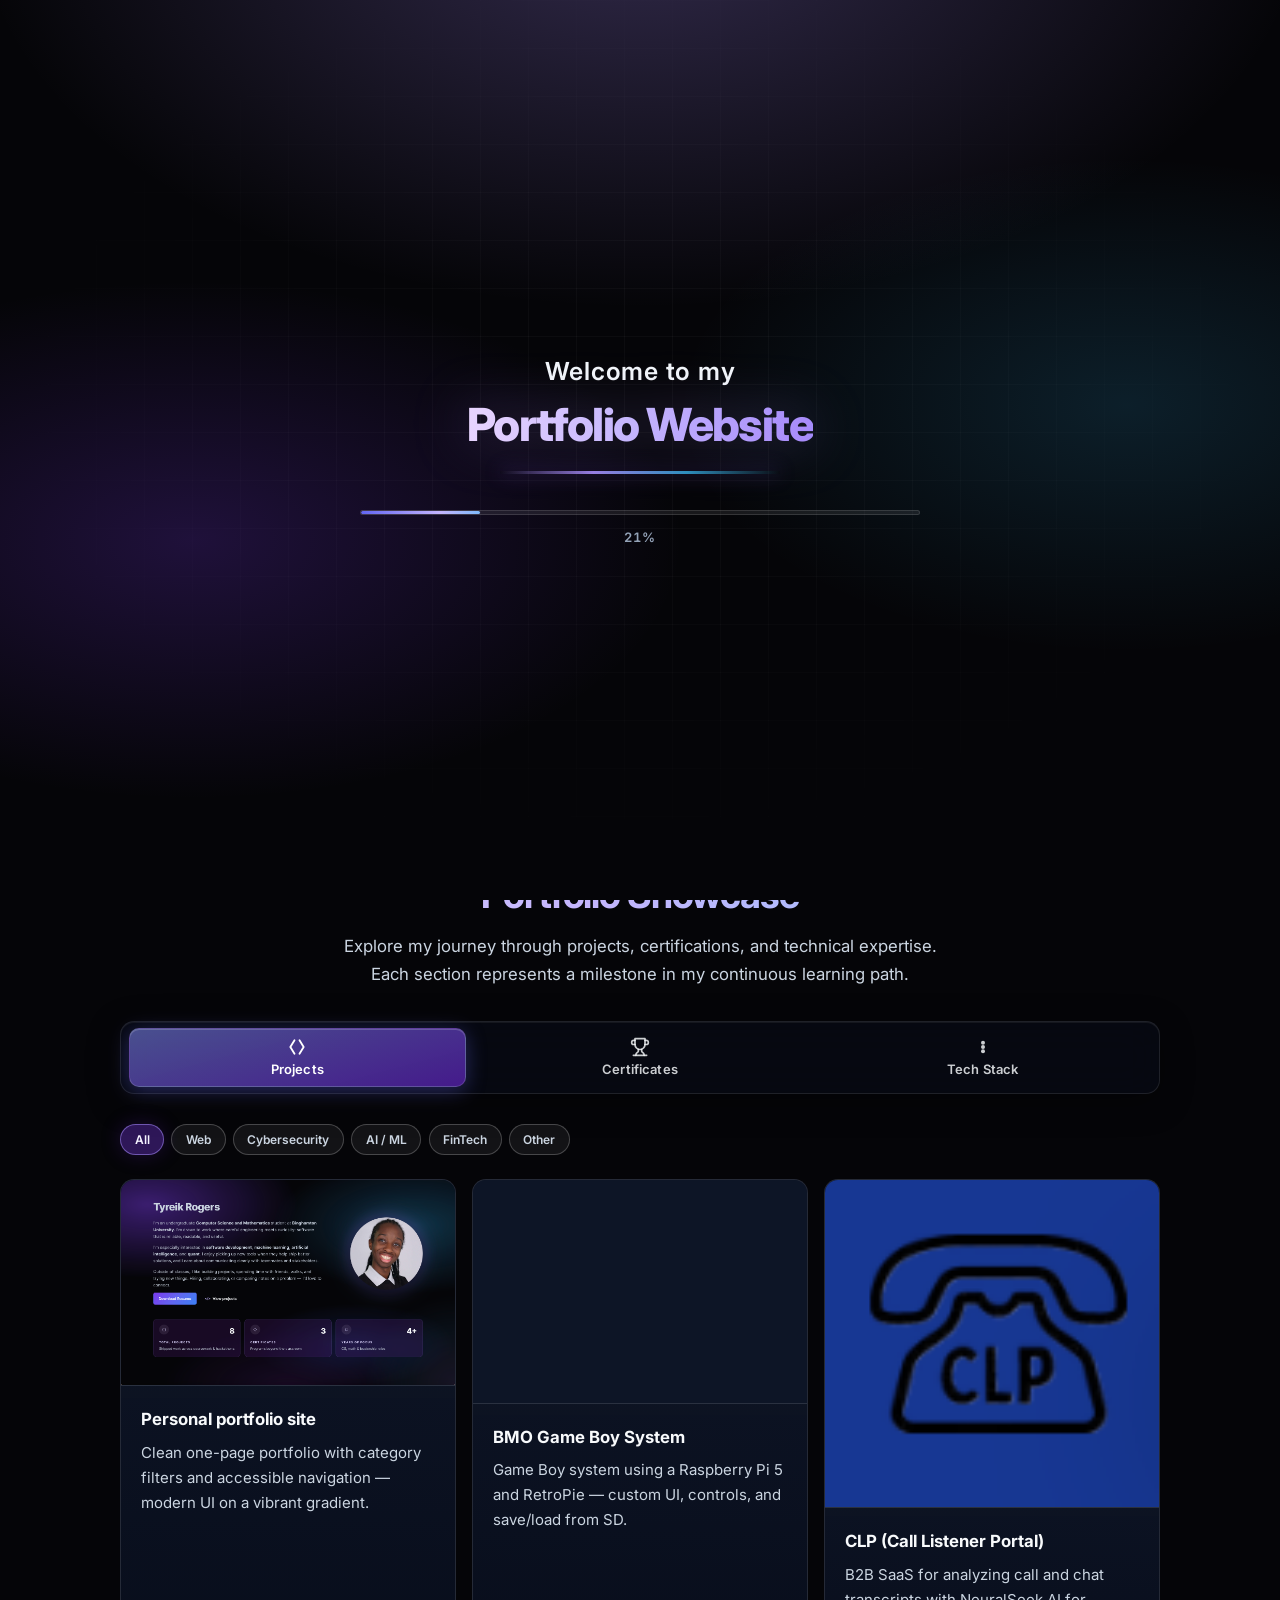
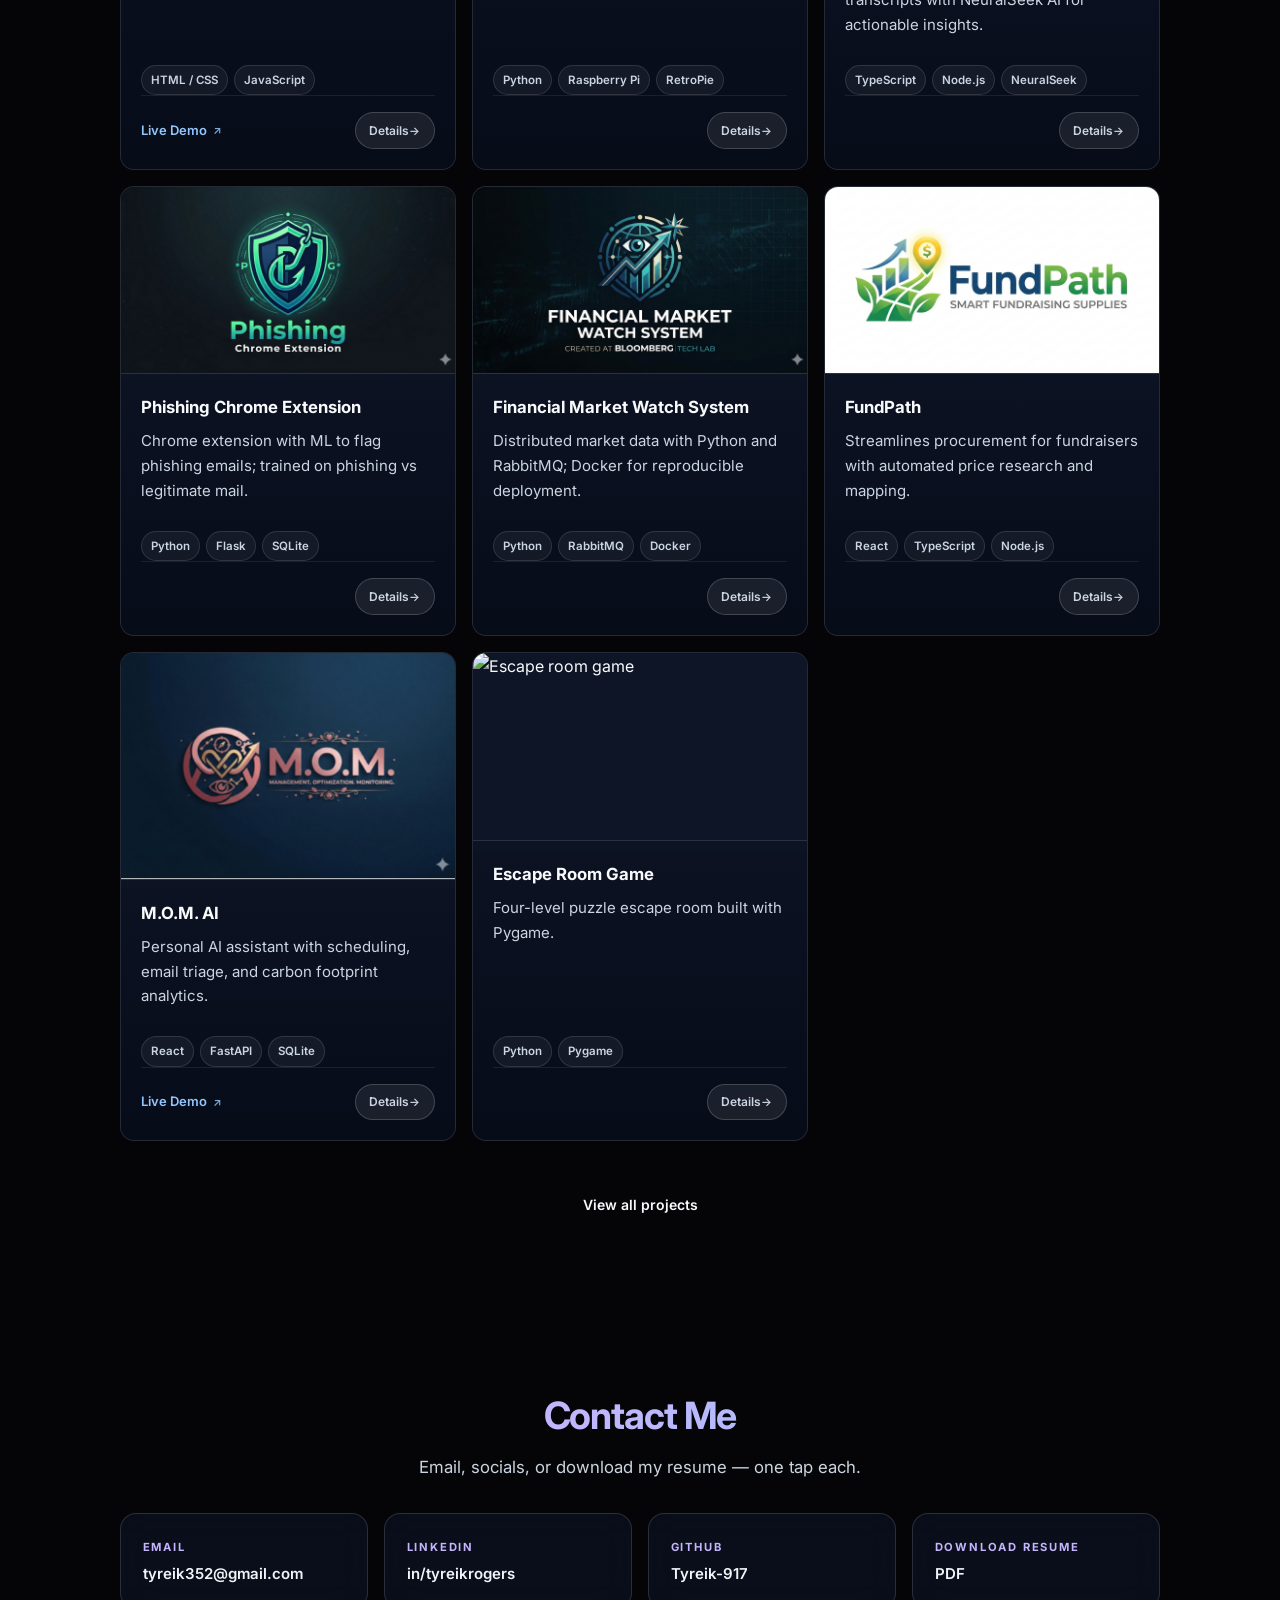
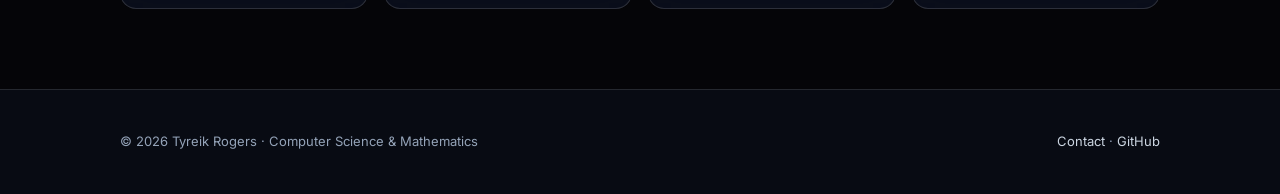
==== portfolio/index.html @ 5dfe5649 "certificate design update" ====
<!DOCTYPE html>
<html lang="en">

<head>
    <meta charset="utf-8">
    <meta name="viewport" content="width=device-width, initial-scale=1">
    <meta name="description" content="Tyreik Rogers — Computer Science &amp; Mathematics at Binghamton University. Portfolio, projects, and contact.">
    <title>Tyreik Rogers — Portfolio</title>
    <link rel="preconnect" href="https://fonts.googleapis.com">
    <link rel="preconnect" href="https://fonts.gstatic.com" crossorigin>
    <link href="https://fonts.googleapis.com/css2?family=Inter:wght@400;500;600;700;800&family=Plus+Jakarta+Sans:wght@500;600;700;800&display=swap" rel="stylesheet">
    <link rel="stylesheet" href="../css/main.css">
</head>

<body class="page page--onecol page--ref">
    <script>
    (function () {
      try {
        var h = (location.hash || "").toLowerCase().replace(/\s+/g, "");
        if (h !== "#projects" && h !== "#contact") {
          if ("scrollRestoration" in history) history.scrollRestoration = "manual";
          scrollTo(0, 0);
        }
      } catch (e) {}
    })();
    </script>
    <main>
        <section id="home" class="section section--tight section-anchor reveal-group intro-landing">
            <div class="container">
                <h2 class="visually-hidden" id="about">About Tyreik Rogers</h2>
                <div class="about-split">
                    <div class="about-split__copy prose">
                        <p class="about-name reveal">Tyreik Rogers</p>
                        <p class="reveal">I'm an undergraduate <strong>Computer Science and Mathematics</strong> student at <strong>Binghamton University</strong>. I'm drawn to work where careful engineering meets curiosity: software that is reliable, readable, and useful.</p>
                        <p class="reveal">I'm especially interested in <strong>software development</strong>, <strong>machine learning</strong>, <strong>artificial intelligence</strong>, and <strong>quant</strong>. I enjoy picking up new tools when they help ship better solutions, and I care about communicating clearly with teammates and stakeholders.</p>
                        <p class="reveal">Outside of classes, I like building projects, spending time with friends, walks, and trying new things. Hiring, collaborating, or comparing notes on a problem — I'd love to connect.</p>
                        <p class="reveal about-split__actions">
                            <a class="btn btn--gradient" href="resume.pdf" target="_blank" rel="noopener">Download Resume</a>
                            <a class="btn btn--outline btn--about-code" href="#projects"><span class="btn__code-icon" aria-hidden="true">&lt;/&gt;</span> View projects</a>
                        </p>
                    </div>
                    <figure class="about-photo about-photo--glow reveal">
                        <img src="../images/trogers.jpg" alt="Tyreik Rogers" width="520" height="520" loading="eager" decoding="async" fetchpriority="high">
                    </figure>
                </div>
                <div class="stats-row reveal-stagger" aria-label="Highlights">
                    <article class="stat-card">
                        <div class="stat-card__top">
                            <span class="stat-card__icon" aria-hidden="true">{ }</span>
                            <span class="stat-card__num">8</span>
                        </div>
                        <h3 class="stat-card__label">Total projects</h3>
                        <p class="stat-card__hint">Shipped work across coursework &amp; hackathons</p>
                    </article>
                    <article class="stat-card">
                        <div class="stat-card__top">
                            <span class="stat-card__icon" aria-hidden="true">◇</span>
                            <span class="stat-card__num">3</span>
                        </div>
                        <h3 class="stat-card__label">Certificates</h3>
                        <p class="stat-card__hint">Programs beyond the classroom</p>
                    </article>
                    <article class="stat-card">
                        <div class="stat-card__top">
                            <span class="stat-card__icon" aria-hidden="true">◎</span>
                            <span class="stat-card__num">4+</span>
                        </div>
                        <h3 class="stat-card__label">Years of focus</h3>
                        <p class="stat-card__hint">CS, math &amp; leadership roles</p>
                    </article>
                </div>
            </div>
        </section>

        <section id="projects" class="section section-anchor showcase-section reveal-group">
            <div class="container">
                <header class="showcase-header reveal">
                    <h2 class="section__title section__title--showcase">Portfolio Showcase</h2>
                    <p class="section__lead section__lead--center">Explore my journey through projects, certifications, and technical expertise. Each section represents a milestone in my continuous learning path.</p>
                </header>

                <div class="showcase-tabs reveal" role="tablist" aria-label="Portfolio showcase">
                    <button type="button" class="showcase-tab is-active" role="tab" id="tab-showcase-projects" aria-selected="true" aria-controls="showcase-panel-projects" data-showcase="projects">
                        <span class="showcase-tab__icon" aria-hidden="true"><svg class="showcase-tab__svg" width="20" height="20" viewBox="0 0 24 24" fill="none" stroke="currentColor" stroke-width="2.2" stroke-linecap="round" stroke-linejoin="round"><polyline points="9 4 4 12 9 20"/><polyline points="15 4 20 12 15 20"/></svg></span>
                        <span class="showcase-tab__label">Projects</span>
                    </button>
                    <button type="button" class="showcase-tab" role="tab" id="tab-showcase-certificates" aria-selected="false" aria-controls="showcase-panel-certificates" data-showcase="certificates" tabindex="-1">
                        <span class="showcase-tab__icon" aria-hidden="true"><svg class="showcase-tab__svg" width="20" height="20" viewBox="0 0 24 24" fill="none" stroke="currentColor" stroke-width="2" stroke-linecap="round" stroke-linejoin="round"><path d="M6 9H4.5a2.5 2.5 0 0 1 0-5H6"/><path d="M18 9h1.5a2.5 2.5 0 0 0 0-5H18"/><path d="M4 22h16"/><path d="M10 14.66V17c0 .55-.47.98-.97 1.21C7.85 18.75 7 20.24 7 22"/><path d="M14 14.66V17c0 .55.47.98.97 1.21C16.15 18.75 17 20.24 17 22"/><path d="M18 2H6v7a6 6 0 0 0 12 0V2Z"/></svg></span>
                        <span class="showcase-tab__label">Certificates</span>
                    </button>
                    <button type="button" class="showcase-tab" role="tab" id="tab-showcase-tech" aria-selected="false" aria-controls="showcase-panel-tech" data-showcase="tech" tabindex="-1">
                        <span class="showcase-tab__icon" aria-hidden="true"><svg class="showcase-tab__svg" width="20" height="20" viewBox="0 0 24 24" fill="currentColor"><circle cx="12" cy="7" r="2.4"/><circle cx="12" cy="12" r="2.4"/><circle cx="12" cy="17" r="2.4"/></svg></span>
                        <span class="showcase-tab__label">Tech Stack</span>
                    </button>
                </div>

                <div id="showcase-panel-projects" class="showcase-panel is-active" role="tabpanel" aria-labelledby="tab-showcase-projects">
                <div class="project-filters reveal" role="toolbar" aria-label="Filter projects by category">
                    <button type="button" class="project-filter is-active" data-filter="all" aria-pressed="true">All</button>
                    <button type="button" class="project-filter" data-filter="web" aria-pressed="false">Web</button>
                    <button type="button" class="project-filter" data-filter="cyber" aria-pressed="false">Cybersecurity</button>
                    <button type="button" class="project-filter" data-filter="ai-ml" aria-pressed="false">AI / ML</button>
                    <button type="button" class="project-filter" data-filter="fintech" aria-pressed="false">FinTech</button>
                    <button type="button" class="project-filter" data-filter="other" aria-pressed="false">Other</button>
                </div>

                <p id="project-empty" class="project-empty" role="status" hidden>No projects in this category yet.</p>

                <div id="project-grid" class="card-grid reveal-stagger">
                    <article class="card project-card" data-category="web">
                        <div class="project-card__media">
                            <img src="../images/projects/portfolio.png?v=3" alt="Personal portfolio hero: bio, profile photo, and stat highlights on a dark gradient" width="1024" height="629" loading="lazy" decoding="async">
                        </div>
                        <div class="project-card__body">
                            <h3 class="card__title">Personal portfolio site</h3>
                            <p class="card__text">Clean one-page portfolio with category filters and accessible navigation — modern UI on a vibrant gradient.</p>
                            <div class="tags">
                                <span class="tag">HTML / CSS</span>
                                <span class="tag">JavaScript</span>
                            </div>
                            <div class="project-card__actions">
                                <a class="project-card__live" href="#home">Live Demo</a>
                                <a class="project-card__details" href="project.html?slug=personal-portfolio"><span class="project-card__details-text">Details</span></a>
                            </div>
                        </div>
                    </article>
                    <article class="card project-card" data-category="other">
                        <div class="project-card__media">
                            <img src="../images/projects/bmo.jpg" alt="Pixel T-Rex from Chrome's offline dinosaur game" width="800" height="450" loading="lazy" decoding="async">
                        </div>
                        <div class="project-card__body">
                            <h3 class="card__title">BMO Game Boy System</h3>
                            <p class="card__text">Game Boy system using a Raspberry Pi 5 and RetroPie — custom UI, controls, and save/load from SD.</p>
                            <div class="tags">
                                <span class="tag">Python</span>
                                <span class="tag">Raspberry Pi</span>
                                <span class="tag">RetroPie</span>
                            </div>
                            <div class="project-card__actions project-card__actions--solo">
                                <a class="project-card__details" href="project.html?slug=bmo-game-boy"><span class="project-card__details-text">Details</span></a>
                            </div>
                        </div>
                    </article>
                    <article class="card project-card" data-category="ai-ml">
                        <div class="project-card__media">
                            <img src="../images/projects/CLP.jpg" alt="Call Listener Portal project" width="800" height="450" loading="lazy" decoding="async">
                        </div>
                        <div class="project-card__body">
                            <h3 class="card__title">CLP (Call Listener Portal)</h3>
                            <p class="card__text">B2B SaaS for analyzing call and chat transcripts with NeuralSeek AI for actionable insights.</p>
                            <div class="tags">
                                <span class="tag">TypeScript</span>
                                <span class="tag">Node.js</span>
                                <span class="tag">NeuralSeek</span>
                            </div>
                            <div class="project-card__actions project-card__actions--solo">
                                <a class="project-card__details" href="project.html?slug=call-listener-portal"><span class="project-card__details-text">Details</span></a>
                            </div>
                        </div>
                    </article>
                    <article class="card project-card" data-category="ai-ml cyber">
                        <div class="project-card__media">
                            <img src="../images/projects/Phishing.jpg" alt="Phishing detection project" width="800" height="450" loading="lazy" decoding="async">
                        </div>
                        <div class="project-card__body">
                            <h3 class="card__title">Phishing Chrome Extension</h3>
                            <p class="card__text">Chrome extension with ML to flag phishing emails; trained on phishing vs legitimate mail.</p>
                            <div class="tags">
                                <span class="tag">Python</span>
                                <span class="tag">Flask</span>
                                <span class="tag">SQLite</span>
                            </div>
                            <div class="project-card__actions project-card__actions--solo">
                                <a class="project-card__details" href="project.html?slug=phishing-chrome-extension"><span class="project-card__details-text">Details</span></a>
                            </div>
                        </div>
                    </article>
                    <article class="card project-card" data-category="fintech">
                        <div class="project-card__media">
                            <img src="../images/projects/market_watch.jpg" alt="Market data project" width="800" height="450" loading="lazy" decoding="async">
                        </div>
                        <div class="project-card__body">
                            <h3 class="card__title">Financial Market Watch System</h3>
                            <p class="card__text">Distributed market data with Python and RabbitMQ; Docker for reproducible deployment.</p>
                            <div class="tags">
                                <span class="tag">Python</span>
                                <span class="tag">RabbitMQ</span>
                                <span class="tag">Docker</span>
                            </div>
                            <div class="project-card__actions project-card__actions--solo">
                                <a class="project-card__details" href="project.html?slug=financial-market-watch"><span class="project-card__details-text">Details</span></a>
                            </div>
                        </div>
                    </article>
                    <article class="card project-card" data-category="fintech">
                        <div class="project-card__media">
                            <img src="../images/projects/fundpath.jpg" alt="FundPath project" width="800" height="450" loading="lazy" decoding="async">
                        </div>
                        <div class="project-card__body">
                            <h3 class="card__title">FundPath</h3>
                            <p class="card__text">Streamlines procurement for fundraisers with automated price research and mapping.</p>
                            <div class="tags">
                                <span class="tag">React</span>
                                <span class="tag">TypeScript</span>
                                <span class="tag">Node.js</span>
                            </div>
                            <div class="project-card__actions project-card__actions--solo">
                                <a class="project-card__details" href="project.html?slug=fundpath"><span class="project-card__details-text">Details</span></a>
                            </div>
                        </div>
                    </article>
                    <article class="card project-card" data-category="ai-ml">
                        <div class="project-card__media">
                            <img src="../images/projects/MOM_AI.jpg" alt="M.O.M. AI project" width="800" height="450" loading="lazy" decoding="async">
                        </div>
                        <div class="project-card__body">
                            <h3 class="card__title">M.O.M. AI</h3>
                            <p class="card__text">Personal AI assistant with scheduling, email triage, and carbon footprint analytics.</p>
                            <div class="tags">
                                <span class="tag">React</span>
                                <span class="tag">FastAPI</span>
                                <span class="tag">SQLite</span>
                            </div>
                            <div class="project-card__actions">
                                <a class="project-card__live" href="https://devpost.com/software/m-o-m-87m2uy" target="_blank" rel="noopener">Live Demo</a>
                                <a class="project-card__details" href="project.html?slug=mom-ai"><span class="project-card__details-text">Details</span></a>
                            </div>
                        </div>
                    </article>
                    <article class="card project-card" data-category="other">
                        <div class="project-card__media">
                            <img src="../images/projects/Escape.jpg" alt="Escape room game" width="800" height="450" loading="lazy" decoding="async">
                        </div>
                        <div class="project-card__body">
                            <h3 class="card__title">Escape Room Game</h3>
                            <p class="card__text">Four-level puzzle escape room built with Pygame.</p>
                            <div class="tags">
                                <span class="tag">Python</span>
                                <span class="tag">Pygame</span>
                            </div>
                            <div class="project-card__actions project-card__actions--solo">
                                <a class="project-card__details" href="project.html?slug=escape-room-game"><span class="project-card__details-text">Details</span></a>
                            </div>
                        </div>
                    </article>
                </div>
                </div>

                <div id="showcase-panel-certificates" class="showcase-panel" role="tabpanel" aria-labelledby="tab-showcase-certificates" hidden>
                    <div class="card-grid reveal-stagger showcase-cert-grid">
                        <article class="cert-card cert-card--image">
                            <a class="cert-card__media" href="../images/certifications/codenext.jpg" target="_blank" rel="noopener">
                                <img src="../images/certifications/codenext.jpg" alt="Code Next certificate of completion — Google" width="480" height="360" loading="lazy" decoding="async">
                            </a>
                        </article>
                        <article class="cert-card cert-card--image">
                            <a class="cert-card__media" href="../images/certifications/teamedge.jpg" target="_blank" rel="noopener">
                                <img src="../images/certifications/teamedge.jpg" alt="TeamEdge certificate of completion — Google" width="480" height="360" loading="lazy" decoding="async">
                            </a>
                        </article>
                        <article class="cert-card cert-card--image">
                            <a class="cert-card__media" href="../images/certifications/tfl.jpg" target="_blank" rel="noopener">
                                <img src="../images/certifications/tfl.jpg" alt="Tech Flex Leaders certificate of completion — America On Tech" width="480" height="303" loading="lazy" decoding="async">
                            </a>
                        </article>
                    </div>
                </div>

                <div id="showcase-panel-tech" class="showcase-panel" role="tabpanel" aria-labelledby="tab-showcase-tech" hidden>
                    <p class="tech-stack-intro reveal">Technologies I use regularly — from UI to systems and ML tooling.</p>
                    <div class="tech-grid reveal-stagger" aria-label="Technologies">
                        <div class="tech-item"><img class="tech-item__img" src="https://cdn.jsdelivr.net/gh/devicons/devicon@latest/icons/html5/html5-original.svg" alt="" width="40" height="40" loading="lazy" decoding="async"><span class="tech-item__name">HTML</span></div>
                        <div class="tech-item"><img class="tech-item__img" src="https://cdn.jsdelivr.net/gh/devicons/devicon@latest/icons/css3/css3-original.svg" alt="" width="40" height="40" loading="lazy" decoding="async"><span class="tech-item__name">CSS</span></div>
                        <div class="tech-item"><img class="tech-item__img" src="https://cdn.jsdelivr.net/gh/devicons/devicon@latest/icons/javascript/javascript-original.svg" alt="" width="40" height="40" loading="lazy" decoding="async"><span class="tech-item__name">JavaScript</span></div>
                        <div class="tech-item"><img class="tech-item__img" src="https://cdn.jsdelivr.net/gh/devicons/devicon@latest/icons/tailwindcss/tailwindcss-original.svg" alt="" width="40" height="40" loading="lazy" decoding="async"><span class="tech-item__name">Tailwind</span></div>
                        <div class="tech-item"><img class="tech-item__img" src="https://cdn.jsdelivr.net/gh/devicons/devicon@latest/icons/react/react-original.svg" alt="" width="40" height="40" loading="lazy" decoding="async"><span class="tech-item__name">React</span></div>
                        <div class="tech-item"><img class="tech-item__img" src="https://cdn.jsdelivr.net/gh/devicons/devicon@latest/icons/vitejs/vitejs-original.svg" alt="" width="40" height="40" loading="lazy" decoding="async"><span class="tech-item__name">Vite</span></div>
                        <div class="tech-item"><img class="tech-item__img" src="https://cdn.jsdelivr.net/gh/devicons/devicon@latest/icons/nodejs/nodejs-original.svg" alt="" width="40" height="40" loading="lazy" decoding="async"><span class="tech-item__name">Node.js</span></div>
                        <div class="tech-item"><img class="tech-item__img" src="https://cdn.jsdelivr.net/gh/devicons/devicon@latest/icons/bootstrap/bootstrap-original.svg" alt="" width="40" height="40" loading="lazy" decoding="async"><span class="tech-item__name">Bootstrap</span></div>
                        <div class="tech-item"><img class="tech-item__img" src="https://cdn.jsdelivr.net/gh/devicons/devicon@latest/icons/python/python-original.svg" alt="" width="40" height="40" loading="lazy" decoding="async"><span class="tech-item__name">Python</span></div>
                        <div class="tech-item"><img class="tech-item__img" src="https://cdn.jsdelivr.net/gh/devicons/devicon@latest/icons/docker/docker-original.svg" alt="" width="40" height="40" loading="lazy" decoding="async"><span class="tech-item__name">Docker</span></div>
                        <div class="tech-item"><img class="tech-item__img" src="https://cdn.jsdelivr.net/gh/devicons/devicon@latest/icons/git/git-original.svg" alt="" width="40" height="40" loading="lazy" decoding="async"><span class="tech-item__name">Git</span></div>
                        <div class="tech-item"><img class="tech-item__img" src="https://cdn.jsdelivr.net/gh/devicons/devicon@latest/icons/typescript/typescript-original.svg" alt="" width="40" height="40" loading="lazy" decoding="async"><span class="tech-item__name">TypeScript</span></div>
                    </div>
                </div>

                <div class="showcase-view-all-wrap reveal">
                    <a id="showcase-view-all-btn" class="btn btn--outline showcase-view-all__btn" href="projects.html">View all projects</a>
                </div>
            </div>
        </section>

        <section id="contact" class="section section-anchor reveal-group">
            <div class="container">
                <header class="section__intro section__intro--center reveal">
                    <h2 class="section__title section__title--accent">Contact Me</h2>
                    <p class="section__lead section__lead--center">Email, socials, or download my resume — one tap each.</p>
                </header>

                <div class="contact-box-grid reveal-stagger" role="list">
                    <a class="contact-box reveal glass-panel" role="listitem" href="mailto: tyreik352@gmail.com ">
                        <span class="contact-box__label">Email</span>
                        <span class="contact-box__value"> tyreik352@gmail.com </span>
                    </a>
                    <a class="contact-box reveal glass-panel" role="listitem" href="https://www.linkedin.com/in/tyreikrogers/" target="_blank" rel="noopener">
                        <span class="contact-box__label">LinkedIn</span>
                        <span class="contact-box__value">in/tyreikrogers</span>
                    </a>
                    <a class="contact-box reveal glass-panel" role="listitem" href="https://github.com/Tyreik-917" target="_blank" rel="noopener">
                        <span class="contact-box__label">GitHub</span>
                        <span class="contact-box__value">Tyreik-917</span>
                    </a>
                    <a class="contact-box reveal glass-panel" role="listitem" href="resume.pdf" target="_blank" rel="noopener">
                        <span class="contact-box__label">Download resume</span>
                        <span class="contact-box__value">PDF</span>
                    </a>
                </div>
            </div>
        </section>
    </main>

    <footer class="site-footer">
        <div class="container site-footer__inner">
            <p>© <span id="y"></span> Tyreik Rogers · Computer Science &amp; Mathematics</p>
            <p class="site-footer__links"><a href="#contact">Contact</a> · <a href="https://github.com/Tyreik-917" target="_blank" rel="noopener">GitHub</a></p>
        </div>
    </footer>
    <script src="../js/main.js"></script>
    <script>
        document.getElementById("y").textContent = new Date().getFullYear();
    </script>
</body>

</html>
---- css/main.css ----
/* Tyreik Rogers — one-page portfolio, vibrant blue–purple */

:root {
  --bg: #0f172a;
  --bg-elevated: rgba(15, 23, 42, 0.65);
  --surface: rgba(255, 255, 255, 0.06);
  --surface-hover: rgba(255, 255, 255, 0.1);
  --border: rgba(255, 255, 255, 0.12);
  --border-strong: rgba(255, 255, 255, 0.22);
  --text: #f8fafc;
  --text-muted: #cbd5e1;
  --text-subtle: #94a3b8;
  --accent: #e0e7ff;
  --accent-muted: #c7d2fe;
  --accent-glow: rgba(129, 140, 248, 0.35);
  --radius: 12px;
  --radius-sm: 8px;
  --font: "Plus Jakarta Sans", system-ui, -apple-system, sans-serif;
  --nav-h: 60px;
  --ease: cubic-bezier(0.22, 1, 0.36, 1);
}

*,
*::before,
*::after {
  box-sizing: border-box;
}

html {
  scroll-behavior: smooth;
  /* Avoid the viewport jumping down to the project grid when lazy images load (scroll anchoring). */
  overflow-anchor: none;
}

::selection {
  background: rgba(129, 140, 248, 0.35);
  color: var(--text);
}

.visually-hidden {
  position: absolute;
  width: 1px;
  height: 1px;
  padding: 0;
  margin: -1px;
  overflow: hidden;
  clip: rect(0, 0, 0, 0);
  clip-path: inset(50%);
  white-space: nowrap;
  border: 0;
}

body {
  margin: 0;
  min-height: 100vh;
  font-family: var(--font);
  font-size: 1rem;
  line-height: 1.65;
  color: var(--text);
  background: #0f172a;
  -webkit-font-smoothing: antialiased;
  position: relative;
}

/* Vibrant blue → purple gradient (one-page portfolio) */
body.page--onecol {
  background:
    linear-gradient(155deg, #0369a1 0%, #1d4ed8 32%, #6d28d9 62%, #5b21b6 88%, #1e1b4b 100%);
  background-attachment: fixed;
  background-size: cover;
}

body.page--onecol::before {
  content: "";
  position: fixed;
  inset: 0;
  z-index: 0;
  pointer-events: none;
  background:
    radial-gradient(ellipse 90% 70% at 15% -5%, rgba(56, 189, 248, 0.35), transparent 48%),
    radial-gradient(ellipse 75% 55% at 92% 15%, rgba(167, 139, 250, 0.32), transparent 52%),
    radial-gradient(ellipse 80% 60% at 50% 105%, rgba(15, 23, 42, 0.88), transparent 58%);
}

/* Subtle light follow (optional, see main.js) */
.cursor-glow {
  position: fixed;
  inset: 0;
  width: 100%;
  height: 100%;
  pointer-events: none;
  z-index: 0;
  background: radial-gradient(
    480px circle at var(--cursor-x, 50vw) var(--cursor-y, 50vh),
    rgba(255, 255, 255, 0.06) 0%,
    rgba(255, 255, 255, 0.02) 35%,
    transparent 60%
  );
}

body.page--onecol .cursor-glow {
  background: radial-gradient(
    520px circle at var(--cursor-x, 50vw) var(--cursor-y, 50vh),
    rgba(147, 197, 253, 0.18) 0%,
    rgba(167, 139, 250, 0.1) 38%,
    transparent 65%
  );
}

a {
  color: var(--accent-muted);
  text-decoration: none;
  transition: color 0.2s var(--ease), opacity 0.2s;
}

a:hover {
  color: var(--accent);
}

img {
  max-width: 100%;
  height: auto;
  display: block;
}

.container {
  width: min(1040px, 92vw);
  margin-inline: auto;
}

.section {
  padding: clamp(3rem, 8vw, 5rem) 0;
}

.section--tight {
  padding-top: clamp(2.5rem, 8vw, 4.5rem);
}

.section-anchor {
  scroll-margin-top: 1.25rem;
}

#home.section-anchor {
  scroll-margin-top: 0;
}

.section__label {
  font-size: 0.6875rem;
  font-weight: 600;
  letter-spacing: 0.18em;
  text-transform: uppercase;
  color: var(--text-subtle);
  margin: 0 0 0.75rem;
}

body.page--onecol .section__label {
  color: #c4b5fd;
}

body.page--onecol .hero__eyebrow {
  color: #bae6fd;
}

.section__title {
  font-size: clamp(1.65rem, 3.8vw, 2.15rem);
  font-weight: 700;
  letter-spacing: -0.03em;
  line-height: 1.2;
  margin: 0 0 1rem;
}

.section__lead {
  color: var(--text-muted);
  max-width: 52ch;
  margin: 0 0 2rem;
  font-size: 1.05rem;
}

.section__lead code,
.project-path-hint {
  font-family: ui-monospace, SFMono-Regular, Menlo, monospace;
  font-size: 0.88em;
  color: var(--text-muted);
}

/* Header */
.site-header {
  position: fixed;
  top: 0;
  left: 0;
  right: 0;
  z-index: 100;
  height: var(--nav-h);
  background: rgba(10, 10, 10, 0.88);
  backdrop-filter: blur(14px);
  border-bottom: 1px solid var(--border);
}

body.page--onecol .site-header {
  background: rgba(15, 23, 42, 0.72);
  border-bottom-color: rgba(255, 255, 255, 0.12);
}

.site-header__inner {
  height: var(--nav-h);
  display: flex;
  align-items: center;
  justify-content: space-between;
  gap: 1rem;
}

.logo {
  font-weight: 700;
  font-size: 0.9375rem;
  letter-spacing: -0.02em;
  color: var(--text);
  display: flex;
  align-items: center;
  gap: 0.5rem;
}

.logo__mark {
  width: 7px;
  height: 7px;
  border-radius: 1px;
  background: linear-gradient(135deg, #93c5fd, #c4b5fd);
  box-shadow: 0 0 14px rgba(129, 140, 248, 0.45);
}

.logo:hover {
  color: var(--accent-muted);
}

.nav-toggle {
  display: none;
  flex-direction: column;
  justify-content: center;
  gap: 5px;
  width: 44px;
  height: 44px;
  padding: 0;
  border: none;
  background: transparent;
  cursor: pointer;
  border-radius: var(--radius-sm);
}

.nav-toggle span {
  display: block;
  width: 22px;
  height: 2px;
  background: var(--text);
  margin-inline: auto;
  transition: transform 0.25s var(--ease), opacity 0.2s;
}

.nav-toggle[aria-expanded="true"] span:nth-child(1) {
  transform: translateY(7px) rotate(45deg);
}

.nav-toggle[aria-expanded="true"] span:nth-child(2) {
  opacity: 0;
}

.nav-toggle[aria-expanded="true"] span:nth-child(3) {
  transform: translateY(-7px) rotate(-45deg);
}

.nav {
  display: flex;
  align-items: center;
  gap: 0.125rem;
}

.nav a {
  color: var(--text-muted);
  font-size: 0.8125rem;
  font-weight: 500;
  padding: 0.45rem 0.6rem;
  border-radius: var(--radius-sm);
}

.nav a:hover,
.nav a[aria-current="page"] {
  color: var(--text);
  background: rgba(255, 255, 255, 0.06);
}

@media (max-width: 900px) {
  .nav-toggle {
    display: flex;
  }

  .nav {
    position: fixed;
    top: var(--nav-h);
    left: 0;
    right: 0;
    flex-direction: column;
    align-items: stretch;
    padding: 1rem;
    gap: 0.1rem;
    background: rgba(10, 10, 10, 0.98);
    border-bottom: 1px solid var(--border);
    transform: translateY(-120%);
    opacity: 0;
    pointer-events: none;
    transition: transform 0.35s var(--ease), opacity 0.25s;
  }

  .nav.is-open {
    transform: translateY(0);
    opacity: 1;
    pointer-events: auto;
  }

  .nav a {
    padding: 0.8rem 1rem;
  }

  body.page--onecol .nav {
    background: rgba(15, 23, 42, 0.97);
    border-bottom-color: rgba(255, 255, 255, 0.1);
  }
}

/* Hero */
.hero {
  padding: calc(var(--nav-h) + clamp(2.75rem, 10vw, 5rem)) 0 clamp(2.5rem, 7vw, 4.5rem);
  position: relative;
  overflow: hidden;
}

.hero::before {
  content: "";
  position: absolute;
  inset: -35% -15% auto;
  height: 65%;
  background: radial-gradient(ellipse, rgba(255, 255, 255, 0.06) 0%, transparent 70%);
  pointer-events: none;
}

body.page--onecol .hero::before {
  background: radial-gradient(ellipse, rgba(255, 255, 255, 0.12) 0%, transparent 65%);
}

.hero__grid {
  position: absolute;
  inset: 0;
  background-image:
    linear-gradient(rgba(255, 255, 255, 0.04) 1px, transparent 1px),
    linear-gradient(90deg, rgba(255, 255, 255, 0.04) 1px, transparent 1px);
  background-size: 56px 56px;
  mask-image: linear-gradient(180deg, black 18%, transparent 88%);
  pointer-events: none;
}

.hero__inner {
  position: relative;
  z-index: 1;
}

.hero__eyebrow {
  font-size: 0.75rem;
  font-weight: 600;
  letter-spacing: 0.14em;
  text-transform: uppercase;
  color: var(--text-subtle);
  margin: 0 0 1rem;
}

.hero__title {
  font-size: clamp(2rem, 5.5vw, 3.15rem);
  font-weight: 800;
  letter-spacing: -0.04em;
  line-height: 1.06;
  margin: 0 0 1.25rem;
  max-width: 15ch;
}

.hero__title span {
  color: var(--accent);
  font-weight: 800;
}

.hero__desc {
  font-size: 1.0625rem;
  color: var(--text-muted);
  max-width: 44ch;
  margin: 0 0 2rem;
}

.hero__actions {
  display: flex;
  flex-wrap: wrap;
  gap: 0.65rem;
}

.btn--compact {
  padding: 0.55rem 1rem;
  font-size: 0.8125rem;
}

/* Hero — split layout (reference-style) */
.hero--split {
  padding-bottom: clamp(2rem, 6vw, 4rem);
}

.hero__split {
  display: grid;
  grid-template-columns: minmax(0, 1.05fr) minmax(0, 0.85fr);
  gap: clamp(1.5rem, 5vw, 3rem);
  align-items: center;
  position: relative;
  z-index: 1;
}

@media (max-width: 900px) {
  .hero__split {
    grid-template-columns: 1fr;
  }

  .hero__visual {
    order: -1;
    min-height: 220px;
  }
}

.hero__icons {
  display: flex;
  gap: 0.65rem;
  margin-bottom: 1.25rem;
}

.hero__icon-btn {
  width: 44px;
  height: 44px;
  border-radius: 50%;
  display: inline-flex;
  align-items: center;
  justify-content: center;
  background: rgba(255, 255, 255, 0.07);
  border: 1px solid rgba(255, 255, 255, 0.18);
  color: var(--text);
  box-shadow: 0 0 24px rgba(167, 139, 250, 0.15);
  transition: transform 0.2s var(--ease), border-color 0.2s, background 0.2s;
}

.hero__icon-btn:hover {
  transform: translateY(-2px);
  border-color: rgba(196, 181, 253, 0.55);
  background: rgba(255, 255, 255, 0.12);
}

.hero__icon {
  font-size: 0.95rem;
  font-weight: 700;
  color: #e9d5ff;
}

.hero__icon--gh {
  width: 18px;
  height: 18px;
  background: currentColor;
  mask: url("data:image/svg+xml,%3Csvg xmlns='http://www.w3.org/2000/svg' viewBox='0 0 24 24'%3E%3Cpath fill='%23fff' d='M12 2a10 10 0 0 0-3.16 19.49c.5.09.68-.22.68-.48v-1.7c-2.78.6-3.37-1.34-3.37-1.34-.46-1.16-1.11-1.47-1.11-1.47-.91-.62.07-.61.07-.61 1 .07 1.53 1.03 1.53 1.03.89 1.52 2.34 1.08 2.91.83.09-.65.35-1.08.63-1.33-2.22-.25-4.55-1.11-4.55-4.94 0-1.09.39-1.98 1.03-2.68-.1-.25-.45-1.27.1-2.65 0 0 .84-.27 2.75 1.02a9.58 9.58 0 0 1 5 0c1.91-1.29 2.75-1.02 2.75-1.02.55 1.38.2 2.4.1 2.65.64.7 1.03 1.59 1.03 2.68 0 3.84-2.34 4.68-4.57 4.93.36.31.68.92.68 1.85v2.74c0 .27.18.58.69.48A10 10 0 0 0 12 2z'/%3E%3C/svg%3E") center / contain no-repeat;
  -webkit-mask: url("data:image/svg+xml,%3Csvg xmlns='http://www.w3.org/2000/svg' viewBox='0 0 24 24'%3E%3Cpath fill='%23fff' d='M12 2a10 10 0 0 0-3.16 19.49c.5.09.68-.22.68-.48v-1.7c-2.78.6-3.37-1.34-3.37-1.34-.46-1.16-1.11-1.47-1.11-1.47-.91-.62.07-.61.07-.61 1 .07 1.53 1.03 1.53 1.03.89 1.52 2.34 1.08 2.91.83.09-.65.35-1.08.63-1.33-2.22-.25-4.55-1.11-4.55-4.94 0-1.09.39-1.98 1.03-2.68-.1-.25-.45-1.27.1-2.65 0 0 .84-.27 2.75 1.02a9.58 9.58 0 0 1 5 0c1.91-1.29 2.75-1.02 2.75-1.02.55 1.38.2 2.4.1 2.65.64.7 1.03 1.59 1.03 2.68 0 3.84-2.34 4.68-4.57 4.93.36.31.68.92.68 1.85v2.74c0 .27.18.58.69.48A10 10 0 0 0 12 2z'/%3E%3C/svg%3E") center / contain no-repeat;
}

.hero__badge {
  display: inline-flex;
  align-items: center;
  gap: 0.45rem;
  font-size: 0.75rem;
  font-weight: 600;
  letter-spacing: 0.06em;
  text-transform: uppercase;
  color: #ddd6fe;
  margin: 0 0 1rem;
  padding: 0.35rem 0.85rem;
  border-radius: 999px;
  background: rgba(91, 33, 182, 0.28);
  border: 1px solid rgba(167, 139, 250, 0.35);
}

.hero__badge-spark {
  opacity: 0.95;
}

.hero__title--split {
  max-width: none;
}

.hero__title-line {
  display: block;
  color: var(--text);
}

.hero__title-accent {
  display: block;
  background: linear-gradient(105deg, #c4b5fd 0%, #93c5fd 45%, #e9d5ff 100%);
  -webkit-background-clip: text;
  background-clip: text;
  color: transparent;
}

.hero__role {
  font-size: 1rem;
  color: var(--text-muted);
  margin: 0 0 1rem;
}

.hero__pills {
  display: flex;
  flex-wrap: wrap;
  gap: 0.5rem;
  margin-bottom: 1.75rem;
}

.hero-pill {
  font-size: 0.75rem;
  font-weight: 600;
  padding: 0.4rem 0.75rem;
  border-radius: 999px;
  background: rgba(255, 255, 255, 0.06);
  border: 1px solid rgba(255, 255, 255, 0.14);
  color: var(--text-muted);
}

.btn--outline {
  background: transparent;
  border: 1px solid rgba(255, 255, 255, 0.55);
  color: var(--text);
}

.btn--outline:hover {
  border-color: #fff;
  background: rgba(255, 255, 255, 0.06);
  color: var(--accent);
}

.btn--glow {
  background: linear-gradient(135deg, #7c3aed 0%, #4f46e5 55%, #2563eb 100%);
  border: 1px solid rgba(255, 255, 255, 0.25);
  color: #fff;
  box-shadow:
    0 0 0 1px rgba(167, 139, 250, 0.35),
    0 12px 40px rgba(91, 33, 182, 0.45);
}

.btn--glow:hover {
  color: #fff;
  filter: brightness(1.06);
}

.btn--gradient {
  background: linear-gradient(135deg, #7c3aed 0%, #6366f1 50%, #3b82f6 100%);
  border: 1px solid rgba(255, 255, 255, 0.2);
  color: #fff;
}

.btn--gradient:hover {
  color: #fff;
  filter: brightness(1.05);
}

.hero__visual {
  position: relative;
  min-height: 280px;
}

.hero__orb {
  position: absolute;
  border-radius: 50%;
  filter: blur(2px);
  pointer-events: none;
}

.hero__orb--1 {
  width: min(320px, 70vw);
  height: min(320px, 70vw);
  top: -8%;
  right: -5%;
  background: radial-gradient(circle, rgba(167, 139, 250, 0.45) 0%, transparent 68%);
}

.hero__orb--2 {
  width: min(260px, 55vw);
  height: min(260px, 55vw);
  bottom: 5%;
  left: -10%;
  background: radial-gradient(circle, rgba(56, 189, 248, 0.38) 0%, transparent 70%);
}

.hero__mock {
  position: absolute;
  inset: 0;
  display: flex;
  align-items: center;
  justify-content: center;
  gap: 1rem;
}

.hero__mock-screen {
  width: min(240px, 58vw);
  aspect-ratio: 16 / 10;
  border-radius: 12px;
  background: linear-gradient(145deg, rgba(15, 23, 42, 0.95), rgba(30, 41, 59, 0.85));
  border: 1px solid rgba(255, 255, 255, 0.18);
  box-shadow: 0 24px 50px rgba(0, 0, 0, 0.45);
}

.hero__mock-phone {
  width: min(72px, 18vw);
  aspect-ratio: 9 / 18;
  border-radius: 14px;
  align-self: flex-end;
  margin-bottom: 1.25rem;
  background: linear-gradient(180deg, rgba(226, 232, 240, 0.95), rgba(148, 163, 184, 0.55));
  border: 1px solid rgba(255, 255, 255, 0.35);
  box-shadow: 0 16px 36px rgba(0, 0, 0, 0.35);
}

.hero__float {
  position: absolute;
  font-size: 1.35rem;
  padding: 0.45rem 0.55rem;
  border-radius: 10px;
  background: rgba(255, 255, 255, 0.08);
  border: 1px solid rgba(255, 255, 255, 0.15);
  color: #e9d5ff;
}

.hero__float--a {
  top: 12%;
  left: 6%;
  animation: hero-float 5s ease-in-out infinite;
}

.hero__float--b {
  bottom: 18%;
  right: 8%;
  animation: hero-float 6s ease-in-out infinite 0.5s;
}

.hero__float--c {
  top: 38%;
  right: 4%;
  animation: hero-float 5.5s ease-in-out infinite 1s;
}

@keyframes hero-float {
  0%,
  100% {
    transform: translateY(0);
  }
  50% {
    transform: translateY(-8px);
  }
}

@media (prefers-reduced-motion: reduce) {
  .hero__float--a,
  .hero__float--b,
  .hero__float--c {
    animation: none;
  }
}

/* About — reference layout */
.section__intro--center {
  text-align: center;
  margin-bottom: 2rem;
}

.section__title--accent {
  font-size: clamp(1.85rem, 4vw, 2.35rem);
  background: linear-gradient(105deg, #ddd6fe 0%, #c4b5fd 40%, #93c5fd 100%);
  -webkit-background-clip: text;
  background-clip: text;
  color: transparent;
}

.section__tagline {
  margin: 0.5rem 0 0;
  color: var(--text-muted);
  font-size: 1rem;
}

.about-split {
  display: grid;
  grid-template-columns: minmax(0, 1fr) auto;
  gap: clamp(1.5rem, 4vw, 2.5rem);
  align-items: center;
  margin-bottom: 2.5rem;
}

@media (max-width: 800px) {
  .about-split {
    grid-template-columns: 1fr;
  }

  .about-photo {
    justify-self: center;
  }
}

.about-name {
  font-size: clamp(1.75rem, 4vw, 2.5rem);
  font-weight: 800;
  letter-spacing: -0.03em;
  color: var(--text);
  margin: 0 0 1rem;
}

.about-split__actions {
  margin-top: 1.5rem;
  display: flex;
  flex-wrap: wrap;
  gap: 0.65rem;
}

.about-photo--glow {
  box-shadow:
    0 0 60px rgba(139, 92, 246, 0.35),
    0 0 100px rgba(56, 189, 248, 0.12);
}

.stats-row {
  display: grid;
  grid-template-columns: repeat(3, 1fr);
  gap: 1rem;
}

@media (max-width: 720px) {
  .stats-row {
    grid-template-columns: 1fr;
  }
}

.stat-card {
  padding: 1.25rem 1.35rem;
  border-radius: var(--radius);
  background: rgba(88, 28, 135, 0.22);
  border: 1px solid rgba(167, 139, 250, 0.28);
  backdrop-filter: blur(12px);
}

.stat-card__top {
  display: flex;
  align-items: flex-start;
  justify-content: space-between;
  margin-bottom: 0.75rem;
}

.stat-card__icon {
  width: 38px;
  height: 38px;
  border-radius: 50%;
  display: inline-flex;
  align-items: center;
  justify-content: center;
  background: rgba(255, 255, 255, 0.08);
  color: #ddd6fe;
  font-size: 0.85rem;
}

.stat-card__num {
  font-size: 1.85rem;
  font-weight: 800;
  letter-spacing: -0.03em;
  color: var(--text);
}

.stat-card__label {
  margin: 0;
  font-size: 0.68rem;
  font-weight: 700;
  letter-spacing: 0.16em;
  text-transform: uppercase;
  color: #ddd6fe;
}

.stat-card__hint {
  margin: 0.35rem 0 0;
  font-size: 0.8125rem;
  color: var(--text-muted);
}

/* Portfolio showcase tabs */
.showcase-header {
  text-align: center;
  margin-bottom: 1.75rem;
}

.section__title--showcase {
  font-size: clamp(1.85rem, 4vw, 2.35rem);
  background: linear-gradient(105deg, #ddd6fe 0%, #c4b5fd 45%, #93c5fd 100%);
  -webkit-background-clip: text;
  background-clip: text;
  color: transparent;
}

.section__lead--center {
  margin-left: auto;
  margin-right: auto;
  text-align: center;
  max-width: 56ch;
}

.showcase-view-all-wrap {
  text-align: center;
  margin-top: clamp(1.75rem, 4vw, 2.5rem);
  padding-bottom: 0.25rem;
}

body.page--ref .showcase-view-all__btn {
  padding-inline: 1.5rem;
}

.showcase-tabs {
  display: grid;
  grid-template-columns: repeat(3, minmax(0, 1fr));
  align-items: stretch;
  width: 100%;
  max-width: 100%;
  margin: 0 auto 1.85rem;
  padding: 6px 8px;
  gap: 6px;
  border-radius: 14px;
  background: rgba(8, 10, 22, 0.72);
  backdrop-filter: blur(18px);
  -webkit-backdrop-filter: blur(18px);
  border: 1px solid rgba(255, 255, 255, 0.1);
  box-shadow:
    0 8px 32px rgba(0, 0, 0, 0.35),
    inset 0 1px 0 rgba(255, 255, 255, 0.06);
}

.showcase-tab {
  font-family: inherit;
  display: flex;
  flex-direction: column;
  align-items: center;
  justify-content: center;
  gap: 0.35rem;
  min-width: 0;
  padding: 0.5rem 1rem;
  border-radius: 10px;
  border: 1px solid transparent;
  background: transparent;
  color: rgba(248, 250, 252, 0.82);
  cursor: pointer;
  transition:
    background 0.28s var(--ease),
    color 0.2s var(--ease),
    box-shadow 0.28s var(--ease),
    border-color 0.2s var(--ease),
    transform 0.2s var(--ease);
}

.showcase-tab__icon {
  display: flex;
  align-items: center;
  justify-content: center;
  color: inherit;
  line-height: 0;
}

.showcase-tab__svg {
  display: block;
}

.showcase-tab__label {
  font-size: 0.8125rem;
  font-weight: 600;
  letter-spacing: 0.01em;
  text-align: center;
  line-height: 1.2;
}

.showcase-tab:hover:not(.is-active) {
  color: #fff;
  background: rgba(255, 255, 255, 0.07);
}

.showcase-tab.is-active {
  color: #fff;
  background: linear-gradient(165deg, rgba(129, 140, 248, 0.55), rgba(109, 40, 217, 0.62));
  border-color: rgba(255, 255, 255, 0.14);
  box-shadow:
    0 4px 20px rgba(99, 102, 241, 0.35),
    inset 0 1px 0 rgba(255, 255, 255, 0.18);
}

.showcase-tab:focus-visible {
  outline: 2px solid #c4b5fd;
  outline-offset: 2px;
}

@media (max-width: 420px) {
  .showcase-tabs {
    max-width: 100%;
    padding: 5px 6px;
    gap: 5px;
    border-radius: 12px;
  }

  .showcase-tab {
    padding: 0.45rem 0.5rem;
    gap: 0.28rem;
    border-radius: 8px;
  }

  .showcase-tab__label {
    font-size: 0.72rem;
  }

  .showcase-tab__svg {
    width: 18px;
    height: 18px;
  }
}

.showcase-panel[hidden] {
  display: none !important;
}

.showcase-cert-grid {
  grid-template-columns: repeat(3, 1fr);
}

@media (max-width: 900px) {
  .showcase-cert-grid {
    grid-template-columns: repeat(2, 1fr);
  }
}

@media (max-width: 520px) {
  .showcase-cert-grid {
    grid-template-columns: 1fr;
  }
}

.tech-stack-intro {
  text-align: center;
  color: var(--text-muted);
  max-width: 52ch;
  margin: 0 auto 1.5rem;
}

.tech-grid {
  display: grid;
  grid-template-columns: repeat(6, minmax(0, 1fr));
  gap: 0.75rem;
}

@media (max-width: 960px) {
  .tech-grid {
    grid-template-columns: repeat(3, minmax(0, 1fr));
  }
}

@media (max-width: 520px) {
  .tech-grid {
    grid-template-columns: repeat(2, minmax(0, 1fr));
  }
}

.tech-item {
  display: flex;
  flex-direction: column;
  align-items: center;
  gap: 0.45rem;
  padding: 1rem 0.65rem;
  border-radius: var(--radius);
  background: rgba(255, 255, 255, 0.05);
  border: 1px solid rgba(255, 255, 255, 0.1);
  text-align: center;
}

.tech-item__logo {
  width: 44px;
  height: 44px;
  border-radius: 12px;
  display: flex;
  align-items: center;
  justify-content: center;
  font-size: 0.72rem;
  font-weight: 800;
  letter-spacing: 0.02em;
  color: #ede9fe;
  background: rgba(91, 33, 182, 0.35);
  border: 1px solid rgba(167, 139, 250, 0.35);
}

.tech-item__name {
  font-size: 0.75rem;
  font-weight: 600;
  color: var(--text-muted);
}

/* Project card actions */
.project-card__actions {
  display: flex;
  align-items: center;
  justify-content: space-between;
  gap: 0.75rem;
  margin-top: auto;
  padding-top: 1rem;
  border-top: 1px solid rgba(255, 255, 255, 0.08);
}

.project-card__actions--solo {
  justify-content: flex-end;
}

.project-card__live {
  font-size: 0.8125rem;
  font-weight: 600;
  color: #93c5fd;
  display: inline-flex;
  align-items: center;
  gap: 0.35rem;
}

.project-card__live::after {
  content: "↗";
  font-size: 0.85em;
  opacity: 0.85;
}

.project-card__live:hover {
  color: #bae6fd;
}

.project-card__details {
  font-size: 0.75rem;
  font-weight: 600;
  padding: 0.45rem 0.85rem;
  border-radius: 999px;
  background: rgba(255, 255, 255, 0.08);
  border: 1px solid rgba(255, 255, 255, 0.18);
  color: var(--text-muted);
  transition: background 0.2s, color 0.2s;
}

.project-card__details:hover {
  background: rgba(255, 255, 255, 0.14);
  color: var(--text);
}

/* Contact — four link cards (single row) */
.contact-box-grid {
  display: grid;
  grid-template-columns: repeat(4, minmax(0, 1fr));
  gap: clamp(0.5rem, 2vw, 1rem);
  max-width: 100%;
  margin: 0 auto;
}

@media (max-width: 480px) {
  .contact-box-grid {
    gap: 0.45rem;
  }

  .contact-box {
    min-height: 0;
  }

  .contact-box__value {
    font-size: 0.8125rem;
  }
}

.contact-box {
  display: flex;
  flex-direction: column;
  align-items: flex-start;
  justify-content: center;
  gap: 0.45rem;
  min-height: 5.75rem;
  text-decoration: none;
  color: inherit;
  transition: transform 0.22s var(--ease), border-color 0.2s, box-shadow 0.22s;
}

.contact-box:hover {
  transform: translateY(-3px);
  border-color: rgba(167, 139, 250, 0.42);
  box-shadow: 0 16px 44px rgba(0, 0, 0, 0.4);
}

.contact-box:focus-visible {
  outline: 2px solid rgba(167, 139, 250, 0.75);
  outline-offset: 3px;
}

.contact-box__label {
  font-size: 0.7rem;
  font-weight: 700;
  letter-spacing: 0.16em;
  text-transform: uppercase;
  color: #c4b5fd;
}

.contact-box__value {
  font-size: 0.9375rem;
  font-weight: 600;
  color: #f1f5f9;
  line-height: 1.35;
  word-break: break-word;
}

/* Contact — glass form */
.contact-layout {
  display: grid;
  grid-template-columns: minmax(0, 1.15fr) minmax(0, 0.85fr);
  gap: 1.5rem;
  align-items: start;
}

@media (max-width: 860px) {
  .contact-layout {
    grid-template-columns: 1fr;
  }
}

.glass-panel {
  background: rgba(15, 23, 42, 0.55);
  border: 1px solid rgba(255, 255, 255, 0.14);
  border-radius: 16px;
  padding: 1.5rem 1.35rem;
  backdrop-filter: blur(18px);
}

.contact-form-card__title {
  margin: 0 0 1.25rem;
  font-size: 1.15rem;
  font-weight: 700;
  color: #ddd6fe;
}

.contact-form {
  display: flex;
  flex-direction: column;
  gap: 1rem;
}

.contact-field {
  display: flex;
  flex-direction: column;
  gap: 0.35rem;
}

.contact-field__label {
  font-size: 0.75rem;
  font-weight: 600;
  color: var(--text-subtle);
  letter-spacing: 0.04em;
  text-transform: uppercase;
}

.contact-field input,
.contact-field textarea {
  font-family: inherit;
  font-size: 0.9375rem;
  padding: 0.65rem 0.85rem;
  border-radius: 10px;
  border: 1px solid rgba(255, 255, 255, 0.14);
  background: rgba(2, 6, 23, 0.45);
  color: var(--text);
}

.contact-field input::placeholder,
.contact-field textarea::placeholder {
  color: var(--text-subtle);
}

.contact-field input:focus-visible,
.contact-field textarea:focus-visible {
  outline: 2px solid rgba(167, 139, 250, 0.65);
  outline-offset: 1px;
}

.btn--send {
  margin-top: 0.25rem;
  width: 100%;
  justify-content: center;
  padding: 0.85rem 1rem;
}

.contact-connect-divider {
  display: flex;
  align-items: center;
  gap: 0.75rem;
  margin: 1.5rem 0 1rem;
  font-size: 0.75rem;
  font-weight: 600;
  letter-spacing: 0.12em;
  text-transform: uppercase;
  color: var(--text-subtle);
}

.contact-connect-divider::before,
.contact-connect-divider::after {
  content: "";
  flex: 1;
  height: 1px;
  background: rgba(255, 255, 255, 0.12);
}

.contact-social-chip {
  display: block;
  text-align: center;
  padding: 0.75rem 1rem;
  border-radius: 12px;
  font-size: 0.875rem;
  font-weight: 600;
  background: rgba(255, 255, 255, 0.06);
  border: 1px solid rgba(255, 255, 255, 0.12);
  color: var(--text-muted);
}

.contact-social-chip:hover {
  color: var(--accent);
  border-color: rgba(167, 139, 250, 0.45);
}

.contact-links-column__title {
  margin: 0 0 0.75rem;
  font-size: 0.8125rem;
  font-weight: 600;
  color: var(--text-subtle);
}

.contact-grid--compact {
  grid-template-columns: 1fr;
}

/* Buttons */
.btn {
  display: inline-flex;
  align-items: center;
  justify-content: center;
  gap: 0.5rem;
  padding: 0.7rem 1.25rem;
  font-family: inherit;
  font-size: 0.875rem;
  font-weight: 600;
  border-radius: var(--radius-sm);
  border: 1px solid transparent;
  cursor: pointer;
  transition: transform 0.2s var(--ease), background 0.2s, border-color 0.2s, color 0.2s;
}

.btn:active {
  transform: scale(0.98);
}

.btn--primary {
  background: #f8fafc;
  color: #0f172a;
  border-color: rgba(255, 255, 255, 0.95);
}

.btn--primary:hover {
  color: #0f172a;
  background: #e2e8f0;
  border-color: #e2e8f0;
}

body.page--onecol .btn--primary {
  background: linear-gradient(135deg, #f8fafc 0%, #e0e7ff 100%);
  border-color: rgba(255, 255, 255, 0.35);
}

body.page--onecol .btn--primary:hover {
  background: #ffffff;
  border-color: #ffffff;
}

.btn--ghost {
  background: transparent;
  border-color: var(--border-strong);
  color: var(--text);
}

.btn--ghost:hover {
  border-color: var(--text-muted);
  color: var(--accent);
  background: rgba(255, 255, 255, 0.04);
}

/* Project filters */
.project-filters {
  display: flex;
  flex-wrap: wrap;
  gap: 0.45rem;
  margin-bottom: 1.5rem;
}

@media (max-width: 640px) {
  .project-filters {
    flex-wrap: nowrap;
    overflow-x: auto;
    padding-bottom: 0.35rem;
    margin-inline: calc(-1 * min(4vw, 1rem));
    padding-inline: min(4vw, 1rem);
    -webkit-overflow-scrolling: touch;
    scrollbar-width: thin;
  }
}

.project-filter {
  font-family: inherit;
  font-size: 0.75rem;
  font-weight: 600;
  padding: 0.45rem 0.85rem;
  border-radius: 999px;
  border: 1px solid var(--border-strong);
  background: var(--surface);
  color: var(--text-muted);
  cursor: pointer;
  white-space: nowrap;
  transition: background 0.2s var(--ease), border-color 0.2s, color 0.2s;
}

.project-filter:hover {
  color: var(--text);
  border-color: var(--text-subtle);
}

.project-filter:focus-visible {
  outline: 2px solid var(--accent);
  outline-offset: 2px;
}

.project-filter.is-active {
  background: rgba(255, 255, 255, 0.95);
  border-color: rgba(255, 255, 255, 0.95);
  color: #0f172a;
}

.project-card.is-hidden {
  display: none !important;
}

.project-empty {
  display: none;
  padding: 2rem 1.25rem;
  text-align: center;
  color: var(--text-muted);
  font-size: 0.9375rem;
  border: 1px dashed var(--border);
  border-radius: var(--radius);
  margin-top: 0.5rem;
}

.project-empty.is-visible {
  display: block;
}

.card-grid {
  display: grid;
  grid-template-columns: repeat(auto-fit, minmax(260px, 1fr));
  gap: 1rem;
}

#project-grid {
  grid-template-columns: repeat(3, 1fr);
}

@media (max-width: 960px) {
  #project-grid {
    grid-template-columns: repeat(2, 1fr);
  }
}

@media (max-width: 600px) {
  #project-grid {
    grid-template-columns: 1fr;
  }
}

.card {
  background: var(--surface);
  border: 1px solid var(--border);
  border-radius: var(--radius);
  padding: 1.35rem;
  transition: transform 0.28s var(--ease), border-color 0.2s, box-shadow 0.28s;
}

.card:hover {
  transform: translateY(-3px);
  border-color: var(--border-strong);
  box-shadow: 0 16px 40px rgba(0, 0, 0, 0.45);
}

.card__icon {
  width: 36px;
  height: 36px;
  border-radius: var(--radius-sm);
  background: rgba(255, 255, 255, 0.06);
  color: var(--accent-muted);
  display: flex;
  align-items: center;
  justify-content: center;
  font-size: 1rem;
  margin-bottom: 0.85rem;
}

.card__title {
  font-size: 1.05rem;
  font-weight: 700;
  margin: 0 0 0.45rem;
}

.card__text {
  color: var(--text-muted);
  font-size: 0.9375rem;
  margin: 0 0 0.85rem;
}

.card__link {
  font-size: 0.8125rem;
  font-weight: 600;
  display: inline-flex;
  align-items: center;
  gap: 0.35rem;
  color: var(--accent);
}

.card__link::after {
  content: "→";
  transition: transform 0.2s var(--ease);
}

.card:hover .card__link::after {
  transform: translateX(3px);
}

.card .meta {
  font-size: 0.8125rem;
  color: var(--text-subtle);
  margin: 0 0 0.45rem;
}

.tags {
  display: flex;
  flex-wrap: wrap;
  gap: 0.4rem;
  margin-top: 0.85rem;
}

.tag {
  font-size: 0.72rem;
  font-weight: 600;
  padding: 0.3rem 0.55rem;
  border-radius: 999px;
  background: rgba(255, 255, 255, 0.05);
  color: var(--text-muted);
  border: 1px solid var(--border);
}

.card.project-card {
  padding: 0;
  overflow: hidden;
}

.project-card {
  display: flex;
  flex-direction: column;
  height: 100%;
}

.project-card__media {
  position: relative;
  aspect-ratio: 16 / 9;
  background: var(--bg-elevated);
  border-bottom: 1px solid var(--border);
}

.project-card__media img {
  width: 100%;
  height: 100%;
  object-fit: cover;
  object-position: center;
  display: block;
}

.project-card__body {
  padding: 1.25rem;
  display: flex;
  flex-direction: column;
  flex: 1;
  min-height: 0;
}

.project-card__body .card__title {
  margin-top: 0;
}

.project-card .card__text {
  flex: 1;
}

.card.cert-card {
  padding: 0;
  overflow: hidden;
}

.cert-card {
  display: flex;
  flex-direction: column;
  height: 100%;
}

.cert-card__media {
  display: block;
  position: relative;
  background: #f8fafc;
  text-decoration: none;
}

.cert-card__media img {
  width: 100%;
  height: auto;
  display: block;
  vertical-align: top;
}

.cert-card--image .cert-card__media:focus-visible {
  outline: 2px solid rgba(167, 139, 250, 0.75);
  outline-offset: 3px;
}

.cert-card__body {
  padding: 1.25rem;
  display: flex;
  flex-direction: column;
  flex: 1;
  min-height: 0;
}

.cert-card__body .card__title {
  margin-top: 0;
}

.cert-card .card__text {
  flex: 1;
}

.contact-grid {
  display: grid;
  grid-template-columns: repeat(auto-fit, minmax(220px, 1fr));
  gap: 0.85rem;
}

.contact-card {
  display: block;
  padding: 1.2rem;
  background: var(--surface);
  border: 1px solid var(--border);
  border-radius: var(--radius);
  transition: border-color 0.2s, transform 0.2s var(--ease);
}

.contact-card:hover {
  border-color: var(--text-subtle);
  transform: translateY(-2px);
}

.contact-card strong {
  display: block;
  font-size: 0.6875rem;
  text-transform: uppercase;
  letter-spacing: 0.1em;
  color: var(--text-subtle);
  margin-bottom: 0.3rem;
}

.contact-card span {
  font-size: 0.9375rem;
  color: var(--text);
}

.site-footer {
  border-top: 1px solid var(--border);
  padding: 1.75rem 0;
  margin-top: auto;
  color: var(--text-subtle);
  font-size: 0.8125rem;
}

body.page--onecol .site-footer {
  border-top-color: rgba(255, 255, 255, 0.12);
  background: rgba(15, 23, 42, 0.35);
}

.site-footer__inner {
  display: flex;
  flex-wrap: wrap;
  align-items: center;
  justify-content: space-between;
  gap: 1rem;
}

.site-footer a {
  color: var(--text-muted);
}

.site-footer a:hover {
  color: var(--accent);
}

.page {
  min-height: 100vh;
  display: flex;
  flex-direction: column;
}

.page main {
  flex: 1;
  position: relative;
  z-index: 1;
}

.page .site-footer {
  position: relative;
  z-index: 1;
}

.reveal {
  opacity: 0;
  transform: translateY(14px);
  transition: opacity 0.5s var(--ease), transform 0.5s var(--ease);
}

.reveal.is-visible {
  opacity: 1;
  transform: translateY(0);
}

.reveal-stagger > * {
  opacity: 0;
  transform: translateY(12px);
  transition: opacity 0.45s var(--ease), transform 0.45s var(--ease);
}

.reveal-stagger.is-visible > *:nth-child(1) { transition-delay: 0.04s; }
.reveal-stagger.is-visible > *:nth-child(2) { transition-delay: 0.1s; }
.reveal-stagger.is-visible > *:nth-child(3) { transition-delay: 0.16s; }
.reveal-stagger.is-visible > *:nth-child(4) { transition-delay: 0.22s; }
.reveal-stagger.is-visible > *:nth-child(5) { transition-delay: 0.28s; }
.reveal-stagger.is-visible > *:nth-child(6) { transition-delay: 0.34s; }
.reveal-stagger.is-visible > *:nth-child(7) { transition-delay: 0.4s; }

.reveal-stagger.is-visible > * {
  opacity: 1;
  transform: translateY(0);
}

.about-grid {
  display: grid;
  grid-template-columns: auto 1fr;
  gap: clamp(1.25rem, 4vw, 2.5rem);
  align-items: center;
  margin-top: 0.5rem;
}

.about-photo {
  margin: 0;
  position: relative;
  width: clamp(120px, 36vw, 280px);
  aspect-ratio: 1;
  flex-shrink: 0;
  border-radius: 50%;
  background: transparent;
}

.about-photo img {
  display: block;
  width: 100%;
  height: 100%;
  aspect-ratio: 1;
  object-fit: cover;
  object-position: center calc(50% + 52px);
  border-radius: 50%;
  background: transparent;
  border: none;
  box-shadow: 0 12px 32px rgba(0, 0, 0, 0.45);
}

.about-copy {
  min-width: 0;
}

.prose p {
  color: var(--text-muted);
  max-width: 65ch;
}

.prose p + p {
  margin-top: 1rem;
}

body.page-loader-active {
  overflow: hidden;
}

.page-loader {
  position: fixed;
  inset: 0;
  z-index: 99999;
  display: flex;
  align-items: center;
  justify-content: center;
  background:
    radial-gradient(ellipse 100% 85% at 50% -10%, rgba(167, 139, 250, 0.28), transparent 52%),
    radial-gradient(ellipse 80% 60% at 15% 60%, rgba(124, 58, 237, 0.22), transparent 48%),
    radial-gradient(ellipse 70% 55% at 88% 45%, rgba(56, 189, 248, 0.14), transparent 50%),
    #050508;
  transition: opacity 0.32s var(--ease), visibility 0.32s;
}

.page-loader::before {
  content: "";
  position: absolute;
  inset: 0;
  background-image:
    linear-gradient(rgba(255, 255, 255, 0.03) 1px, transparent 1px),
    linear-gradient(90deg, rgba(255, 255, 255, 0.03) 1px, transparent 1px);
  background-size: 48px 48px;
  mask-image: radial-gradient(ellipse 75% 75% at 50% 45%, black 15%, transparent 72%);
  pointer-events: none;
}

.page-loader--done {
  opacity: 0;
  visibility: hidden;
  pointer-events: none;
}

.page-loader__inner {
  position: relative;
  z-index: 1;
  text-align: center;
  padding: 2rem 1.5rem;
  max-width: 38rem;
  width: 92vw;
}

.page-loader__welcome {
  margin-bottom: 2.25rem;
}

.page-loader__welcome-line1 {
  margin: 0 0 0.4rem;
  font-size: clamp(1.2rem, 3.8vw, 1.55rem);
  font-weight: 600;
  letter-spacing: 0.03em;
  color: #f1f5f9;
  opacity: 0;
  transform: translateY(22px);
  animation: page-loader-welcome-1 0.85s var(--ease) forwards;
}

.page-loader__welcome-line2 {
  margin: 0;
  opacity: 0;
  transform: translateY(26px);
  animation: page-loader-welcome-2 0.9s var(--ease) 0.14s forwards;
}

.page-loader__welcome-gradient {
  display: inline-block;
  font-size: clamp(1.85rem, 5.8vw, 2.85rem);
  font-weight: 800;
  letter-spacing: -0.035em;
  line-height: 1.12;
  background: linear-gradient(
    100deg,
    #e9d5ff 0%,
    #c4b5fd 22%,
    #a78bfa 45%,
    #38bdf8 68%,
    #c4b5fd 88%,
    #e9d5ff 100%
  );
  background-size: 220% auto;
  -webkit-background-clip: text;
  background-clip: text;
  color: transparent;
  filter: drop-shadow(0 0 28px rgba(167, 139, 250, 0.35));
  animation: page-loader-gradient-flow 3.5s ease-in-out infinite;
}

.page-loader__glowline {
  height: 3px;
  width: 0;
  max-width: 280px;
  margin: 1.35rem auto 0;
  border-radius: 999px;
  background: linear-gradient(90deg, transparent, rgba(167, 139, 250, 0.9), rgba(56, 189, 248, 0.75), transparent);
  box-shadow: 0 0 20px rgba(139, 92, 246, 0.45);
  animation: page-loader-line-grow 1.1s var(--ease) 0.45s forwards;
}

@keyframes page-loader-welcome-1 {
  to {
    opacity: 1;
    transform: translateY(0);
  }
}

@keyframes page-loader-welcome-2 {
  to {
    opacity: 1;
    transform: translateY(0);
  }
}

@keyframes page-loader-gradient-flow {
  0%,
  100% {
    background-position: 0% center;
  }
  50% {
    background-position: 100% center;
  }
}

@keyframes page-loader-line-grow {
  to {
    width: min(280px, 70vw);
  }
}

.page-loader--reduced-motion .page-loader__welcome-line1,
.page-loader--reduced-motion .page-loader__welcome-line2 {
  animation: none;
  opacity: 1;
  transform: none;
}

.page-loader--reduced-motion .page-loader__welcome-gradient {
  animation: none;
  background-position: 50% center;
}

.page-loader--reduced-motion .page-loader__glowline {
  animation: none;
  width: min(280px, 70vw);
}

.page-loader--reduced-motion .page-loader__bar {
  animation: none;
}

.page-loader__track {
  height: 5px;
  border-radius: 999px;
  background: rgba(255, 255, 255, 0.08);
  border: 1px solid rgba(255, 255, 255, 0.12);
  overflow: hidden;
  margin-bottom: 0.75rem;
}

.page-loader__bar {
  height: 100%;
  width: 0%;
  border-radius: inherit;
  background: linear-gradient(90deg, #6366f1, #c4b5fd, #38bdf8, #c4b5fd);
  background-size: 200% 100%;
  animation: page-loader-shimmer 1.2s linear infinite;
  transition: none;
}

@keyframes page-loader-shimmer {
  0% {
    background-position: 100% 0;
  }
  100% {
    background-position: -100% 0;
  }
}

.page-loader__pct {
  margin: 0;
  font-size: 0.8125rem;
  font-weight: 600;
  font-variant-numeric: tabular-nums;
  color: #94a3b8;
  letter-spacing: 0.08em;
}

/* —— Photo-reference theme (dark nebula + purple accents) —— */
body.page--ref {
  --font: "Inter", system-ui, -apple-system, sans-serif;
}

body.page--ref.page--onecol {
  background: #050508;
  background-attachment: fixed;
}

body.page--ref.page--onecol::before {
  background:
    radial-gradient(ellipse 100% 80% at 8% 12%, rgba(124, 58, 237, 0.45), transparent 45%),
    radial-gradient(ellipse 90% 70% at 88% 22%, rgba(14, 165, 233, 0.28), transparent 48%),
    radial-gradient(ellipse 70% 50% at 50% 100%, rgba(88, 28, 135, 0.22), transparent 55%),
    radial-gradient(ellipse 60% 40% at 70% 80%, rgba(30, 58, 138, 0.35), transparent 50%);
}

body.page--ref .cursor-glow {
  background: radial-gradient(
    520px circle at var(--cursor-x, 50vw) var(--cursor-y, 50vh),
    rgba(167, 139, 250, 0.12) 0%,
    rgba(56, 189, 248, 0.06) 40%,
    transparent 68%
  );
}

body.page--ref .site-header {
  background: rgba(5, 5, 8, 0.82);
  border-bottom: 1px solid rgba(255, 255, 255, 0.06);
  backdrop-filter: blur(16px);
}

body.page--ref .logo {
  gap: 0.65rem;
  font-family: "Plus Jakarta Sans", var(--font);
}

body.page--ref .logo__mark {
  display: none;
}

body.page--ref .logo__mono {
  display: inline-flex;
  align-items: center;
  justify-content: center;
  width: 2.25rem;
  height: 2.25rem;
  border-radius: 10px;
  font-size: 0.8125rem;
  font-weight: 800;
  letter-spacing: -0.04em;
  color: #fff;
  background: linear-gradient(135deg, #7c3aed, #4f46e5);
  box-shadow: 0 0 24px rgba(124, 58, 237, 0.45);
}

body.page--ref .logo__wordmark {
  display: flex;
  flex-direction: column;
  line-height: 1.05;
}

body.page--ref .logo__name {
  font-weight: 700;
  font-size: 1.05rem;
  letter-spacing: -0.03em;
  color: #fafafa;
}

body.page--ref .logo__family {
  font-size: 0.6875rem;
  font-weight: 600;
  letter-spacing: 0.12em;
  text-transform: uppercase;
  color: #94a3b8;
}

body.page--ref .nav--ref {
  gap: 0.15rem;
}

body.page--ref .nav--ref a {
  position: relative;
  padding: 0.5rem 0.85rem;
  border-radius: 0;
  color: #cbd5e1;
  font-size: 0.875rem;
  font-weight: 500;
  background: transparent;
}

body.page--ref .nav--ref a:hover {
  color: #f8fafc;
  background: transparent;
}

body.page--ref .nav--ref a[aria-current="page"] {
  color: #f8fafc;
  background: transparent;
}

body.page--ref .nav--ref a[aria-current="page"]::after {
  content: "";
  position: absolute;
  left: 0.65rem;
  right: 0.65rem;
  bottom: 0.2rem;
  height: 2px;
  border-radius: 2px;
  background: linear-gradient(90deg, #a855f7, #6366f1);
  box-shadow: 0 0 12px rgba(168, 85, 247, 0.65);
}

body.page--ref .hero__grid {
  opacity: 0.45;
}

body.page--ref .hero__title--split {
  font-size: clamp(2.35rem, 6.5vw, 3.5rem);
  line-height: 1.05;
}

body.page--ref .hero__title-accent {
  background: linear-gradient(100deg, #d8b4fe 0%, #a78bfa 35%, #818cf8 70%, #38bdf8 100%);
  -webkit-background-clip: text;
  background-clip: text;
  color: transparent;
}

body.page--ref .hero__role-sep {
  opacity: 0.45;
  margin: 0 0.35rem;
}

body.page--ref .hero__typewrap {
  display: inline;
}

body.page--ref .hero__cursor {
  display: inline-block;
  width: 2px;
  height: 1em;
  margin-left: 2px;
  vertical-align: -0.12em;
  background: #c4b5fd;
  animation: hero-caret 1s step-end infinite;
}

@keyframes hero-caret {
  0%,
  100% {
    opacity: 1;
  }
  50% {
    opacity: 0;
  }
}

body.page--ref .hero__icons--social {
  margin-top: 1.75rem;
  margin-bottom: 0;
}

body.page--ref .btn--hero-pill {
  border-radius: 999px;
  padding: 0.72rem 1.35rem;
}

body.page--ref .btn__ext,
body.page--ref .btn__mail {
  font-size: 0.9em;
  opacity: 0.9;
}

body.page--ref .hero__icon--in {
  width: 18px;
  height: 18px;
  background: currentColor;
  mask: url("data:image/svg+xml,%3Csvg xmlns='http://www.w3.org/2000/svg' viewBox='0 0 24 24'%3E%3Cpath fill='%23fff' d='M20.447 20.452h-3.554v-5.569c0-1.328-.027-3.037-1.852-3.037-1.853 0-2.136 1.445-2.136 2.939v5.667H9.351V9h3.414v1.561h.046c.477-.9 1.637-1.85 3.37-1.85 3.601 0 4.267 2.37 4.267 5.455v6.286zM5.337 7.433a2.062 2.062 0 0 1-2.063-2.065 2.064 2.064 0 1 1 2.063 2.065zm1.782 13.019H3.555V9h3.564v11.452zM22.225 0H1.771C.792 0 0 .774 0 1.729v20.542C0 23.227.792 24 1.771 24h20.451C23.2 24 24 23.227 24 22.271V1.729C24 .774 23.2 0 22.222 0h.003z'/%3E%3C/svg%3E") center / contain no-repeat;
  -webkit-mask: url("data:image/svg+xml,%3Csvg xmlns='http://www.w3.org/2000/svg' viewBox='0 0 24 24'%3E%3Cpath fill='%23fff' d='M20.447 20.452h-3.554v-5.569c0-1.328-.027-3.037-1.852-3.037-1.853 0-2.136 1.445-2.136 2.939v5.667H9.351V9h3.414v1.561h.046c.477-.9 1.637-1.85 3.37-1.85 3.601 0 4.267 2.37 4.267 5.455v6.286zM5.337 7.433a2.062 2.062 0 0 1-2.063-2.065 2.064 2.064 0 1 1 2.063 2.065zm1.782 13.019H3.555V9h3.564v11.452zM22.225 0H1.771C.792 0 0 .774 0 1.729v20.542C0 23.227.792 24 1.771 24h20.451C23.2 24 24 23.227 24 22.271V1.729C24 .774 23.2 0 22.222 0h.003z'/%3E%3C/svg%3E") center / contain no-repeat;
}

body.page--ref .hero__icon--mail {
  font-size: 0.85rem;
}

body.page--ref .btn--about-code {
  gap: 0.5rem;
}

body.page--ref .btn__code-icon {
  font-size: 0.8rem;
  font-weight: 700;
  color: #c4b5fd;
}

body.page--ref .project-filter.is-active {
  background: rgba(124, 58, 237, 0.35);
  border-color: rgba(167, 139, 250, 0.55);
  color: #f5f3ff;
  box-shadow: 0 0 20px rgba(91, 33, 182, 0.25);
}

body.page--ref .card.project-card {
  background: rgba(15, 23, 42, 0.75);
  border-color: rgba(255, 255, 255, 0.1);
  border-radius: 14px;
}

body.page--ref .project-card__body {
  background: linear-gradient(180deg, rgba(15, 23, 42, 0.2) 0%, rgba(3, 7, 18, 0.55) 100%);
}

body.page--ref .project-card__live {
  text-transform: none;
  font-weight: 600;
}

body.page--ref .project-card__details {
  display: inline-flex;
  align-items: center;
  gap: 0.35rem;
}

body.page--ref .project-card__details-text::after {
  content: "→";
  font-size: 0.95em;
  transition: transform 0.2s var(--ease);
}

body.page--ref .project-card__details:hover .project-card__details-text::after {
  transform: translateX(3px);
}

body.page--ref .tech-item__img {
  width: 40px;
  height: 40px;
  object-fit: contain;
}

body.page--ref .tech-item__name {
  color: #e2e8f0;
  font-size: 0.78rem;
}

body.page--ref .cert-card.cert-card--image {
  padding: 0;
  border-radius: 12px;
  border: 1px solid rgba(255, 255, 255, 0.12);
  background: #f8fafc;
  box-shadow: 0 12px 40px rgba(0, 0, 0, 0.35);
  overflow: hidden;
  transition: transform 0.22s var(--ease), box-shadow 0.22s;
}

body.page--ref .cert-card.cert-card--image:hover {
  transform: translateY(-4px);
  box-shadow: 0 18px 48px rgba(0, 0, 0, 0.45);
}

body.page--ref .cert-card--image .cert-card__media {
  background: #f8fafc;
}

body.page--ref .guestbook {
  padding: 1.5rem 1.35rem;
}

body.page--ref .guestbook__title {
  margin: 0 0 0.35rem;
  font-size: 1.05rem;
  font-weight: 700;
  color: #ddd6fe;
}

body.page--ref .guestbook__count {
  font-weight: 600;
  color: #94a3b8;
}

body.page--ref .guestbook__hint {
  margin: 0 0 1.25rem;
  font-size: 0.8125rem;
  color: var(--text-muted);
}

body.page--ref .guestbook-form {
  display: flex;
  flex-direction: column;
  gap: 0.85rem;
  margin-bottom: 1.25rem;
}

body.page--ref .guestbook__list {
  list-style: none;
  margin: 0;
  padding: 0;
  display: flex;
  flex-direction: column;
  gap: 0.85rem;
  max-height: 320px;
  overflow-y: auto;
}

body.page--ref .guestbook__empty {
  list-style: none;
  padding: 1.25rem 0.75rem;
  text-align: center;
  font-size: 0.875rem;
  color: rgba(148, 163, 184, 0.95);
  border: 1px dashed rgba(255, 255, 255, 0.1);
  border-radius: 12px;
}

body.page--ref .guestbook__item {
  display: grid;
  grid-template-columns: auto 1fr;
  gap: 0.65rem;
  padding: 0.75rem 0.85rem;
  border-radius: 12px;
  background: rgba(255, 255, 255, 0.04);
  border: 1px solid rgba(255, 255, 255, 0.08);
}

body.page--ref .guestbook__avatar {
  width: 40px;
  height: 40px;
  border-radius: 50%;
  background: linear-gradient(135deg, #7c3aed, #2563eb);
  color: #fff;
  font-size: 0.75rem;
  font-weight: 800;
  display: flex;
  align-items: center;
  justify-content: center;
}

body.page--ref .guestbook__who {
  margin: 0 0 0.2rem;
  font-size: 0.875rem;
  font-weight: 700;
  color: #f1f5f9;
}

body.page--ref .guestbook__when {
  display: block;
  margin: 0 0 0.35rem;
  font-size: 0.72rem;
  color: var(--text-subtle);
  font-weight: 500;
}

body.page--ref .guestbook__msg {
  margin: 0.35rem 0 0;
  font-size: 0.875rem;
  color: var(--text-muted);
  line-height: 1.5;
}

body.page--ref .contact-field abbr {
  text-decoration: none;
  color: #f472b6;
}

body.page--ref .site-footer__links {
  text-align: right;
}

@media (max-width: 640px) {
  body.page--ref .site-footer__links {
    text-align: left;
  }
}

.reveal-stagger.is-visible > *:nth-child(8) { transition-delay: 0.46s; }
.reveal-stagger.is-visible > *:nth-child(9) { transition-delay: 0.52s; }
.reveal-stagger.is-visible > *:nth-child(10) { transition-delay: 0.58s; }
.reveal-stagger.is-visible > *:nth-child(11) { transition-delay: 0.64s; }
.reveal-stagger.is-visible > *:nth-child(12) { transition-delay: 0.7s; }

/* —— Project detail page (standalone) —— */
body.page--project-detail {
  min-height: 100vh;
}

/* All projects page */
body.page--projects-all .projects-all__back {
  margin: 0 0 1.25rem;
}

body.page--projects-all .projects-all__back-link {
  font-size: 0.875rem;
  font-weight: 600;
  color: #cbd5e1;
  text-decoration: none;
}

body.page--projects-all .projects-all__back-link:hover {
  color: #f1f5f9;
}

body.page--projects-all .site-footer__links {
  text-align: right;
}

@media (max-width: 640px) {
  body.page--projects-all .site-footer__links {
    text-align: left;
  }
}

body.page--project-detail .project-detail-page {
  position: relative;
  z-index: 1;
  min-height: 100vh;
  padding-bottom: clamp(2.5rem, 6vw, 4rem);
}

.project-detail__top {
  position: relative;
  z-index: 2;
  background: transparent;
  border-bottom: none;
}

.project-detail__top-inner {
  display: flex;
  align-items: center;
  justify-content: flex-start;
  padding-top: clamp(1.25rem, 4vw, 2.25rem);
  padding-bottom: 0.85rem;
}

.project-detail__back {
  display: inline-flex;
  align-items: center;
  gap: 0.4rem;
  padding: 0.45rem 0.9rem;
  border-radius: 999px;
  font-size: 0.8125rem;
  font-weight: 600;
  color: #e2e8f0;
  background: rgba(255, 255, 255, 0.06);
  border: 1px solid rgba(255, 255, 255, 0.1);
  text-decoration: none;
  transition: background 0.2s var(--ease), border-color 0.2s, color 0.2s;
}

.project-detail__back:hover {
  color: #fff;
  background: rgba(255, 255, 255, 0.1);
  border-color: rgba(255, 255, 255, 0.16);
}

.project-detail__back-icon {
  font-size: 1rem;
  line-height: 1;
  opacity: 0.9;
}

.project-detail__main {
  padding-top: clamp(1.75rem, 4vw, 2.75rem);
}

.project-detail__grid {
  display: grid;
  grid-template-columns: minmax(0, 1fr) minmax(0, 1.05fr);
  gap: clamp(1.75rem, 4vw, 3rem);
  align-items: start;
}

@media (max-width: 960px) {
  .project-detail__grid {
    grid-template-columns: 1fr;
  }
}

.project-detail__title {
  margin: 0 0 1rem;
  font-size: clamp(1.85rem, 4.2vw, 2.65rem);
  font-weight: 800;
  letter-spacing: -0.035em;
  line-height: 1.12;
  color: #fafafa;
}

.project-detail__title::after {
  content: "";
  display: block;
  height: 3px;
  margin-top: 0.65rem;
  max-width: min(100%, 420px);
  border-radius: 3px;
  background: linear-gradient(90deg, #38bdf8, #a855f7, #6366f1);
  box-shadow: 0 0 18px rgba(129, 140, 248, 0.45);
}

.project-detail__desc {
  margin: 0 0 1.5rem;
  font-size: 1rem;
  line-height: 1.7;
  color: var(--text-muted);
  max-width: 56ch;
}

.project-detail__stats {
  display: grid;
  grid-template-columns: repeat(2, minmax(0, 1fr));
  gap: 0.75rem;
  margin-bottom: 1.35rem;
  max-width: 420px;
}

.project-detail__stat-card {
  padding: 1rem 1.1rem;
  border-radius: 14px;
  background: rgba(15, 23, 42, 0.65);
  border: 1px solid rgba(255, 255, 255, 0.1);
  box-shadow: 0 12px 40px rgba(0, 0, 0, 0.25);
}

.project-detail__stat-card__top {
  display: flex;
  align-items: flex-start;
  justify-content: space-between;
  gap: 0.5rem;
  margin-bottom: 0.5rem;
}

.project-detail__stat-card__icon {
  display: inline-flex;
  align-items: center;
  justify-content: center;
  width: 2.25rem;
  height: 2.25rem;
  border-radius: 50%;
  font-size: 0.75rem;
  font-weight: 700;
  color: #c4b5fd;
  background: rgba(124, 58, 237, 0.2);
  border: 1px solid rgba(167, 139, 250, 0.35);
}

.project-detail__stat-card__num {
  font-size: 1.75rem;
  font-weight: 800;
  letter-spacing: -0.03em;
  color: #f8fafc;
  line-height: 1;
}

.project-detail__stat-card__label {
  margin: 0;
  font-size: 0.68rem;
  font-weight: 700;
  letter-spacing: 0.14em;
  text-transform: uppercase;
  color: #cbd5e1;
}

.project-detail__actions {
  display: flex;
  flex-wrap: wrap;
  gap: 0.65rem;
  margin-bottom: 2rem;
}

.project-detail__actions:not(:has(a:not([hidden]))) {
  display: none;
}

.project-detail__btn {
  display: inline-flex;
  align-items: center;
  justify-content: center;
  gap: 0.5rem;
  padding: 0.65rem 1.25rem;
  border-radius: 999px;
  font-size: 0.875rem;
  font-weight: 600;
  text-decoration: none;
  border: 1px solid rgba(255, 255, 255, 0.14);
  transition: transform 0.2s var(--ease), box-shadow 0.2s, border-color 0.2s, background 0.2s;
}

.project-detail__btn[hidden] {
  display: none !important;
}

.project-detail__btn-icon {
  flex-shrink: 0;
}

.project-detail__btn--live {
  color: #f8fafc;
  background: linear-gradient(135deg, rgba(56, 189, 248, 0.35), rgba(124, 58, 237, 0.45));
  border-color: rgba(129, 140, 248, 0.45);
  box-shadow: 0 0 24px rgba(91, 33, 182, 0.25);
}

.project-detail__btn--live:hover {
  transform: translateY(-2px);
  box-shadow: 0 0 28px rgba(124, 58, 237, 0.45);
}

.project-detail__btn--github {
  color: #e2e8f0;
  background: rgba(255, 255, 255, 0.06);
}

.project-detail__btn--github:hover {
  background: rgba(255, 255, 255, 0.1);
  border-color: rgba(255, 255, 255, 0.22);
  transform: translateY(-2px);
}

.project-detail__tech-block {
  margin-top: 0.25rem;
}

.project-detail__tech-heading {
  display: flex;
  align-items: center;
  gap: 0.5rem;
  margin: 0 0 1rem;
  font-size: 1rem;
  font-weight: 700;
  color: #f1f5f9;
}

.project-detail__tech-heading-icon {
  font-family: ui-monospace, SFMono-Regular, Menlo, monospace;
  font-size: 0.85rem;
  font-weight: 700;
  color: #7dd3fc;
}

.project-detail__tech-list {
  list-style: none;
  margin: 0;
  padding: 0;
  display: flex;
  flex-wrap: wrap;
  gap: 0.5rem;
}

.project-detail__tech-pill {
  display: inline-flex;
  align-items: center;
  gap: 0.45rem;
  padding: 0.4rem 0.75rem 0.4rem 0.45rem;
  border-radius: 999px;
  font-size: 0.8125rem;
  font-weight: 600;
  color: #e2e8f0;
  background: rgba(255, 255, 255, 0.06);
  border: 1px solid rgba(255, 255, 255, 0.1);
}

.project-detail__tech-pill-img {
  width: 22px;
  height: 22px;
  display: block;
}

.project-detail__tech-pill-fallback {
  width: 22px;
  height: 22px;
  border-radius: 6px;
  background: rgba(124, 58, 237, 0.35);
  color: #f5f3ff;
  font-size: 0.65rem;
  font-weight: 800;
  display: inline-flex;
  align-items: center;
  justify-content: center;
}

.project-detail__figure {
  margin: 0 0 1.25rem;
  border-radius: 18px;
  overflow: hidden;
  border: 1px solid rgba(255, 255, 255, 0.1);
  box-shadow:
    0 0 0 1px rgba(255, 255, 255, 0.04),
    0 24px 60px rgba(0, 0, 0, 0.45),
    0 0 80px rgba(56, 189, 248, 0.12);
}

.project-detail__image {
  width: 100%;
  height: auto;
  display: block;
}

.project-detail__features-box {
  padding: 1.25rem 1.35rem;
  border-radius: 16px;
  background: rgba(15, 23, 42, 0.55);
  border: 1px solid rgba(255, 255, 255, 0.12);
  box-shadow: inset 0 1px 0 rgba(255, 255, 255, 0.04);
}

.project-detail__features-title {
  display: flex;
  align-items: center;
  gap: 0.5rem;
  margin: 0 0 1rem;
  font-size: 1.05rem;
  font-weight: 700;
  color: #f8fafc;
}

.project-detail__star {
  flex-shrink: 0;
}

.project-detail__features-ul {
  margin: 0;
  padding-left: 1.15rem;
  color: var(--text-muted);
  font-size: 0.9375rem;
  line-height: 1.65;
}

.project-detail__features-ul li {
  margin-bottom: 0.5rem;
}

.project-detail__features-ul li:last-child {
  margin-bottom: 0;
}

.project-detail__not-found {
  text-align: center;
  padding: clamp(3rem, 10vw, 5rem) 1rem;
}

.project-detail__not-found-text {
  margin: 0 0 1rem;
  color: var(--text-muted);
  font-size: 1.05rem;
}

.project-detail__not-found-link {
  display: inline-flex;
  padding: 0.6rem 1.2rem;
  border-radius: 999px;
  font-weight: 600;
  color: #f8fafc;
  background: rgba(124, 58, 237, 0.35);
  border: 1px solid rgba(167, 139, 250, 0.45);
  text-decoration: none;
}

.project-detail__not-found-link:hover {
  background: rgba(124, 58, 237, 0.5);
}

@media (prefers-reduced-motion: reduce) {
  html {
    scroll-behavior: auto;
  }

  .reveal,
  .reveal-stagger > *,
  .card {
    transition: none;
  }

  .card:hover {
    transform: none;
  }

  .page-loader__bar {
    animation: none;
    background: linear-gradient(90deg, #818cf8, #c4b5fd);
  }

  .page-loader__welcome-line1,
  .page-loader__welcome-line2 {
    animation: none !important;
    opacity: 1 !important;
    transform: none !important;
  }

  .page-loader__welcome-gradient {
    animation: none !important;
  }

  .page-loader__glowline {
    animation: none !important;
    width: min(280px, 70vw) !important;
  }

  body.page--ref .hero__cursor {
    animation: none;
    opacity: 1;
  }
}
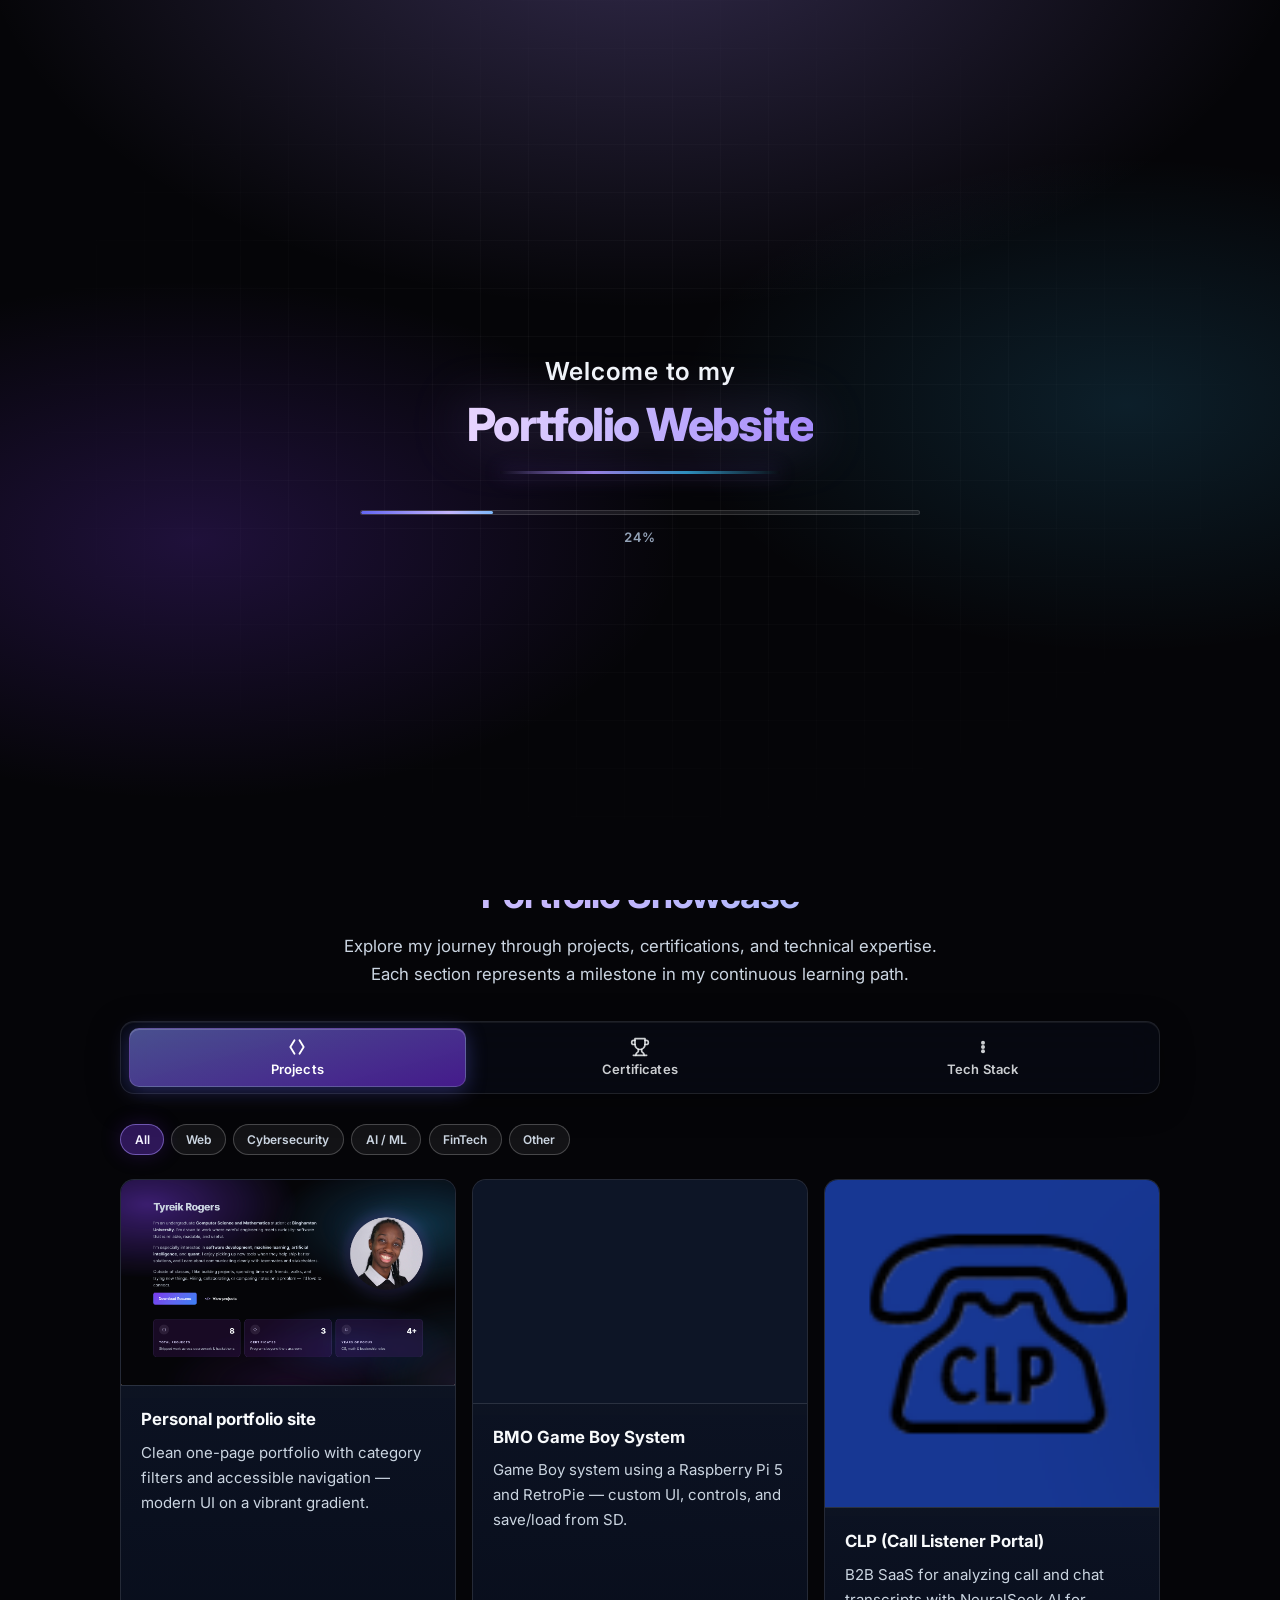
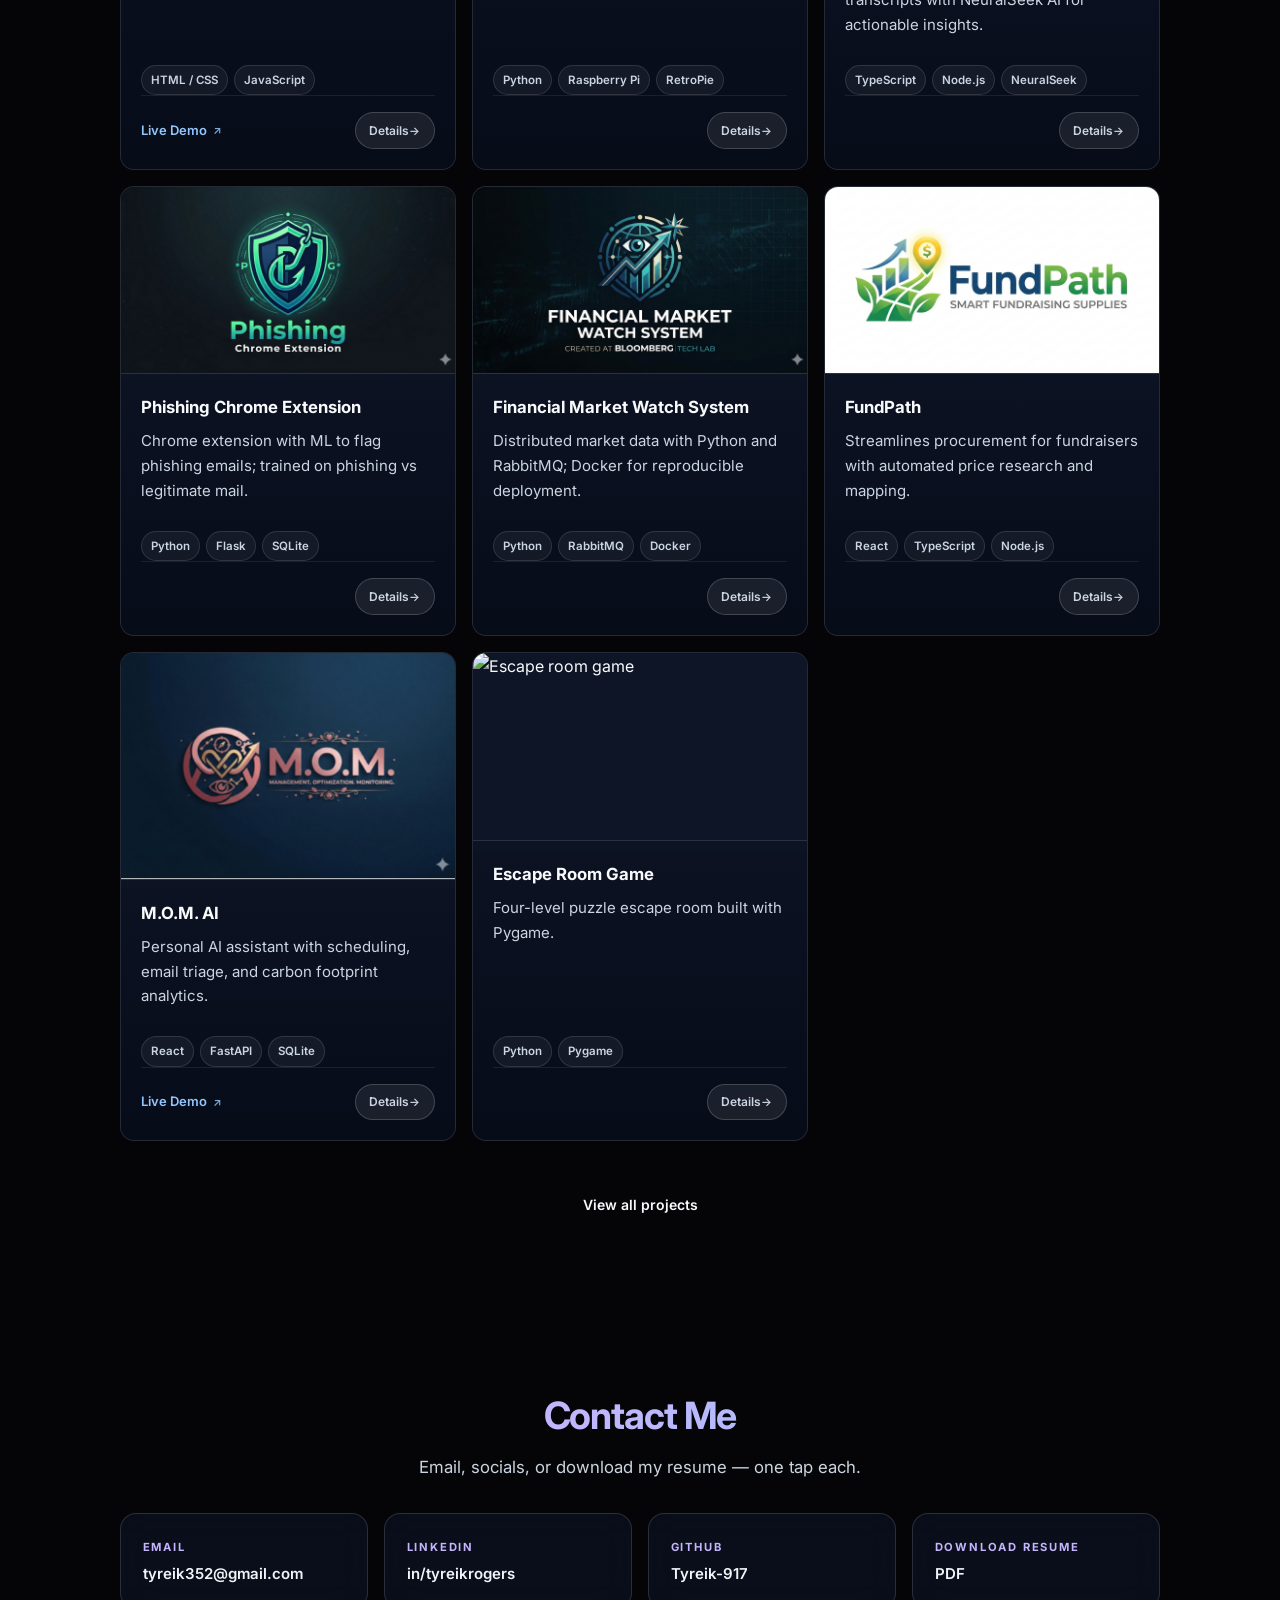
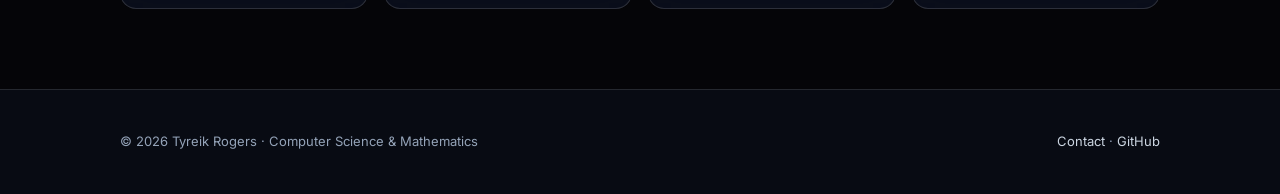
==== commit 0b377001: "certificate details section" ====
--- a/portfolio/index.html
+++ b/portfolio/index.html
@@ -249,17 +249,17 @@
                 <div id="showcase-panel-certificates" class="showcase-panel" role="tabpanel" aria-labelledby="tab-showcase-certificates" hidden>
                     <div class="card-grid reveal-stagger showcase-cert-grid">
                         <article class="cert-card cert-card--image">
-                            <a class="cert-card__media" href="../images/certifications/codenext.jpg" target="_blank" rel="noopener">
+                            <a class="cert-card__media" href="certificate.html?slug=code-next">
                                 <img src="../images/certifications/codenext.jpg" alt="Code Next certificate of completion — Google" width="480" height="360" loading="lazy" decoding="async">
                             </a>
                         </article>
                         <article class="cert-card cert-card--image">
-                            <a class="cert-card__media" href="../images/certifications/teamedge.jpg" target="_blank" rel="noopener">
+                            <a class="cert-card__media" href="certificate.html?slug=teamedge">
                                 <img src="../images/certifications/teamedge.jpg" alt="TeamEdge certificate of completion — Google" width="480" height="360" loading="lazy" decoding="async">
                             </a>
                         </article>
                         <article class="cert-card cert-card--image">
-                            <a class="cert-card__media" href="../images/certifications/tfl.jpg" target="_blank" rel="noopener">
+                            <a class="cert-card__media" href="certificate.html?slug=tech-flex-leaders">
                                 <img src="../images/certifications/tfl.jpg" alt="Tech Flex Leaders certificate of completion — America On Tech" width="480" height="303" loading="lazy" decoding="async">
                             </a>
                         </article>
--- a/css/main.css
+++ b/css/main.css
@@ -2392,12 +2392,32 @@
   box-shadow: 0 0 18px rgba(129, 140, 248, 0.45);
 }
 
+.project-detail__issuer {
+  margin: -0.35rem 0 1rem;
+  font-size: 0.9375rem;
+  font-weight: 600;
+  color: #c4b5fd;
+  letter-spacing: 0.01em;
+}
+
+.project-detail__issuer:empty {
+  display: none;
+}
+
 .project-detail__desc {
   margin: 0 0 1.5rem;
   font-size: 1rem;
   line-height: 1.7;
   color: var(--text-muted);
   max-width: 56ch;
+}
+
+.project-detail__figure--cert {
+  background: #f8fafc;
+}
+
+.project-detail__figure--cert .project-detail__image {
+  object-fit: contain;
 }
 
 .project-detail__stats {
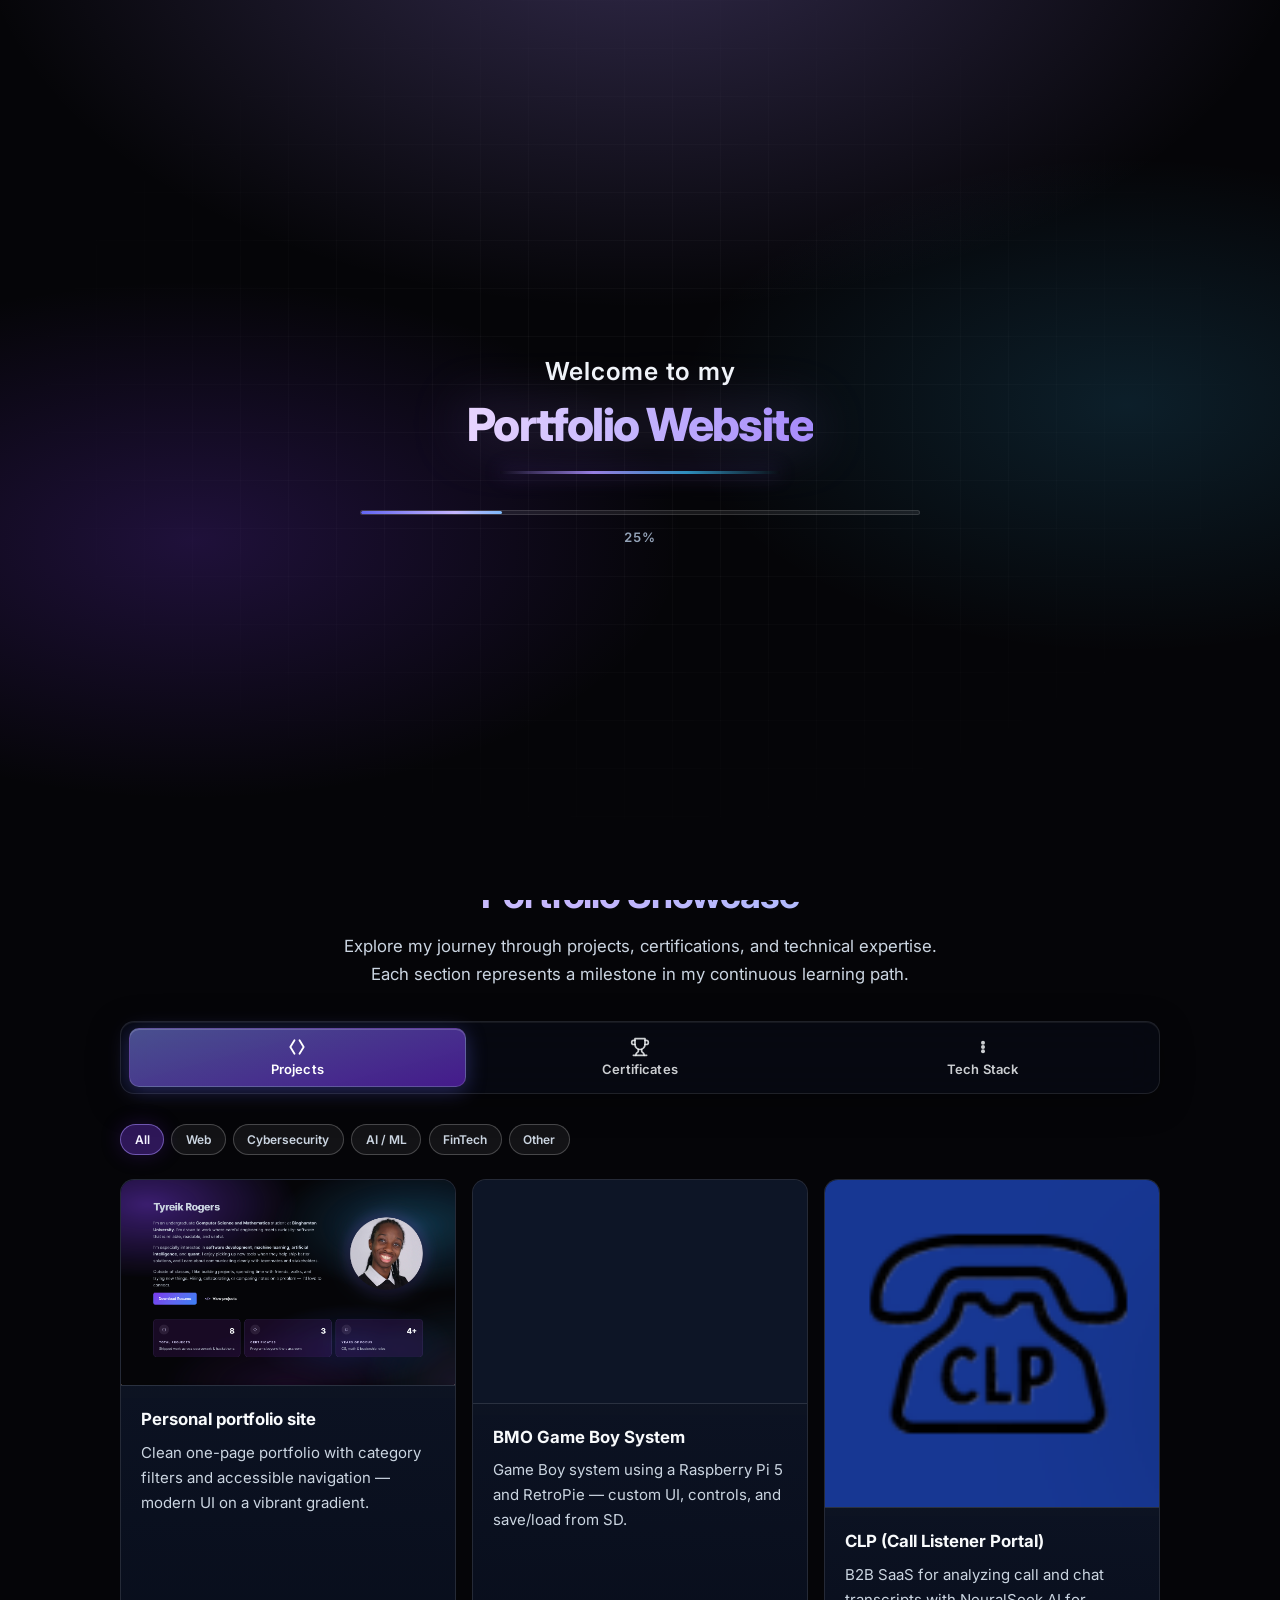
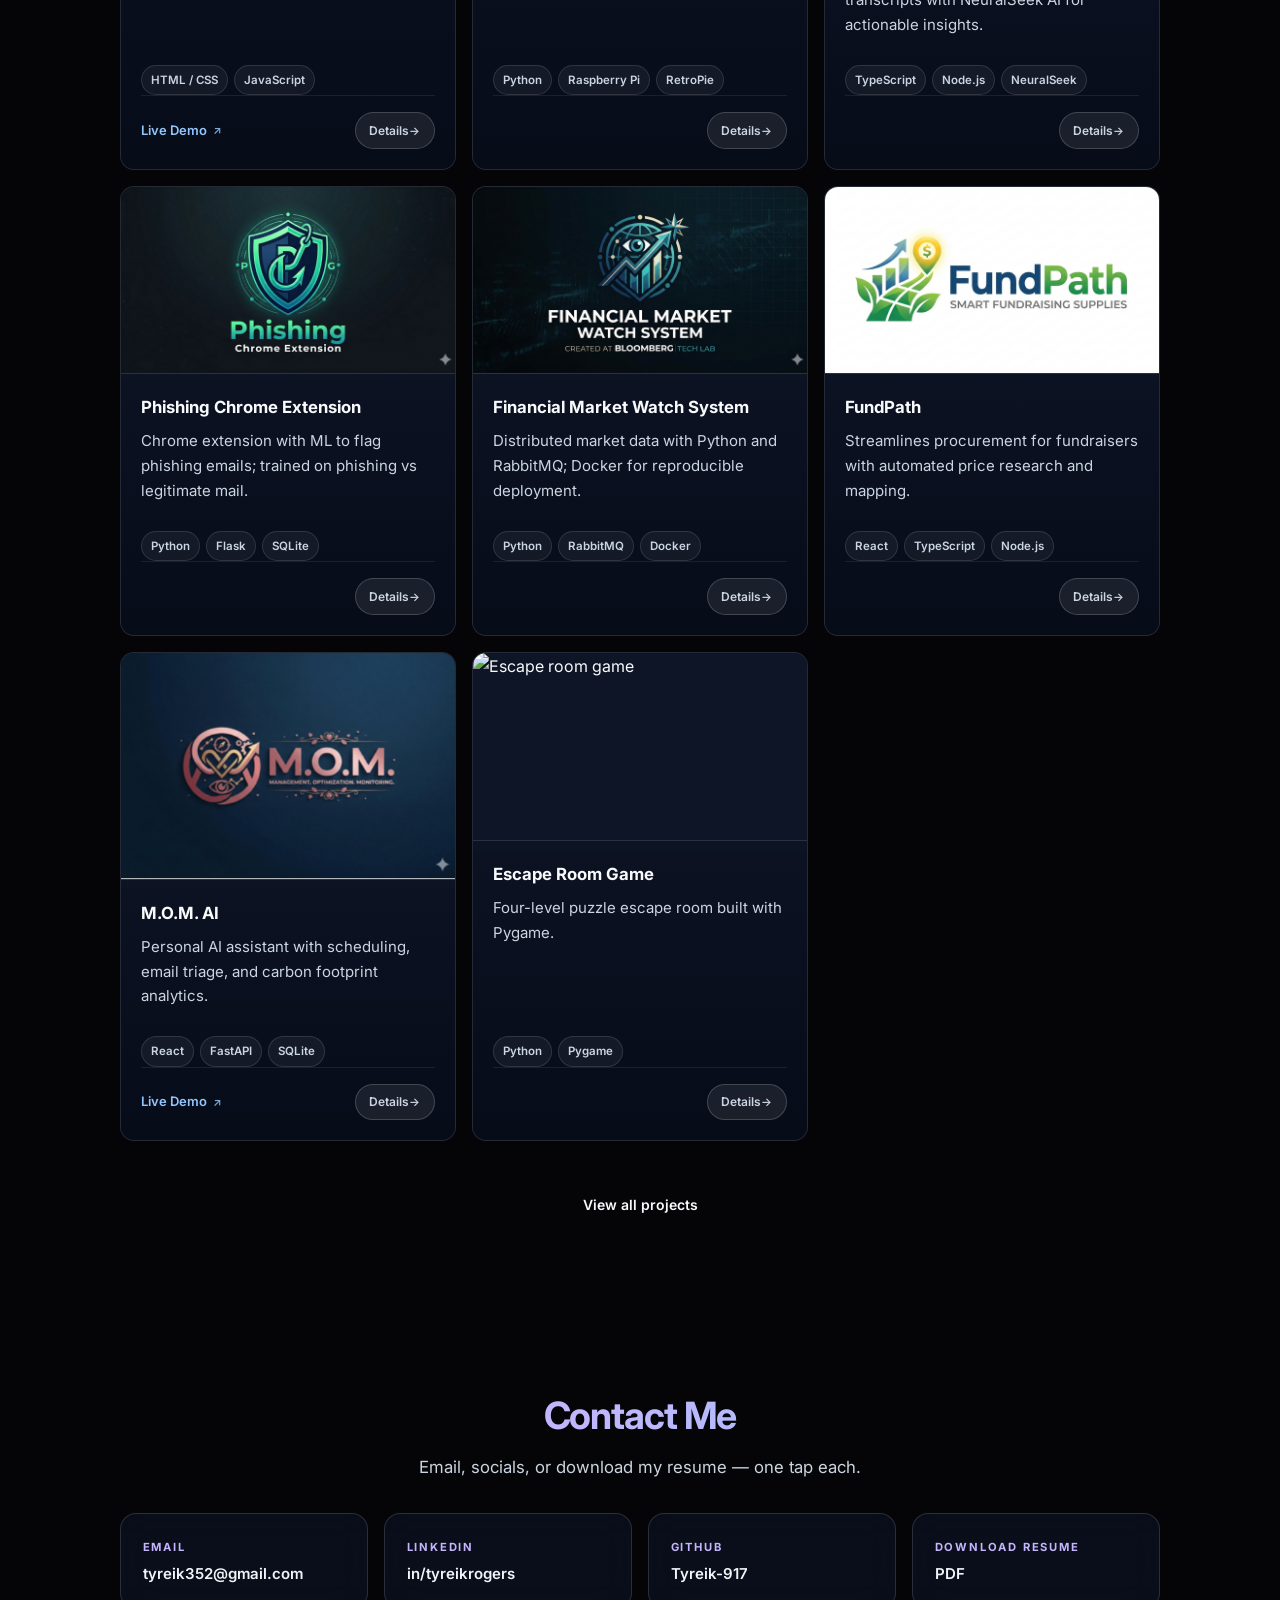
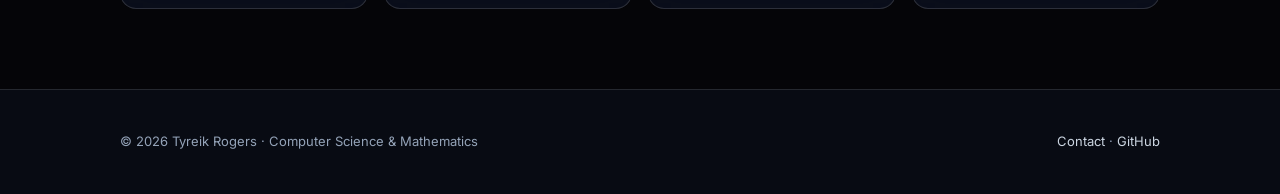
==== commit 5d57049a: "tech stack update" ====
--- a/portfolio/index.html
+++ b/portfolio/index.html
@@ -269,18 +269,24 @@
                 <div id="showcase-panel-tech" class="showcase-panel" role="tabpanel" aria-labelledby="tab-showcase-tech" hidden>
                     <p class="tech-stack-intro reveal">Technologies I use regularly — from UI to systems and ML tooling.</p>
                     <div class="tech-grid reveal-stagger" aria-label="Technologies">
+                        <div class="tech-item"><img class="tech-item__img" src="https://cdn.jsdelivr.net/gh/devicons/devicon@latest/icons/java/java-original.svg" alt="" width="40" height="40" loading="lazy" decoding="async"><span class="tech-item__name">Java</span></div>
+                        <div class="tech-item"><img class="tech-item__img" src="https://cdn.jsdelivr.net/gh/devicons/devicon@latest/icons/python/python-original.svg" alt="" width="40" height="40" loading="lazy" decoding="async"><span class="tech-item__name">Python</span></div>
+                        <div class="tech-item"><img class="tech-item__img" src="https://cdn.jsdelivr.net/gh/devicons/devicon@latest/icons/cplusplus/cplusplus-original.svg" alt="" width="40" height="40" loading="lazy" decoding="async"><span class="tech-item__name">C/C++</span></div>
+                        <div class="tech-item"><img class="tech-item__img" src="https://cdn.jsdelivr.net/gh/devicons/devicon@latest/icons/postgresql/postgresql-original.svg" alt="" width="40" height="40" loading="lazy" decoding="async"><span class="tech-item__name">SQL (Postgres)</span></div>
+                        <div class="tech-item"><img class="tech-item__img" src="https://cdn.jsdelivr.net/gh/devicons/devicon@latest/icons/sqlite/sqlite-original.svg" alt="" width="40" height="40" loading="lazy" decoding="async"><span class="tech-item__name">SQLite</span></div>
+                        <div class="tech-item"><img class="tech-item__img" src="https://cdn.jsdelivr.net/gh/devicons/devicon@latest/icons/javascript/javascript-original.svg" alt="" width="40" height="40" loading="lazy" decoding="async"><span class="tech-item__name">JavaScript</span></div>
+                        <div class="tech-item"><img class="tech-item__img" src="https://cdn.jsdelivr.net/gh/devicons/devicon@latest/icons/typescript/typescript-original.svg" alt="" width="40" height="40" loading="lazy" decoding="async"><span class="tech-item__name">TypeScript</span></div>
+                        <div class="tech-item"><span class="tech-item__logo" aria-hidden="true">Asm</span><span class="tech-item__name">Assembly</span></div>
                         <div class="tech-item"><img class="tech-item__img" src="https://cdn.jsdelivr.net/gh/devicons/devicon@latest/icons/html5/html5-original.svg" alt="" width="40" height="40" loading="lazy" decoding="async"><span class="tech-item__name">HTML</span></div>
                         <div class="tech-item"><img class="tech-item__img" src="https://cdn.jsdelivr.net/gh/devicons/devicon@latest/icons/css3/css3-original.svg" alt="" width="40" height="40" loading="lazy" decoding="async"><span class="tech-item__name">CSS</span></div>
-                        <div class="tech-item"><img class="tech-item__img" src="https://cdn.jsdelivr.net/gh/devicons/devicon@latest/icons/javascript/javascript-original.svg" alt="" width="40" height="40" loading="lazy" decoding="async"><span class="tech-item__name">JavaScript</span></div>
-                        <div class="tech-item"><img class="tech-item__img" src="https://cdn.jsdelivr.net/gh/devicons/devicon@latest/icons/tailwindcss/tailwindcss-original.svg" alt="" width="40" height="40" loading="lazy" decoding="async"><span class="tech-item__name">Tailwind</span></div>
                         <div class="tech-item"><img class="tech-item__img" src="https://cdn.jsdelivr.net/gh/devicons/devicon@latest/icons/react/react-original.svg" alt="" width="40" height="40" loading="lazy" decoding="async"><span class="tech-item__name">React</span></div>
-                        <div class="tech-item"><img class="tech-item__img" src="https://cdn.jsdelivr.net/gh/devicons/devicon@latest/icons/vitejs/vitejs-original.svg" alt="" width="40" height="40" loading="lazy" decoding="async"><span class="tech-item__name">Vite</span></div>
                         <div class="tech-item"><img class="tech-item__img" src="https://cdn.jsdelivr.net/gh/devicons/devicon@latest/icons/nodejs/nodejs-original.svg" alt="" width="40" height="40" loading="lazy" decoding="async"><span class="tech-item__name">Node.js</span></div>
-                        <div class="tech-item"><img class="tech-item__img" src="https://cdn.jsdelivr.net/gh/devicons/devicon@latest/icons/bootstrap/bootstrap-original.svg" alt="" width="40" height="40" loading="lazy" decoding="async"><span class="tech-item__name">Bootstrap</span></div>
-                        <div class="tech-item"><img class="tech-item__img" src="https://cdn.jsdelivr.net/gh/devicons/devicon@latest/icons/python/python-original.svg" alt="" width="40" height="40" loading="lazy" decoding="async"><span class="tech-item__name">Python</span></div>
+                        <div class="tech-item"><img class="tech-item__img" src="https://cdn.jsdelivr.net/gh/devicons/devicon@latest/icons/tailwindcss/tailwindcss-original.svg" alt="" width="40" height="40" loading="lazy" decoding="async"><span class="tech-item__name">Tailwind CSS</span></div>
+                        <div class="tech-item"><img class="tech-item__img" src="https://cdn.jsdelivr.net/gh/devicons/devicon@latest/icons/flask/flask-original.svg" alt="" width="40" height="40" loading="lazy" decoding="async"><span class="tech-item__name">Flask</span></div>
+                        <div class="tech-item"><img class="tech-item__img" src="https://cdn.jsdelivr.net/gh/devicons/devicon@latest/icons/fastapi/fastapi-original.svg" alt="" width="40" height="40" loading="lazy" decoding="async"><span class="tech-item__name">FastAPI</span></div>
+                        <div class="tech-item"><img class="tech-item__img" src="https://cdn.jsdelivr.net/gh/devicons/devicon@latest/icons/git/git-original.svg" alt="" width="40" height="40" loading="lazy" decoding="async"><span class="tech-item__name">Git</span></div>
                         <div class="tech-item"><img class="tech-item__img" src="https://cdn.jsdelivr.net/gh/devicons/devicon@latest/icons/docker/docker-original.svg" alt="" width="40" height="40" loading="lazy" decoding="async"><span class="tech-item__name">Docker</span></div>
-                        <div class="tech-item"><img class="tech-item__img" src="https://cdn.jsdelivr.net/gh/devicons/devicon@latest/icons/git/git-original.svg" alt="" width="40" height="40" loading="lazy" decoding="async"><span class="tech-item__name">Git</span></div>
-                        <div class="tech-item"><img class="tech-item__img" src="https://cdn.jsdelivr.net/gh/devicons/devicon@latest/icons/typescript/typescript-original.svg" alt="" width="40" height="40" loading="lazy" decoding="async"><span class="tech-item__name">TypeScript</span></div>
+                        <div class="tech-item"><img class="tech-item__img" src="https://cdn.jsdelivr.net/gh/devicons/devicon@latest/icons/rabbitmq/rabbitmq-original.svg" alt="" width="40" height="40" loading="lazy" decoding="async"><span class="tech-item__name">RabbitMQ</span></div>
                     </div>
                 </div>
 
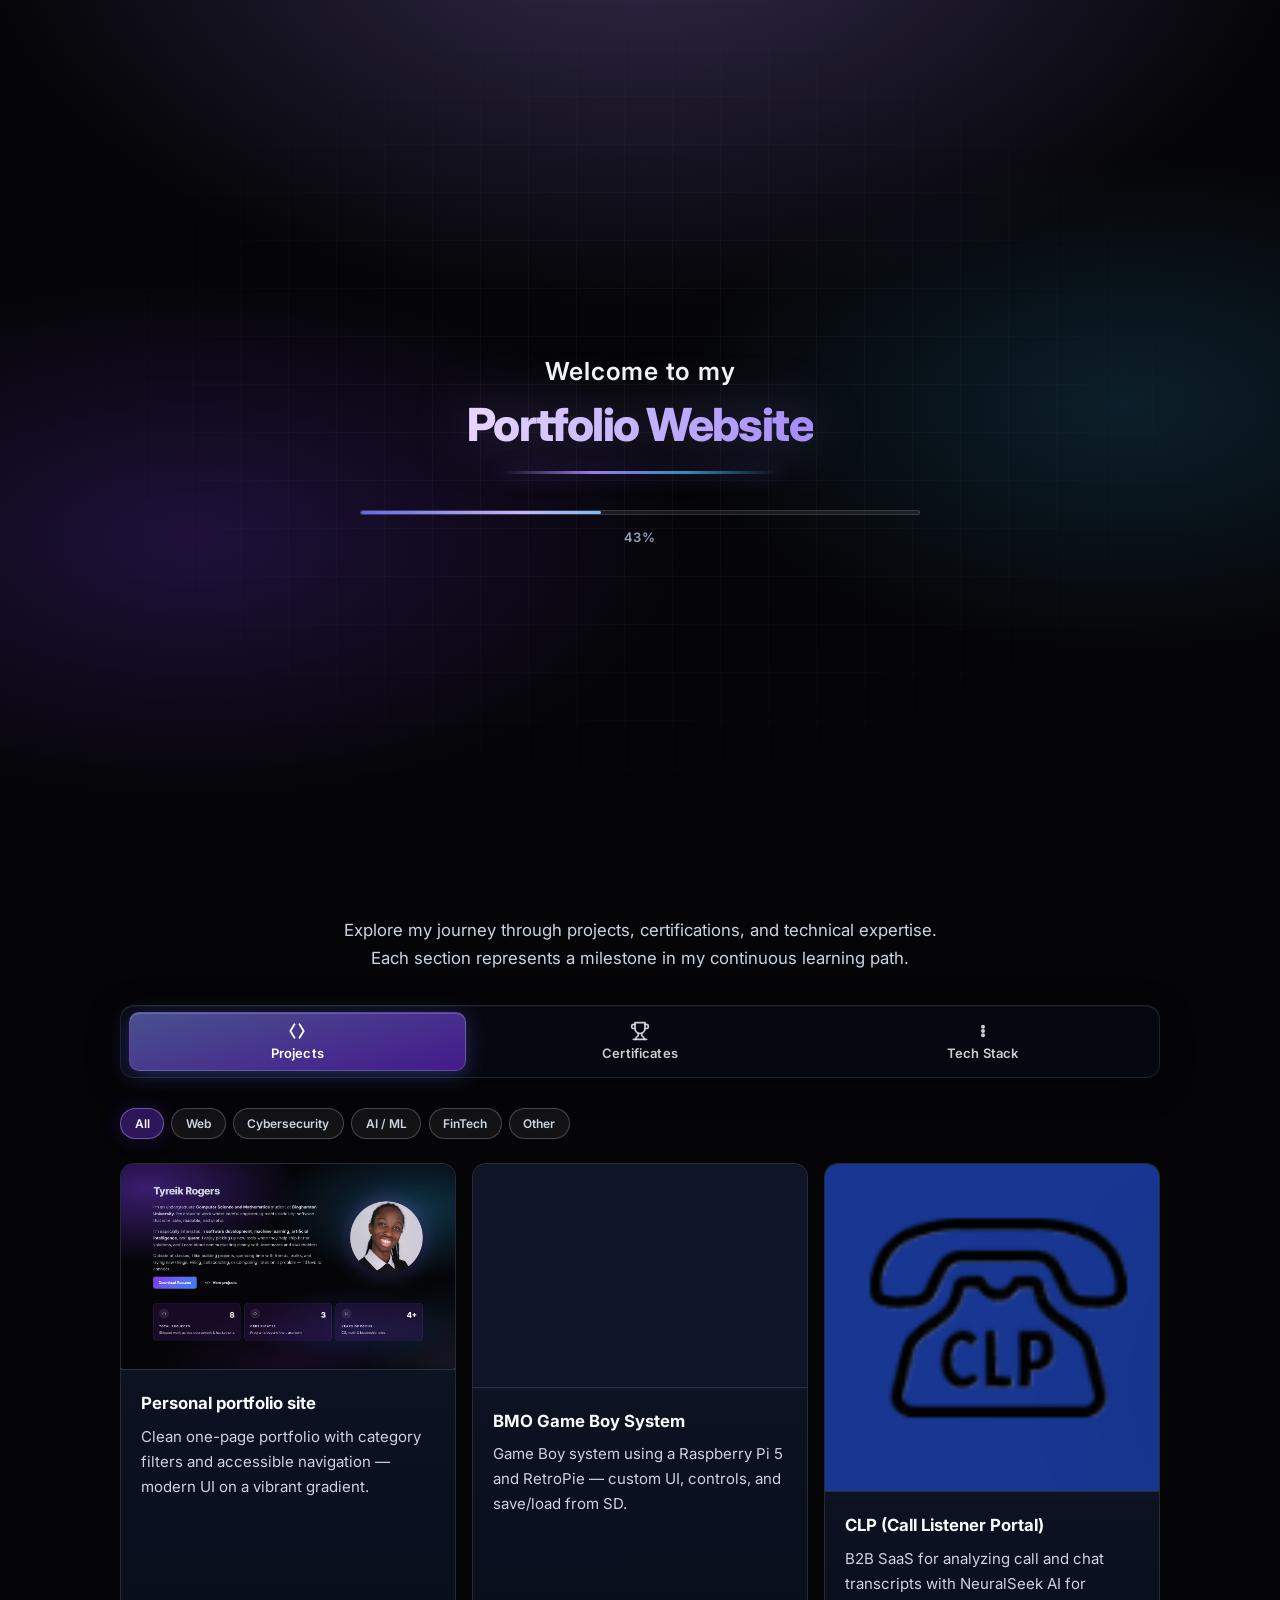
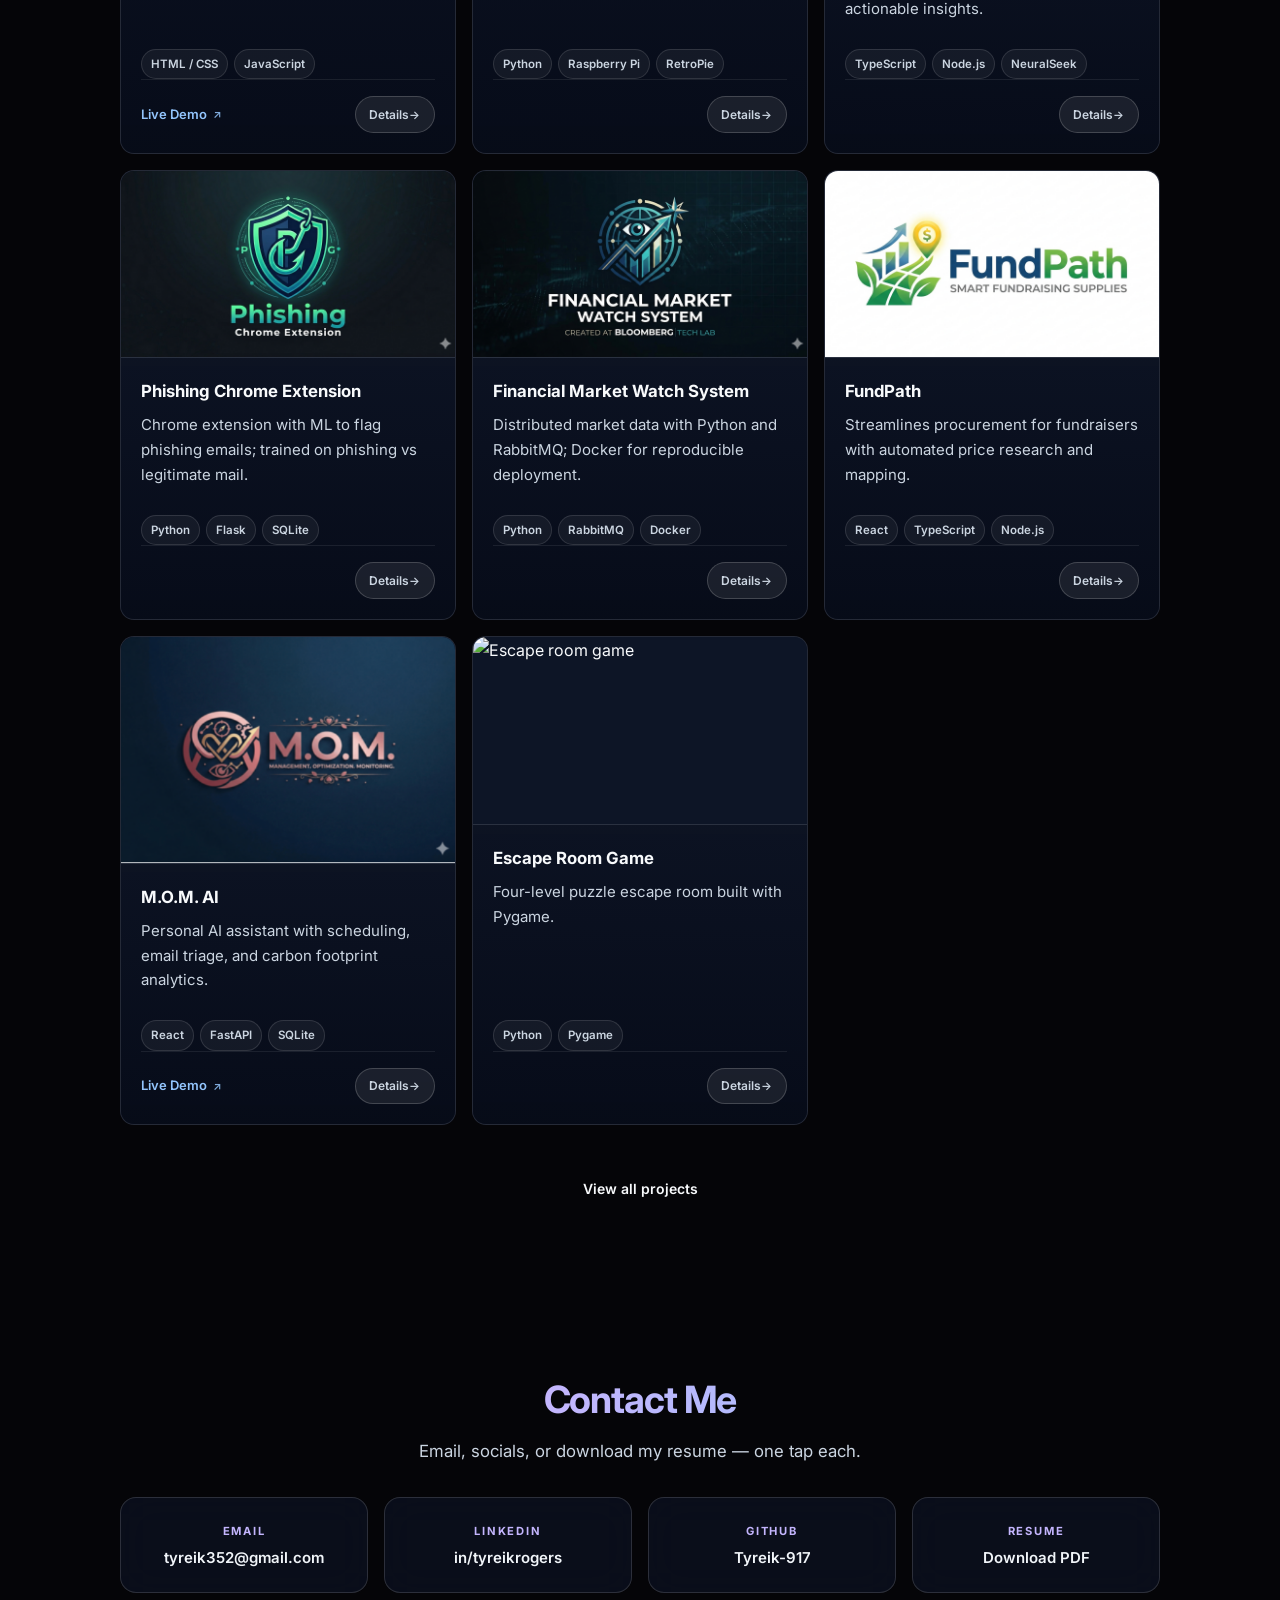
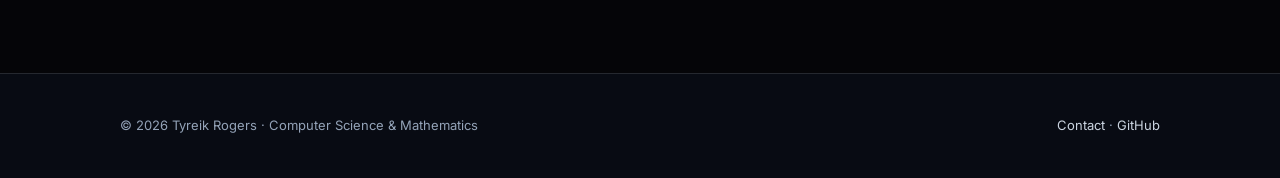
==== commit b8e91219: "UX/UI bug" ====
--- a/portfolio/index.html
+++ b/portfolio/index.html
@@ -40,7 +40,7 @@
                         </p>
                     </div>
                     <figure class="about-photo about-photo--glow reveal">
-                        <img src="../images/trogers.jpg" alt="Tyreik Rogers" width="520" height="520" loading="eager" decoding="async" fetchpriority="high">
+                        <img src="../images/trogers-headshot.jpg?v=2" alt="Tyreik Rogers" width="1984" height="1984" loading="eager" decoding="async" fetchpriority="high">
                     </figure>
                 </div>
                 <div class="stats-row reveal-stagger" aria-label="Highlights">
@@ -304,9 +304,9 @@
                 </header>
 
                 <div class="contact-box-grid reveal-stagger" role="list">
-                    <a class="contact-box reveal glass-panel" role="listitem" href="mailto: tyreik352@gmail.com ">
+                    <a class="contact-box reveal glass-panel" role="listitem" href="mailto:tyreik352@gmail.com">
                         <span class="contact-box__label">Email</span>
-                        <span class="contact-box__value"> tyreik352@gmail.com </span>
+                        <span class="contact-box__value">tyreik352@gmail.com</span>
                     </a>
                     <a class="contact-box reveal glass-panel" role="listitem" href="https://www.linkedin.com/in/tyreikrogers/" target="_blank" rel="noopener">
                         <span class="contact-box__label">LinkedIn</span>
@@ -317,8 +317,8 @@
                         <span class="contact-box__value">Tyreik-917</span>
                     </a>
                     <a class="contact-box reveal glass-panel" role="listitem" href="resume.pdf" target="_blank" rel="noopener">
-                        <span class="contact-box__label">Download resume</span>
-                        <span class="contact-box__value">PDF</span>
+                        <span class="contact-box__label">Resume</span>
+                        <span class="contact-box__value">Download PDF</span>
                     </a>
                 </div>
             </div>
--- a/css/main.css
+++ b/css/main.css
@@ -688,19 +688,48 @@
 
 .about-split {
   display: grid;
-  grid-template-columns: minmax(0, 1fr) auto;
+  grid-template-columns: minmax(0, 1fr) minmax(180px, 280px);
   gap: clamp(1.5rem, 4vw, 2.5rem);
   align-items: center;
   margin-bottom: 2.5rem;
+}
+
+.about-split__copy {
+  min-width: 0;
+}
+
+.about-split__copy.prose p {
+  margin: 0;
+}
+
+.about-split__copy.prose p + p {
+  margin-top: 1rem;
+}
+
+.about-split__copy.prose .about-name {
+  color: var(--text);
+  max-width: none;
+  margin-bottom: 1rem;
 }
 
 @media (max-width: 800px) {
   .about-split {
     grid-template-columns: 1fr;
+    text-align: center;
   }
 
   .about-photo {
     justify-self: center;
+    order: -1;
+  }
+
+  .about-split__copy {
+    max-width: 42rem;
+    margin-inline: auto;
+  }
+
+  .about-split__actions {
+    justify-content: center;
   }
 }
 
@@ -1058,27 +1087,35 @@
   margin: 0 auto;
 }
 
-@media (max-width: 480px) {
+@media (max-width: 860px) {
   .contact-box-grid {
-    gap: 0.45rem;
+    grid-template-columns: repeat(2, minmax(0, 1fr));
+  }
+}
+
+@media (max-width: 560px) {
+  .contact-box-grid {
+    grid-template-columns: 1fr;
+    gap: 0.75rem;
   }
 
   .contact-box {
-    min-height: 0;
+    min-height: 4.8rem;
   }
 
   .contact-box__value {
-    font-size: 0.8125rem;
+    font-size: 0.875rem;
   }
 }
 
 .contact-box {
   display: flex;
   flex-direction: column;
-  align-items: flex-start;
+  align-items: center;
   justify-content: center;
   gap: 0.45rem;
   min-height: 5.75rem;
+  text-align: center;
   text-decoration: none;
   color: inherit;
   transition: transform 0.22s var(--ease), border-color 0.2s, box-shadow 0.22s;
@@ -1108,6 +1145,7 @@
   font-weight: 600;
   color: #f1f5f9;
   line-height: 1.35;
+  max-width: 100%;
   word-break: break-word;
 }
 
@@ -1671,11 +1709,12 @@
 .about-photo {
   margin: 0;
   position: relative;
-  width: clamp(120px, 36vw, 280px);
+  width: clamp(180px, 28vw, 280px);
   aspect-ratio: 1;
   flex-shrink: 0;
   border-radius: 50%;
   background: transparent;
+  overflow: hidden;
 }
 
 .about-photo img {
@@ -1684,7 +1723,7 @@
   height: 100%;
   aspect-ratio: 1;
   object-fit: cover;
-  object-position: center calc(50% + 52px);
+  object-position: center;
   border-radius: 50%;
   background: transparent;
   border: none;
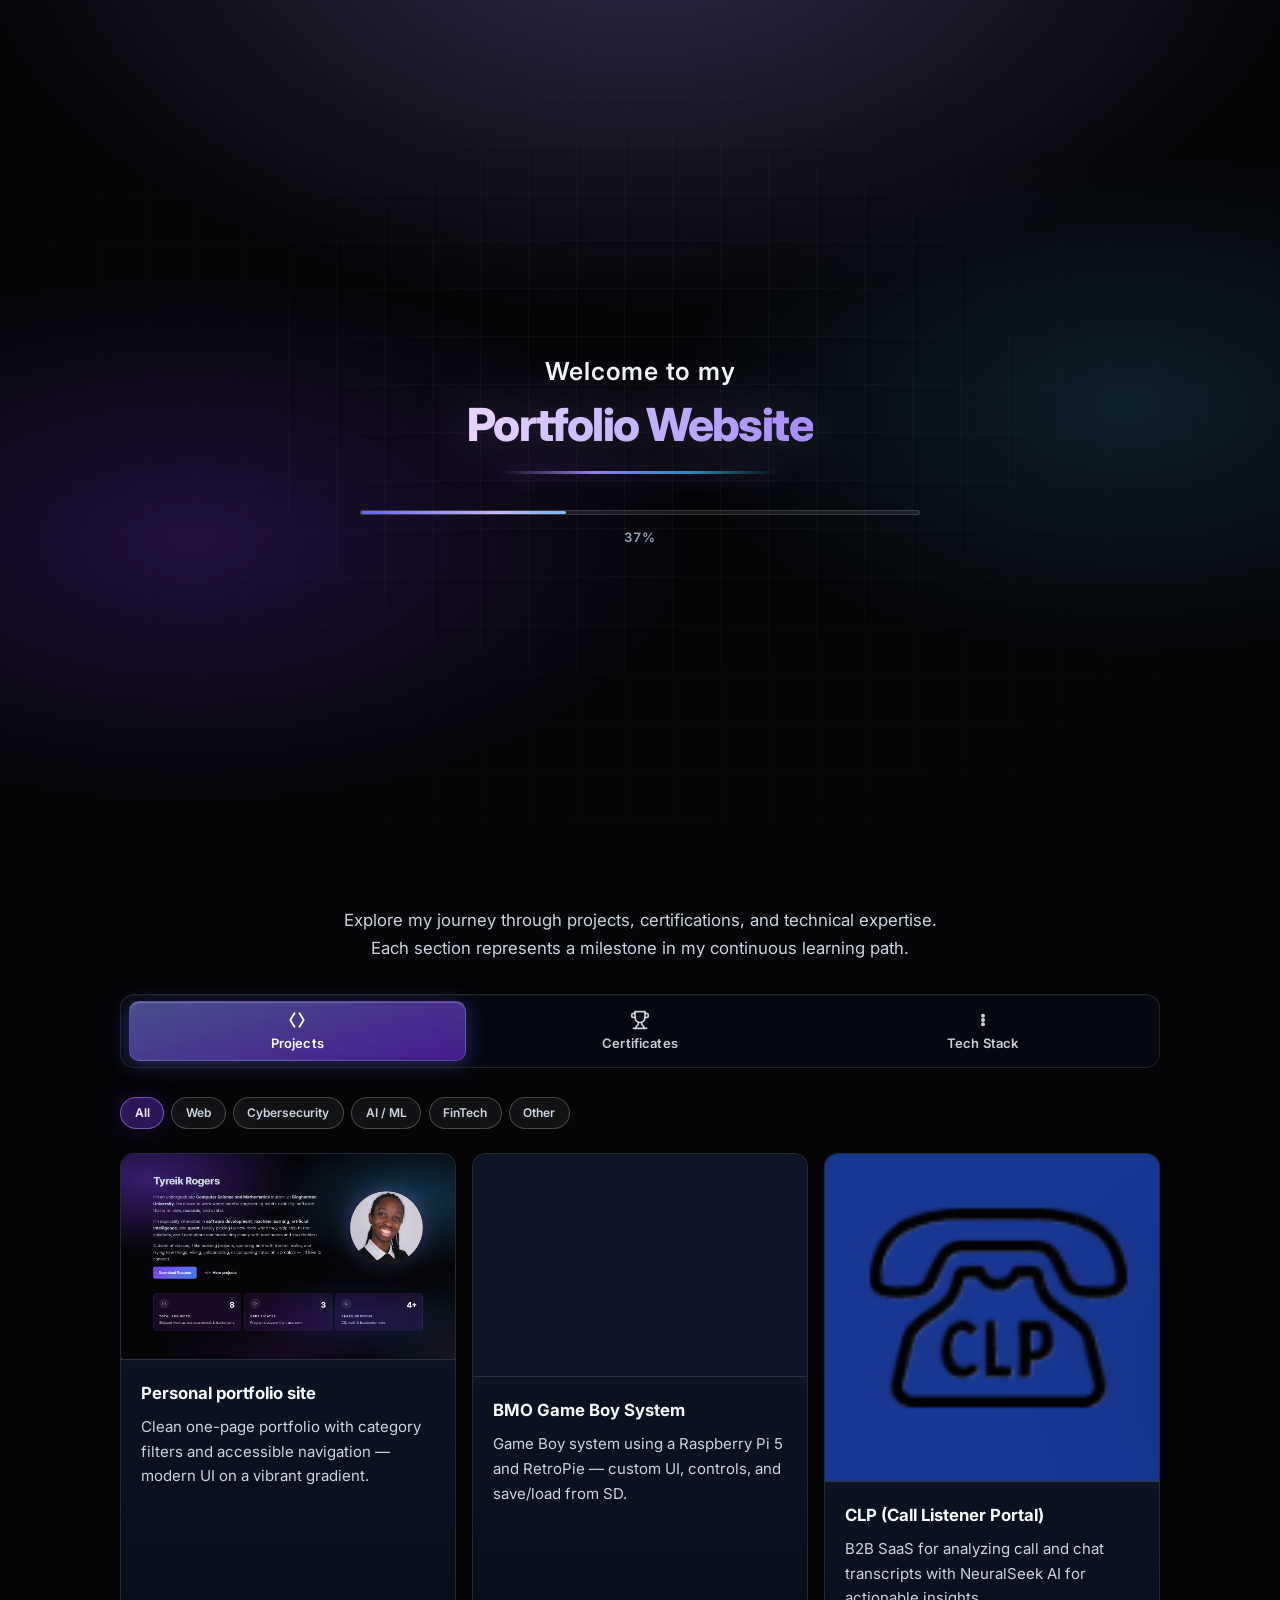
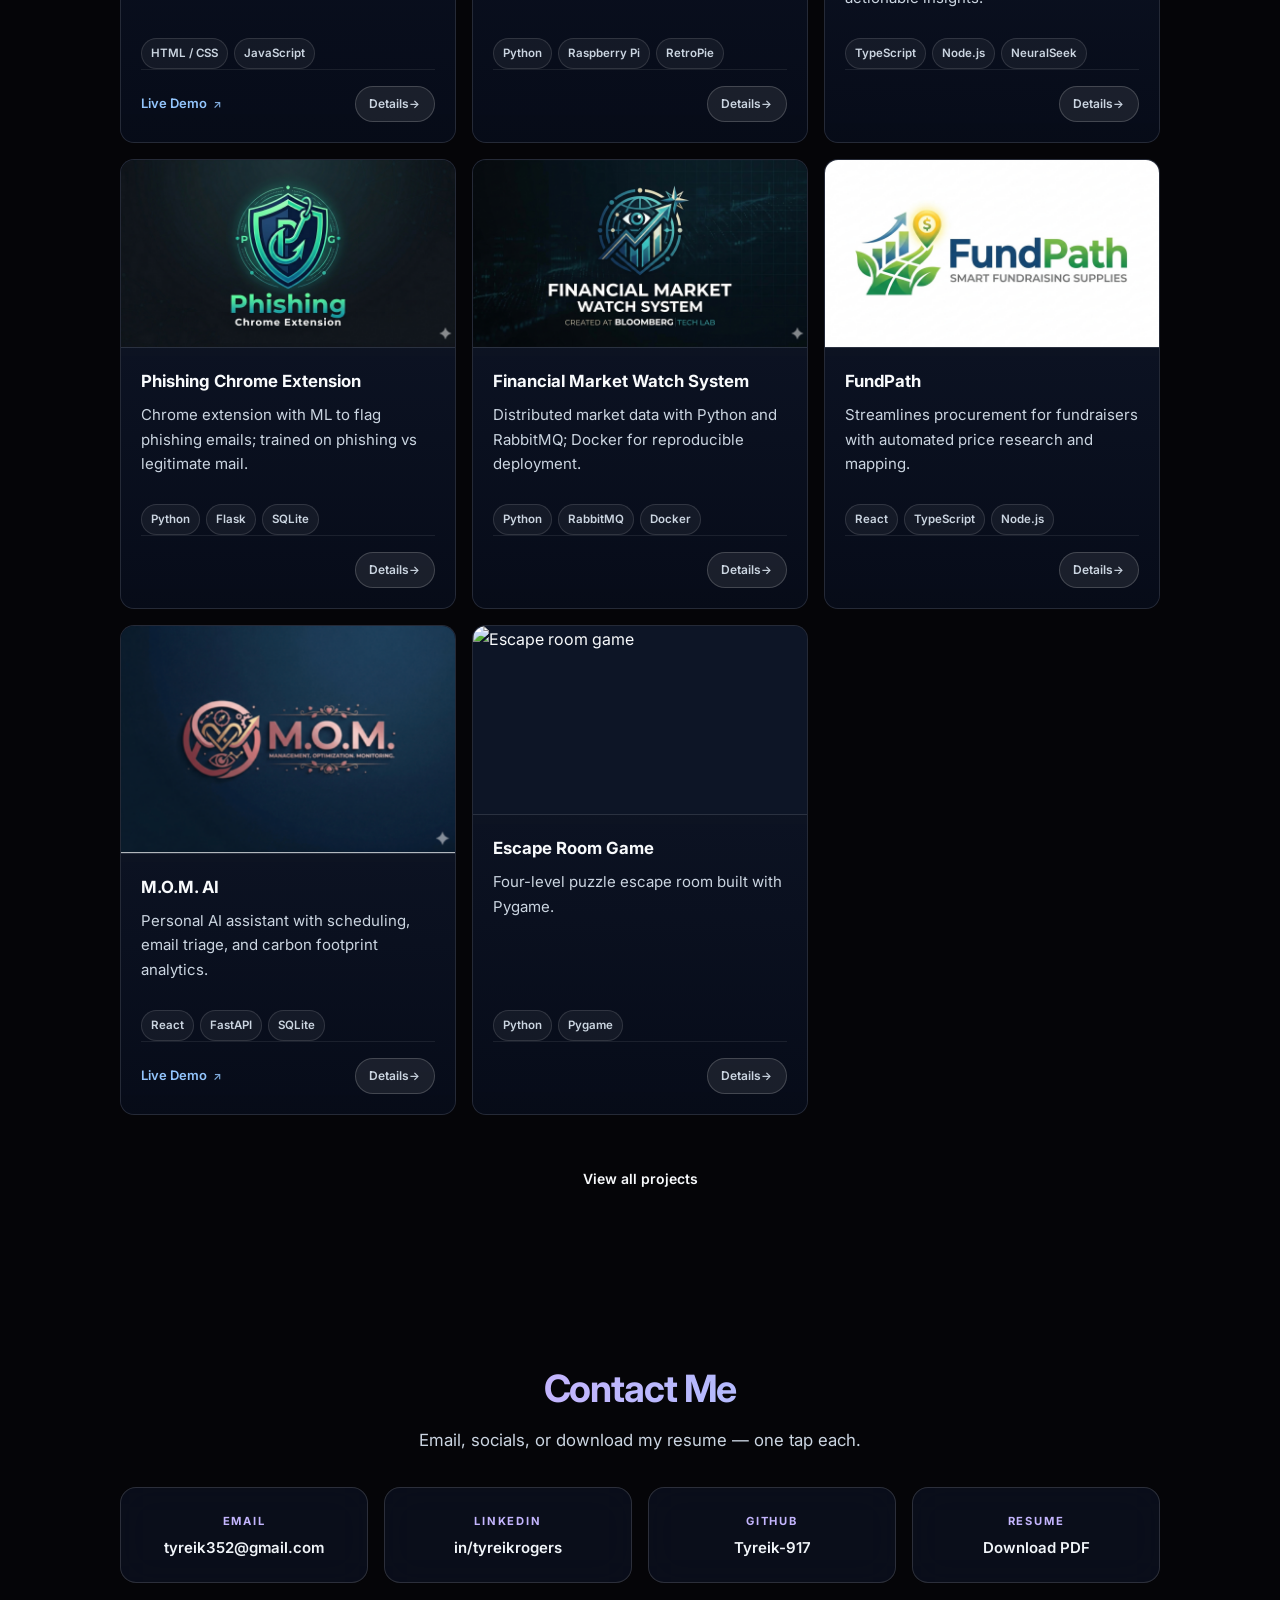
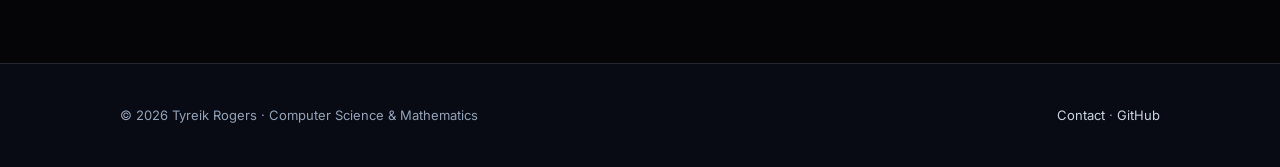
==== commit 5e3af2f0: "description update" ====
--- a/portfolio/index.html
+++ b/portfolio/index.html
@@ -31,9 +31,10 @@
                 <div class="about-split">
                     <div class="about-split__copy prose">
                         <p class="about-name reveal">Tyreik Rogers</p>
-                        <p class="reveal">I'm an undergraduate <strong>Computer Science and Mathematics</strong> student at <strong>Binghamton University</strong>. I'm drawn to work where careful engineering meets curiosity: software that is reliable, readable, and useful.</p>
-                        <p class="reveal">I'm especially interested in <strong>software development</strong>, <strong>machine learning</strong>, <strong>artificial intelligence</strong>, and <strong>quant</strong>. I enjoy picking up new tools when they help ship better solutions, and I care about communicating clearly with teammates and stakeholders.</p>
-                        <p class="reveal">Outside of classes, I like building projects, spending time with friends, walks, and trying new things. Hiring, collaborating, or comparing notes on a problem — I'd love to connect.</p>
+                        <p class="reveal">I'm an undergraduate <strong>Computer Science and Mathematics</strong> student at <strong>Binghamton University</strong>, pursuing a career in software engineer.</p>
+                        <p class="reveal">I'm especially interested in <strong>full-stack development</strong>, distributed <strong>backend architecture</strong>, and <strong>AI integration</strong>. I enjoy developing software systems that solves real world problems and help others.</p>
+                        <p class="reveal">Outside of classes, I love spending time with friends, photography, going on walks, journaling, and trying new things.</p>
+                        <p class="reveal">If you have any problems and need a solution, then <strong><a href="#contact">let's talk!</a></strong></strong></p>
                         <p class="reveal about-split__actions">
                             <a class="btn btn--gradient" href="resume.pdf" target="_blank" rel="noopener">Download Resume</a>
                             <a class="btn btn--outline btn--about-code" href="#projects"><span class="btn__code-icon" aria-hidden="true">&lt;/&gt;</span> View projects</a>
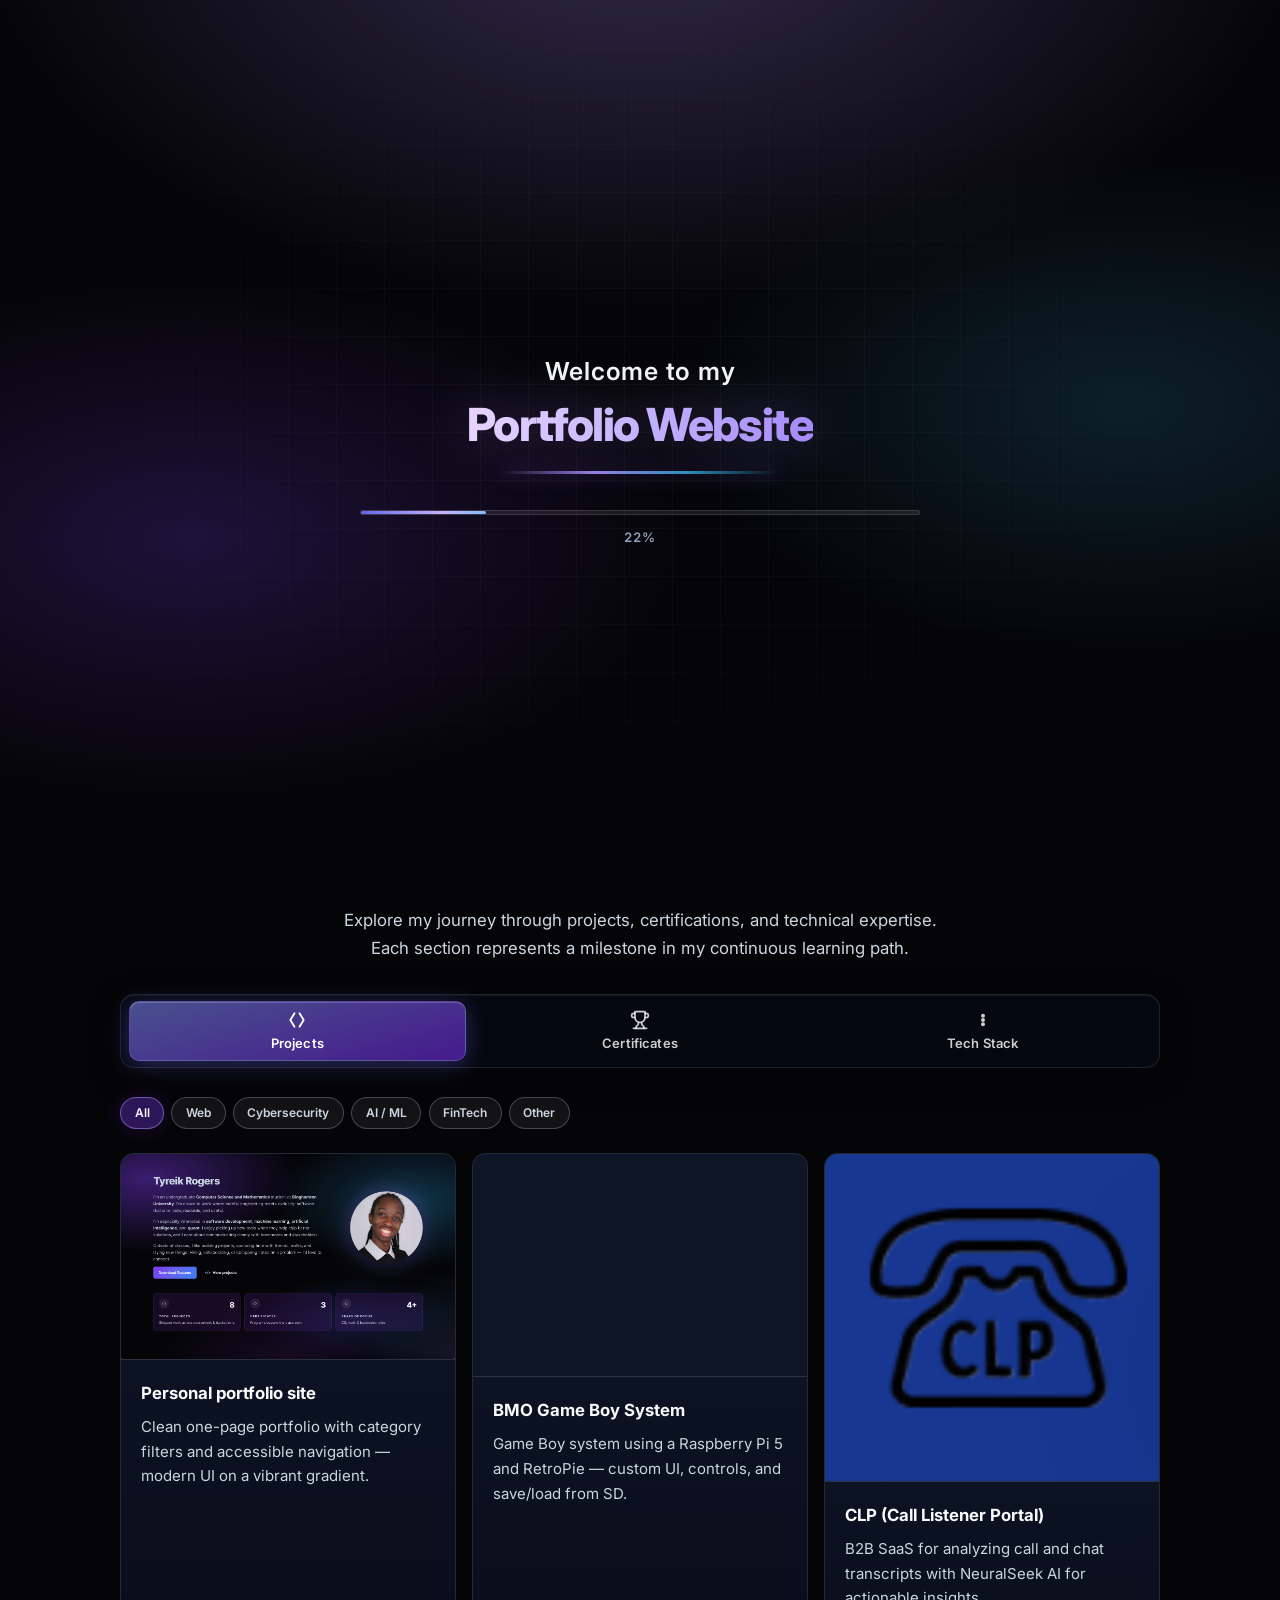
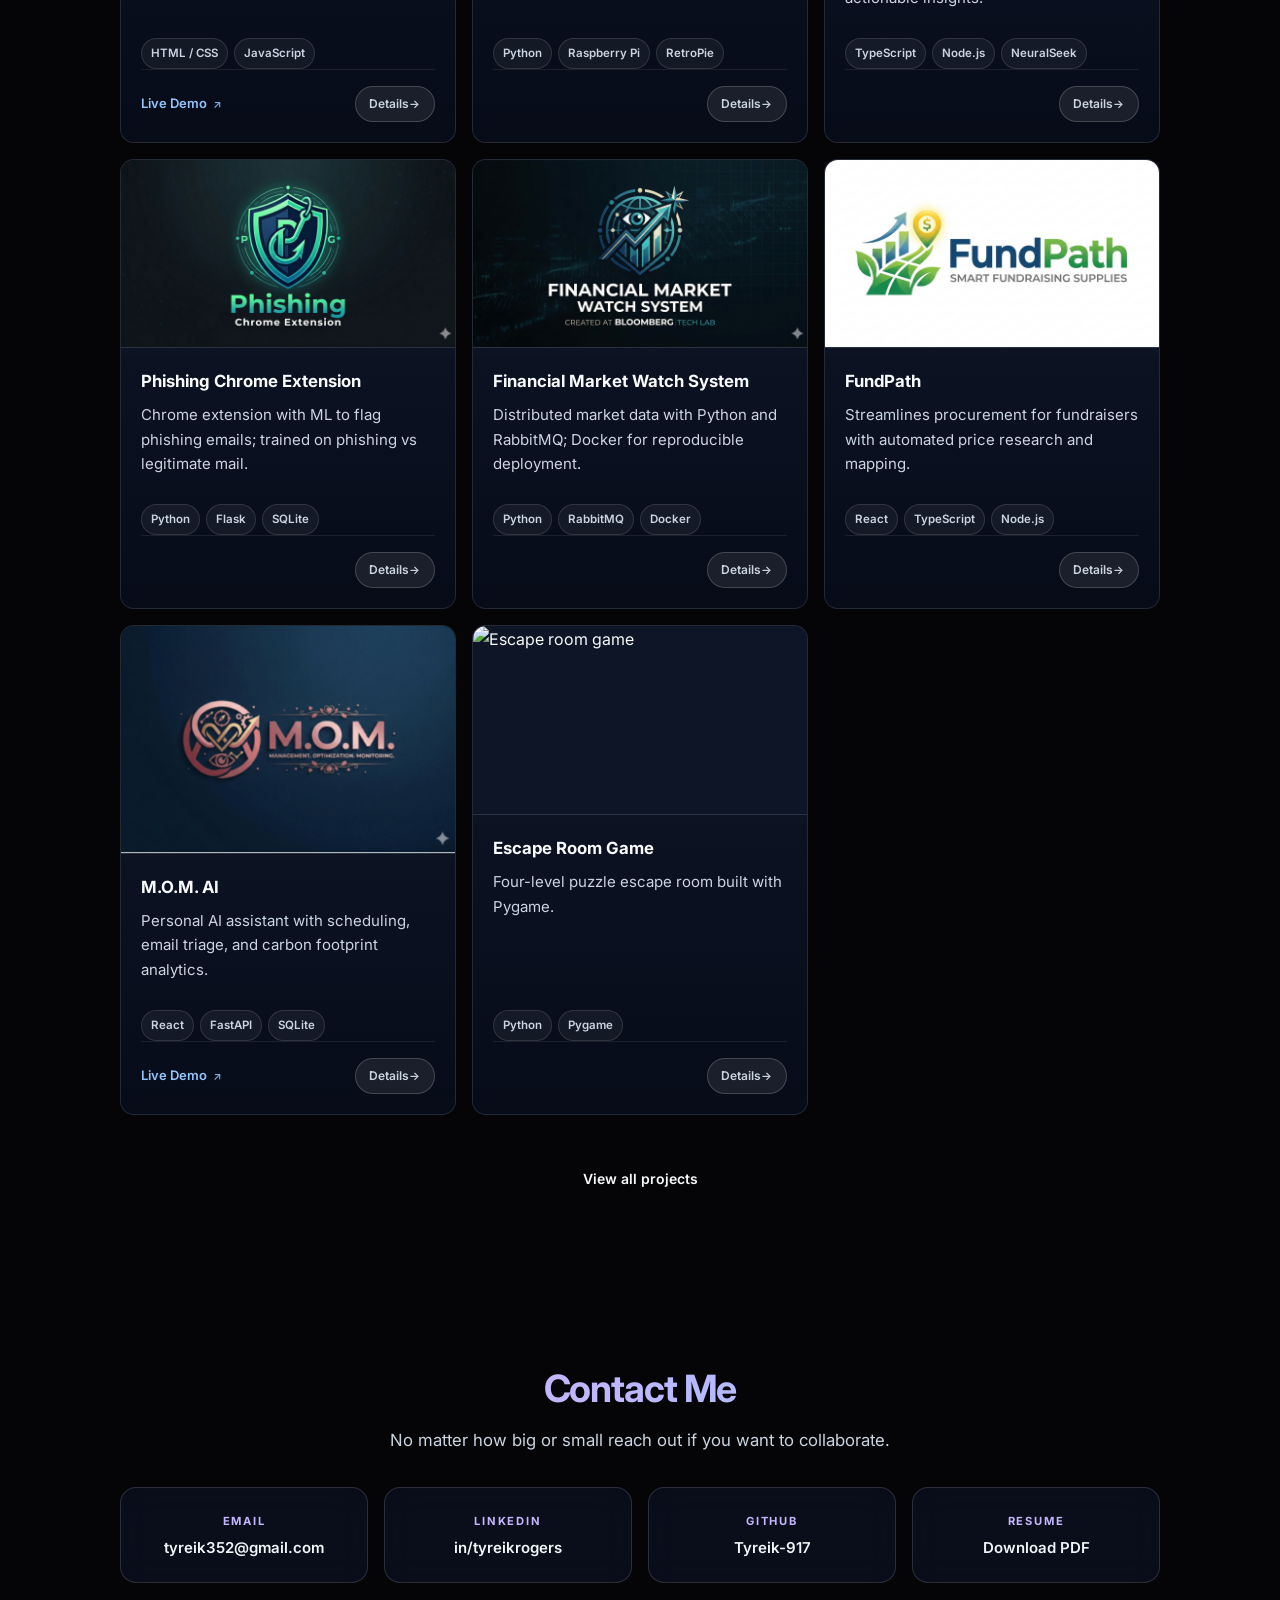
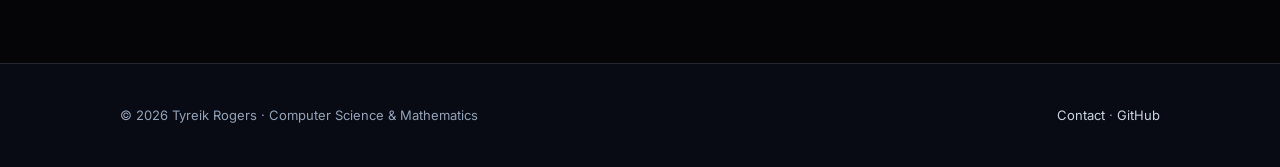
==== commit 4b192474: "description update" ====
--- a/portfolio/index.html
+++ b/portfolio/index.html
@@ -301,7 +301,7 @@
             <div class="container">
                 <header class="section__intro section__intro--center reveal">
                     <h2 class="section__title section__title--accent">Contact Me</h2>
-                    <p class="section__lead section__lead--center">Email, socials, or download my resume — one tap each.</p>
+                    <p class="section__lead section__lead--center">No matter how big or small reach out if you want to collaborate.</p>
                 </header>
 
                 <div class="contact-box-grid reveal-stagger" role="list">
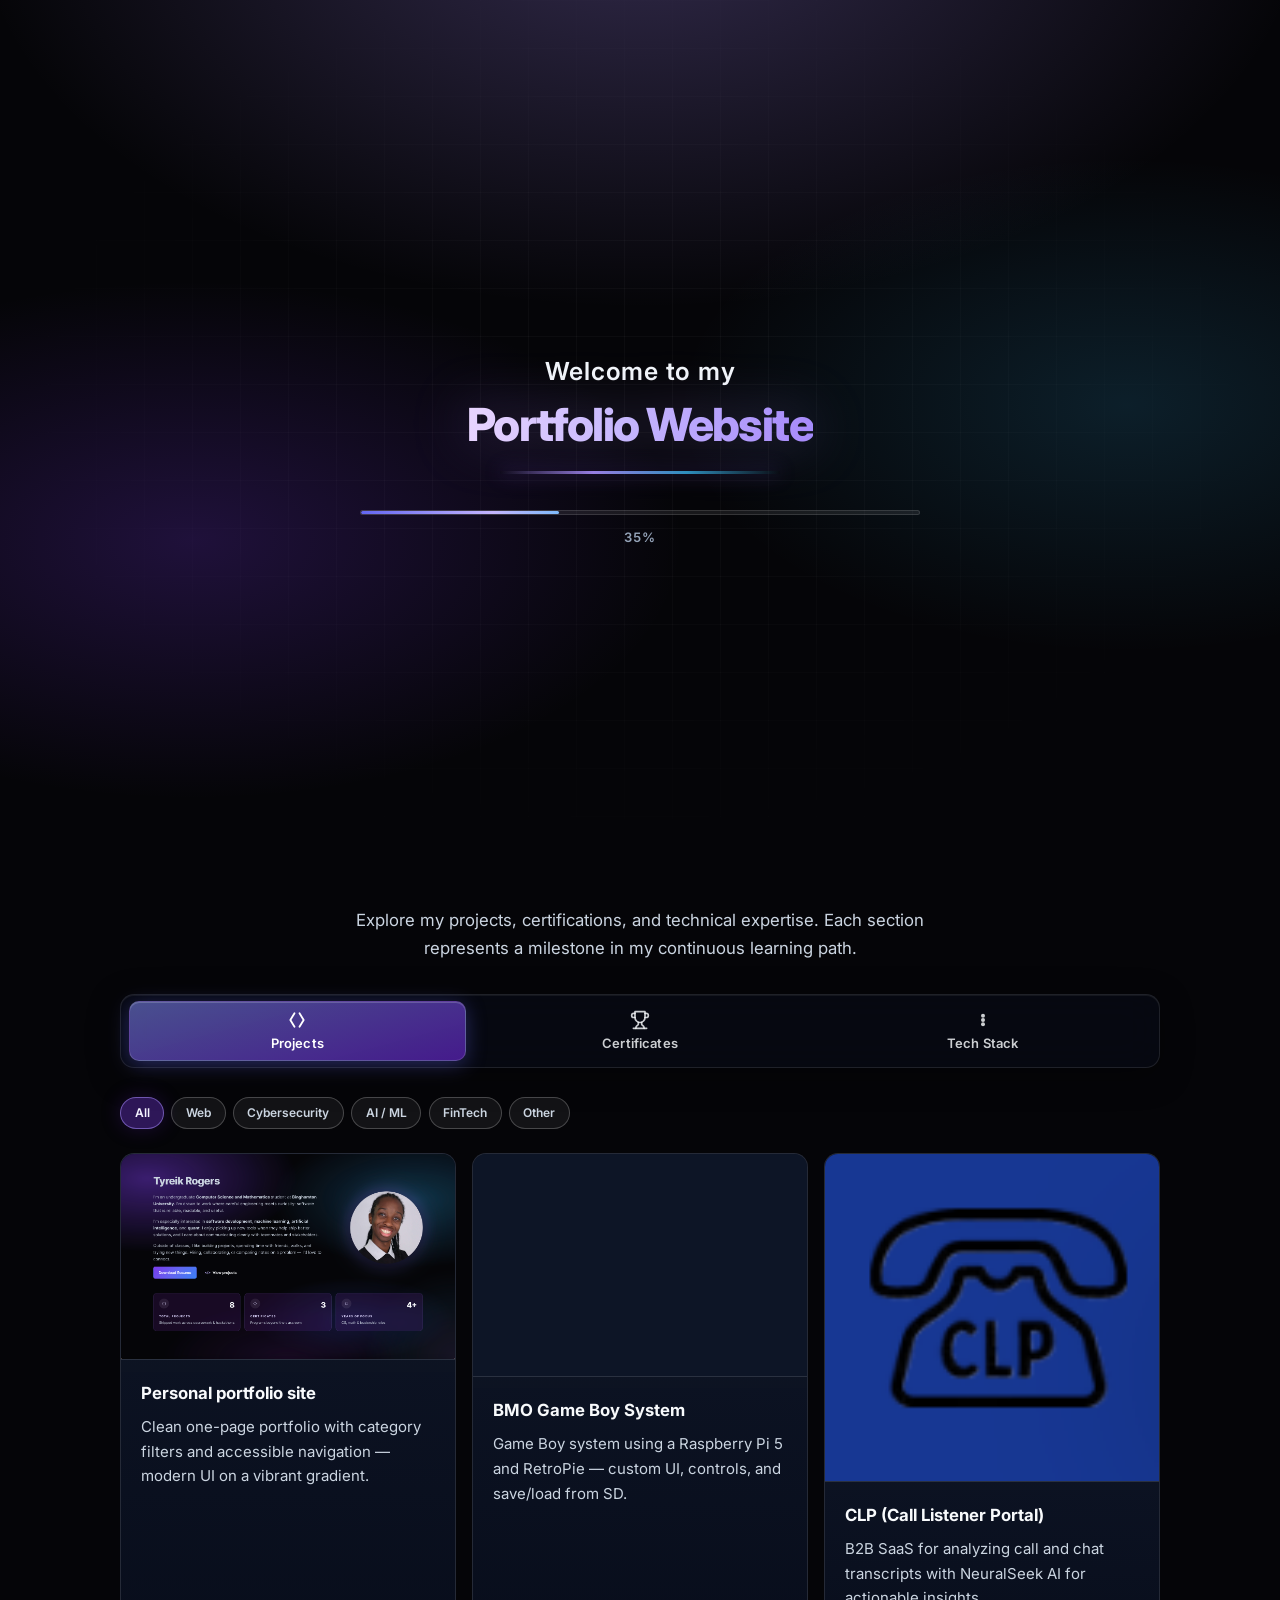
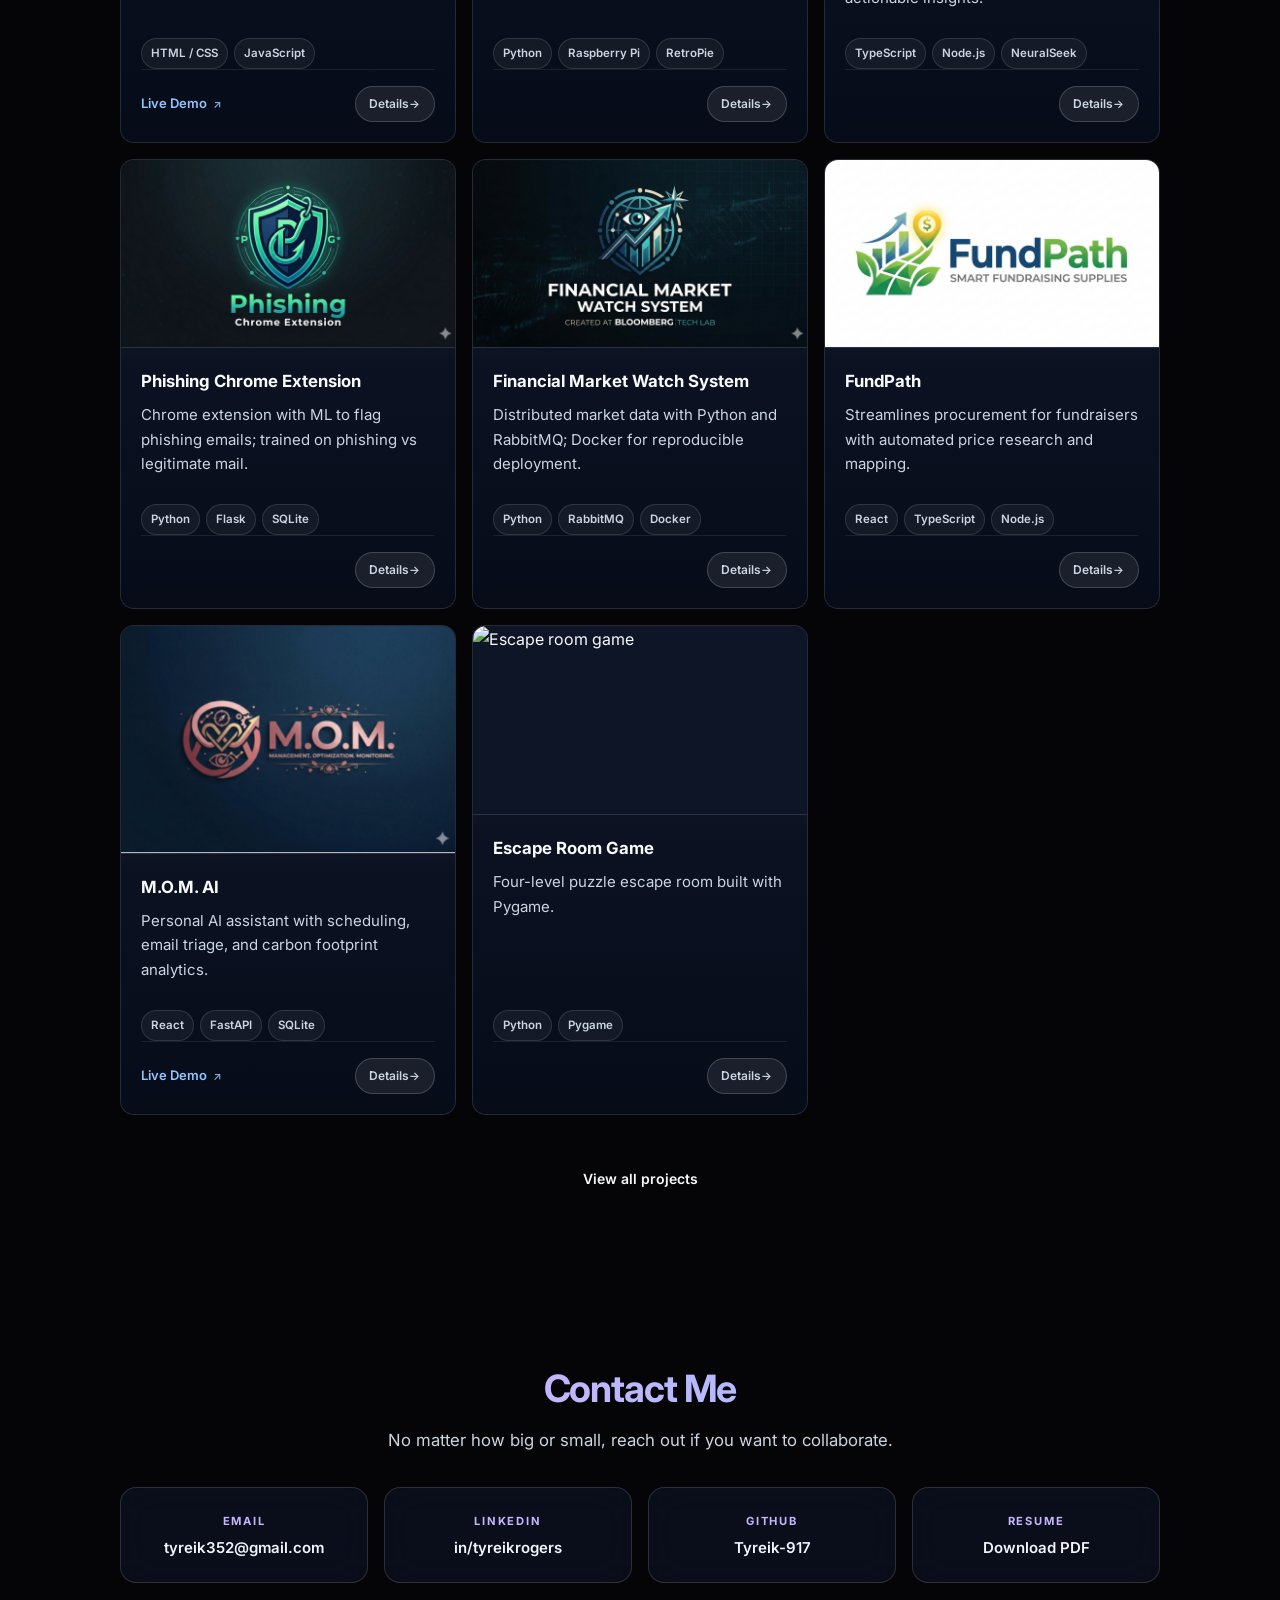
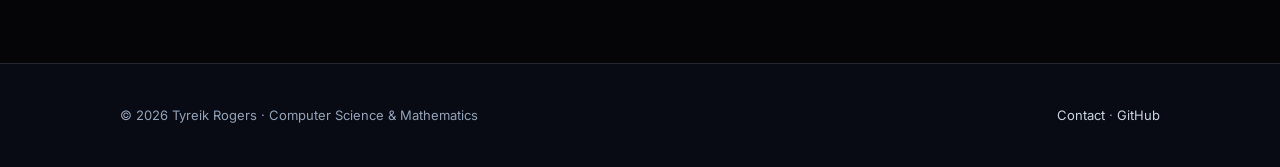
==== commit 9bbb0c46: "grammer update" ====
--- a/portfolio/index.html
+++ b/portfolio/index.html
@@ -77,7 +77,7 @@
             <div class="container">
                 <header class="showcase-header reveal">
                     <h2 class="section__title section__title--showcase">Portfolio Showcase</h2>
-                    <p class="section__lead section__lead--center">Explore my journey through projects, certifications, and technical expertise. Each section represents a milestone in my continuous learning path.</p>
+                    <p class="section__lead section__lead--center">Explore my projects, certifications, and technical expertise. Each section represents a milestone in my continuous learning path.</p>
                 </header>
 
                 <div class="showcase-tabs reveal" role="tablist" aria-label="Portfolio showcase">
@@ -301,7 +301,7 @@
             <div class="container">
                 <header class="section__intro section__intro--center reveal">
                     <h2 class="section__title section__title--accent">Contact Me</h2>
-                    <p class="section__lead section__lead--center">No matter how big or small reach out if you want to collaborate.</p>
+                    <p class="section__lead section__lead--center">No matter how big or small, reach out if you want to collaborate.</p>
                 </header>
 
                 <div class="contact-box-grid reveal-stagger" role="list">
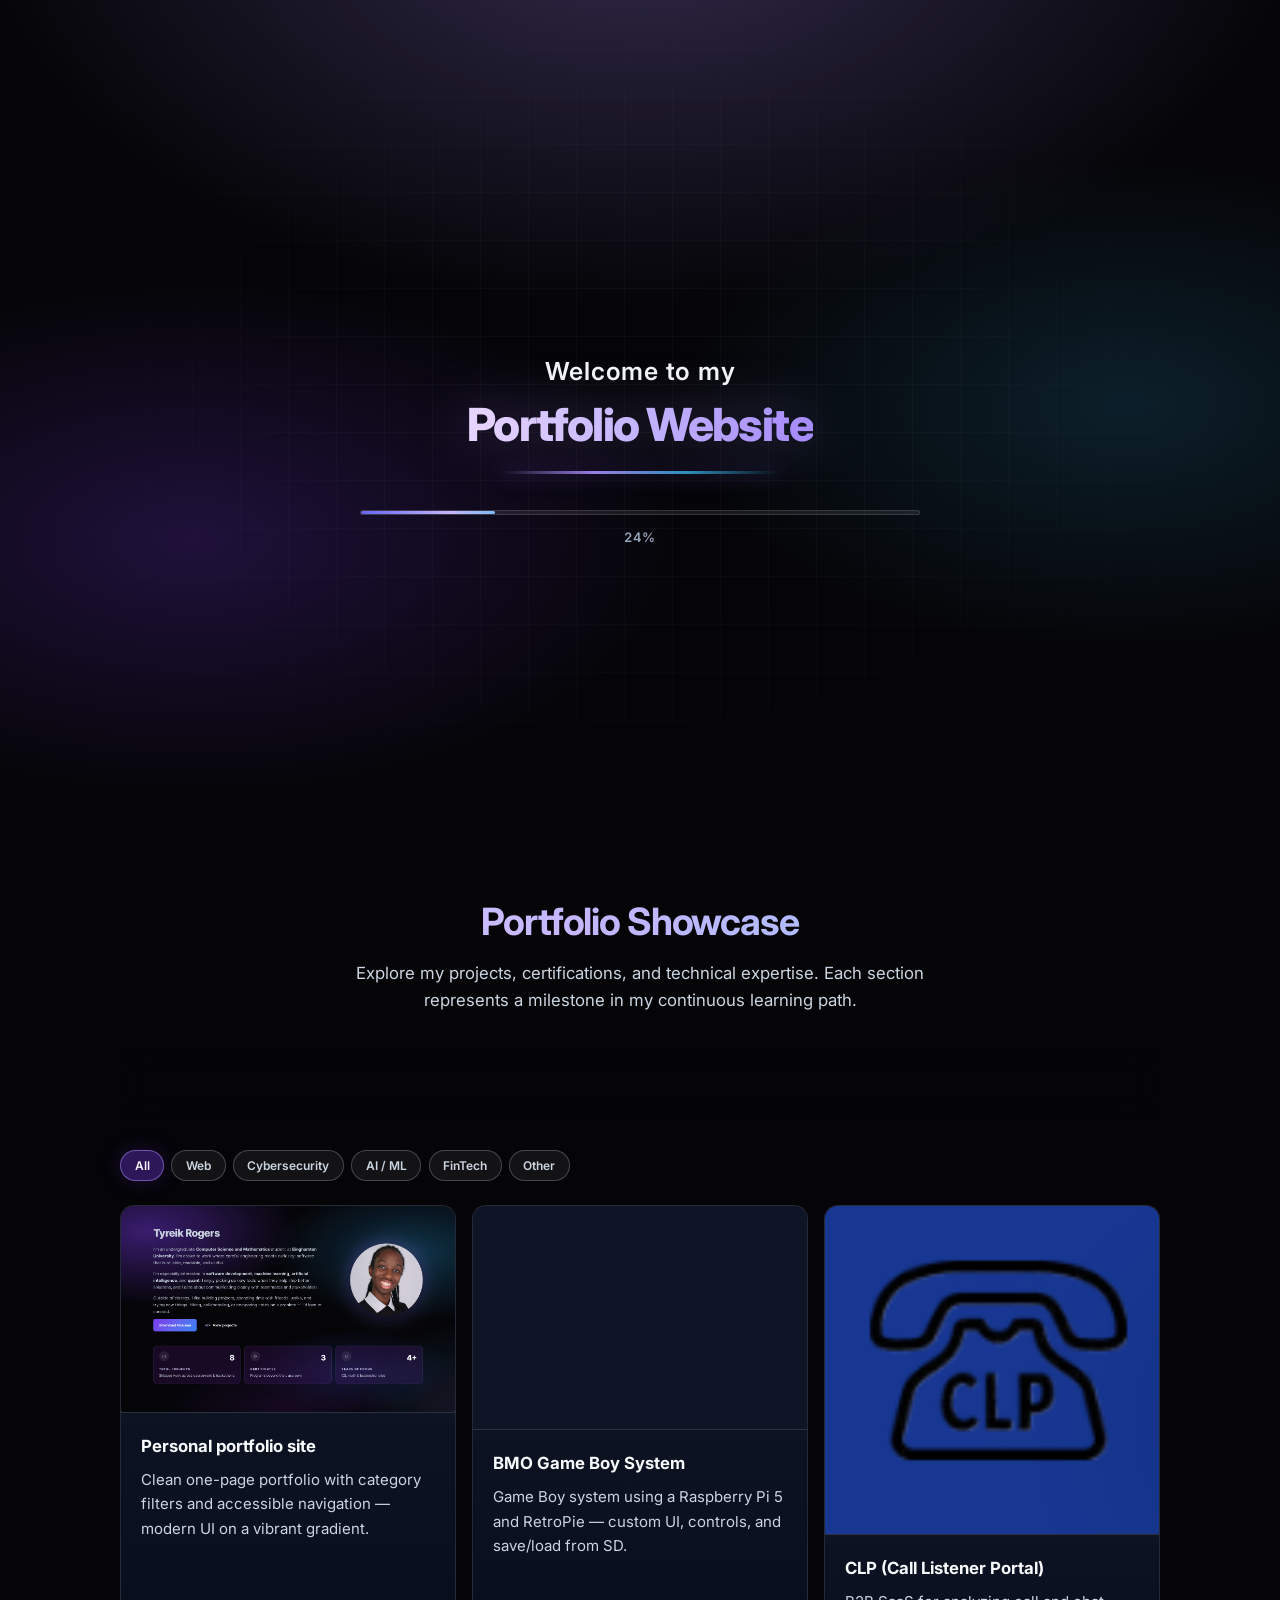
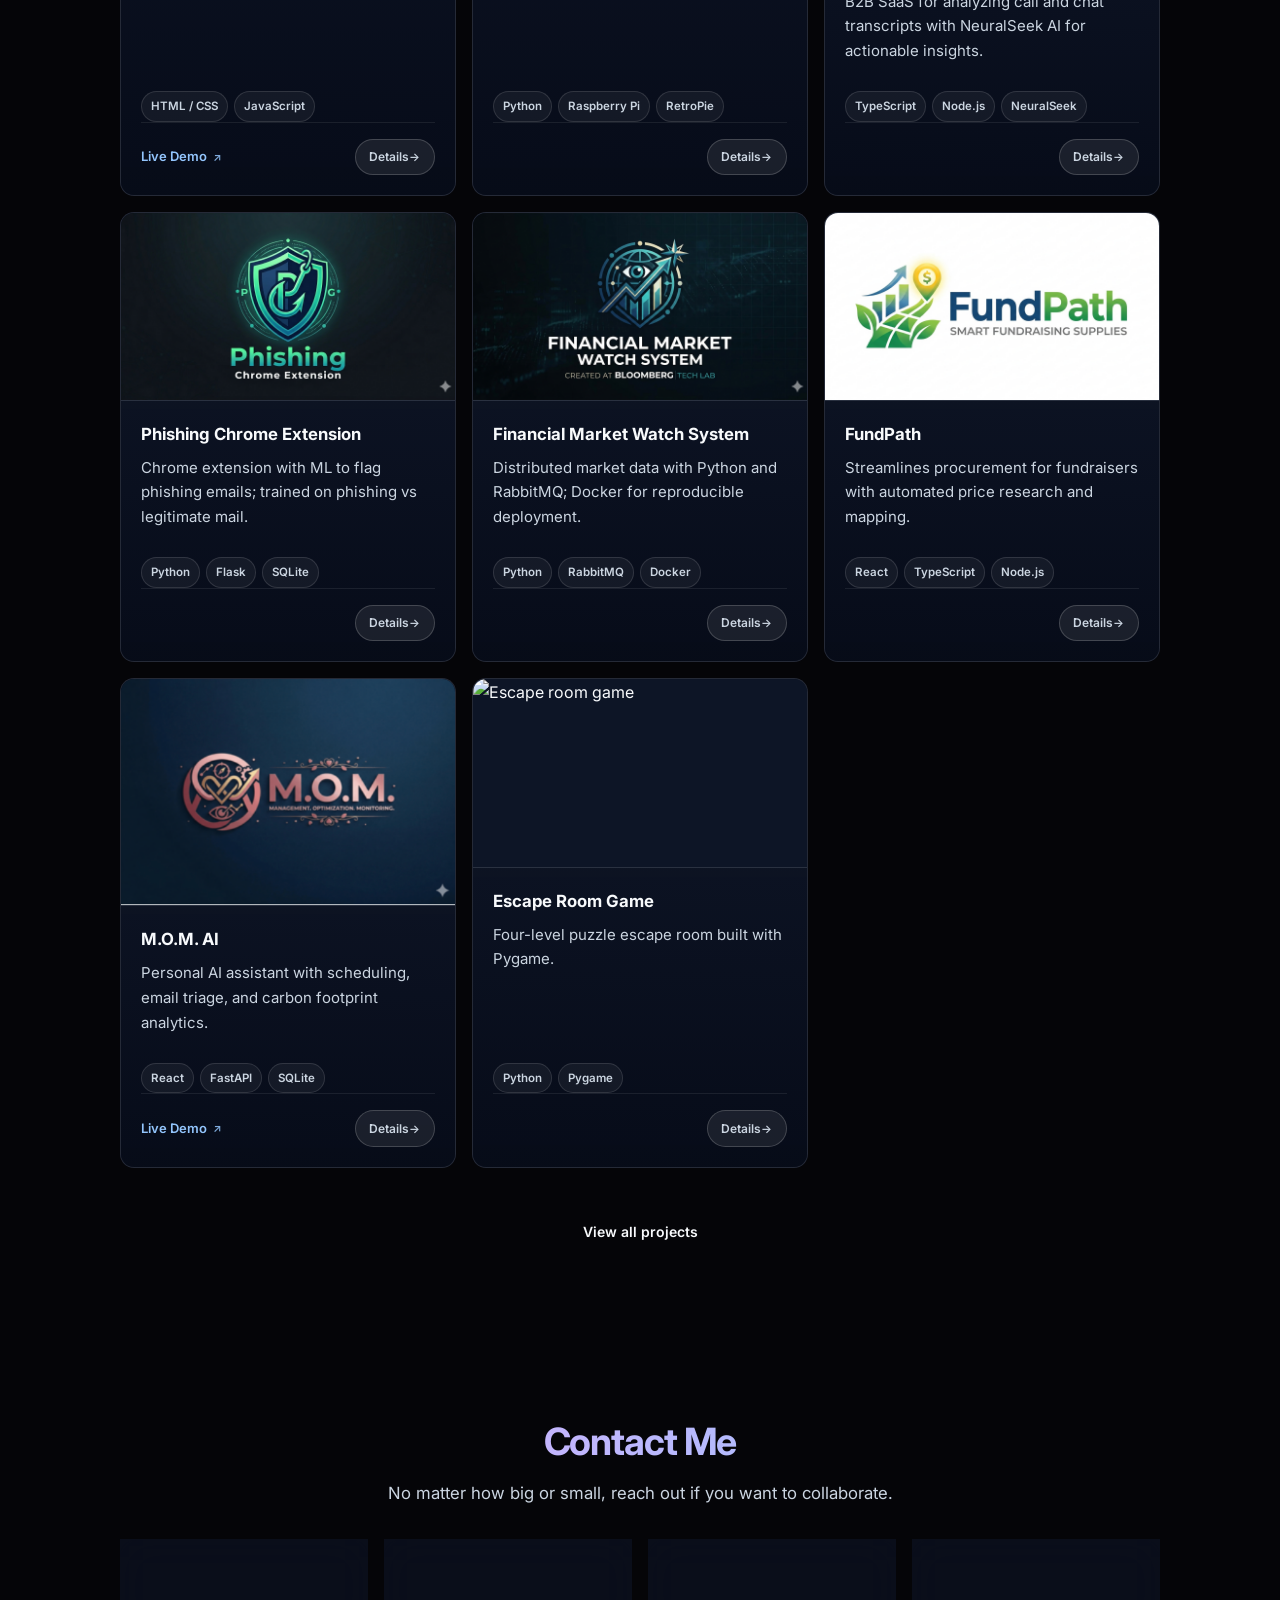
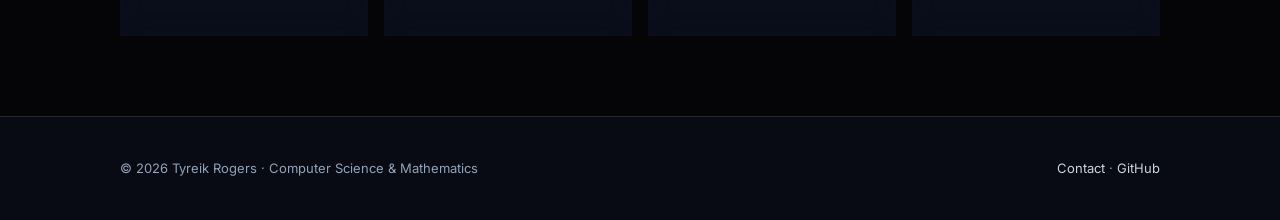
==== commit 0dbf736b: "Bio update" ====
--- a/portfolio/index.html
+++ b/portfolio/index.html
@@ -31,9 +31,9 @@
                 <div class="about-split">
                     <div class="about-split__copy prose">
                         <p class="about-name reveal">Tyreik Rogers</p>
-                        <p class="reveal">I'm an undergraduate <strong>Computer Science and Mathematics</strong> student at <strong>Binghamton University</strong>, pursuing a career in software engineer.</p>
-                        <p class="reveal">I'm especially interested in <strong>full-stack development</strong>, distributed <strong>backend architecture</strong>, and <strong>AI integration</strong>. I enjoy developing software systems that solves real world problems and help others.</p>
-                        <p class="reveal">Outside of classes, I love spending time with friends, photography, going on walks, journaling, and trying new things.</p>
+                        <p class="reveal">I'm an undergraduate <strong>Computer Science and Mathematics</strong> student at <strong>Binghamton University</strong>, pursuing a career in software engineer focus with a focus on backend and scalable systems.</p>
+                        <p class="reveal">I'm especially interested in <strong>full-stack architectures</strong>, <strong>distributed systems</strong>, and <strong>AI integration</strong>. I enjoy developing software systems that solves real world problems and help others.</p>
+                        <p class="reveal">I'm currently the <strong>President of ColoStackBU</strong>, where we provide a community for on-campus Black, Latinx, and Indigenous students in computer science to start rewarding technical careers.</p>
                         <p class="reveal">If you have any problems and need a solution, then <strong><a href="#contact">let's talk!</a></strong></strong></p>
                         <p class="reveal about-split__actions">
                             <a class="btn btn--gradient" href="resume.pdf" target="_blank" rel="noopener">Download Resume</a>
